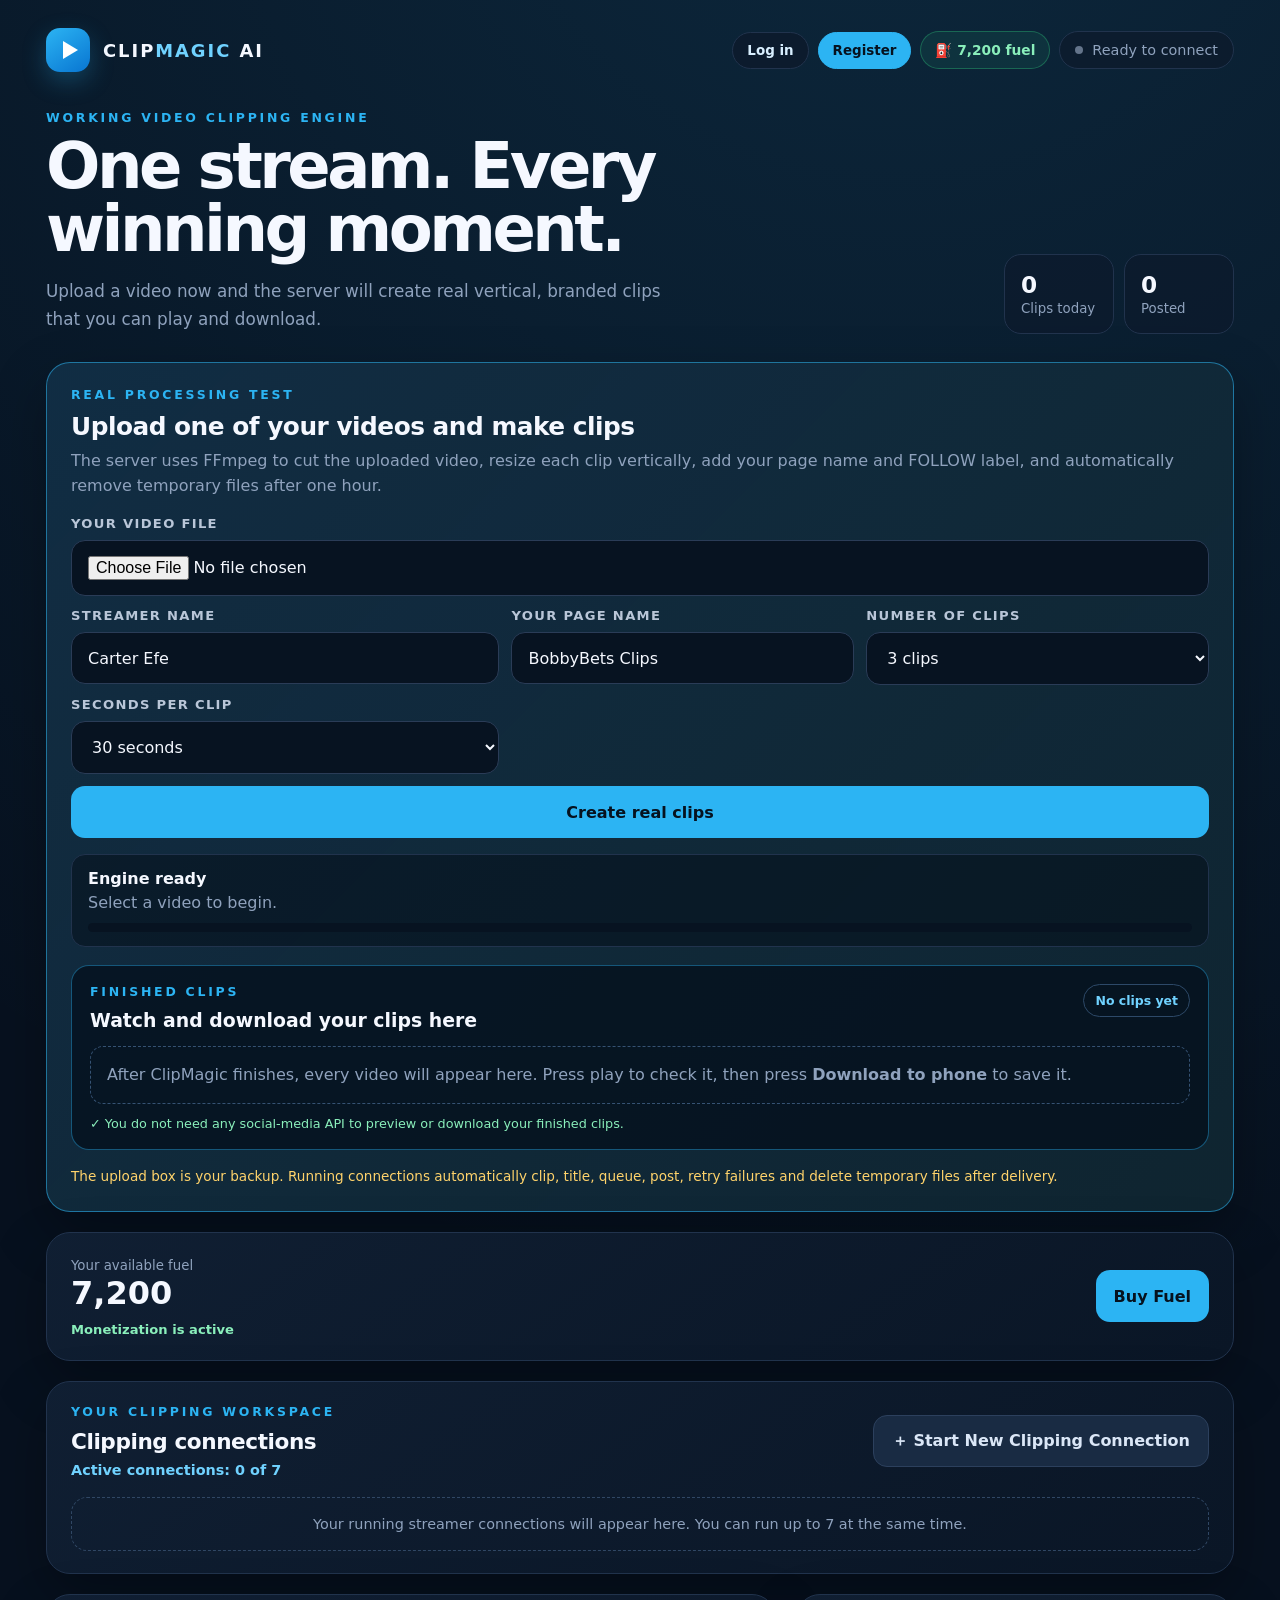
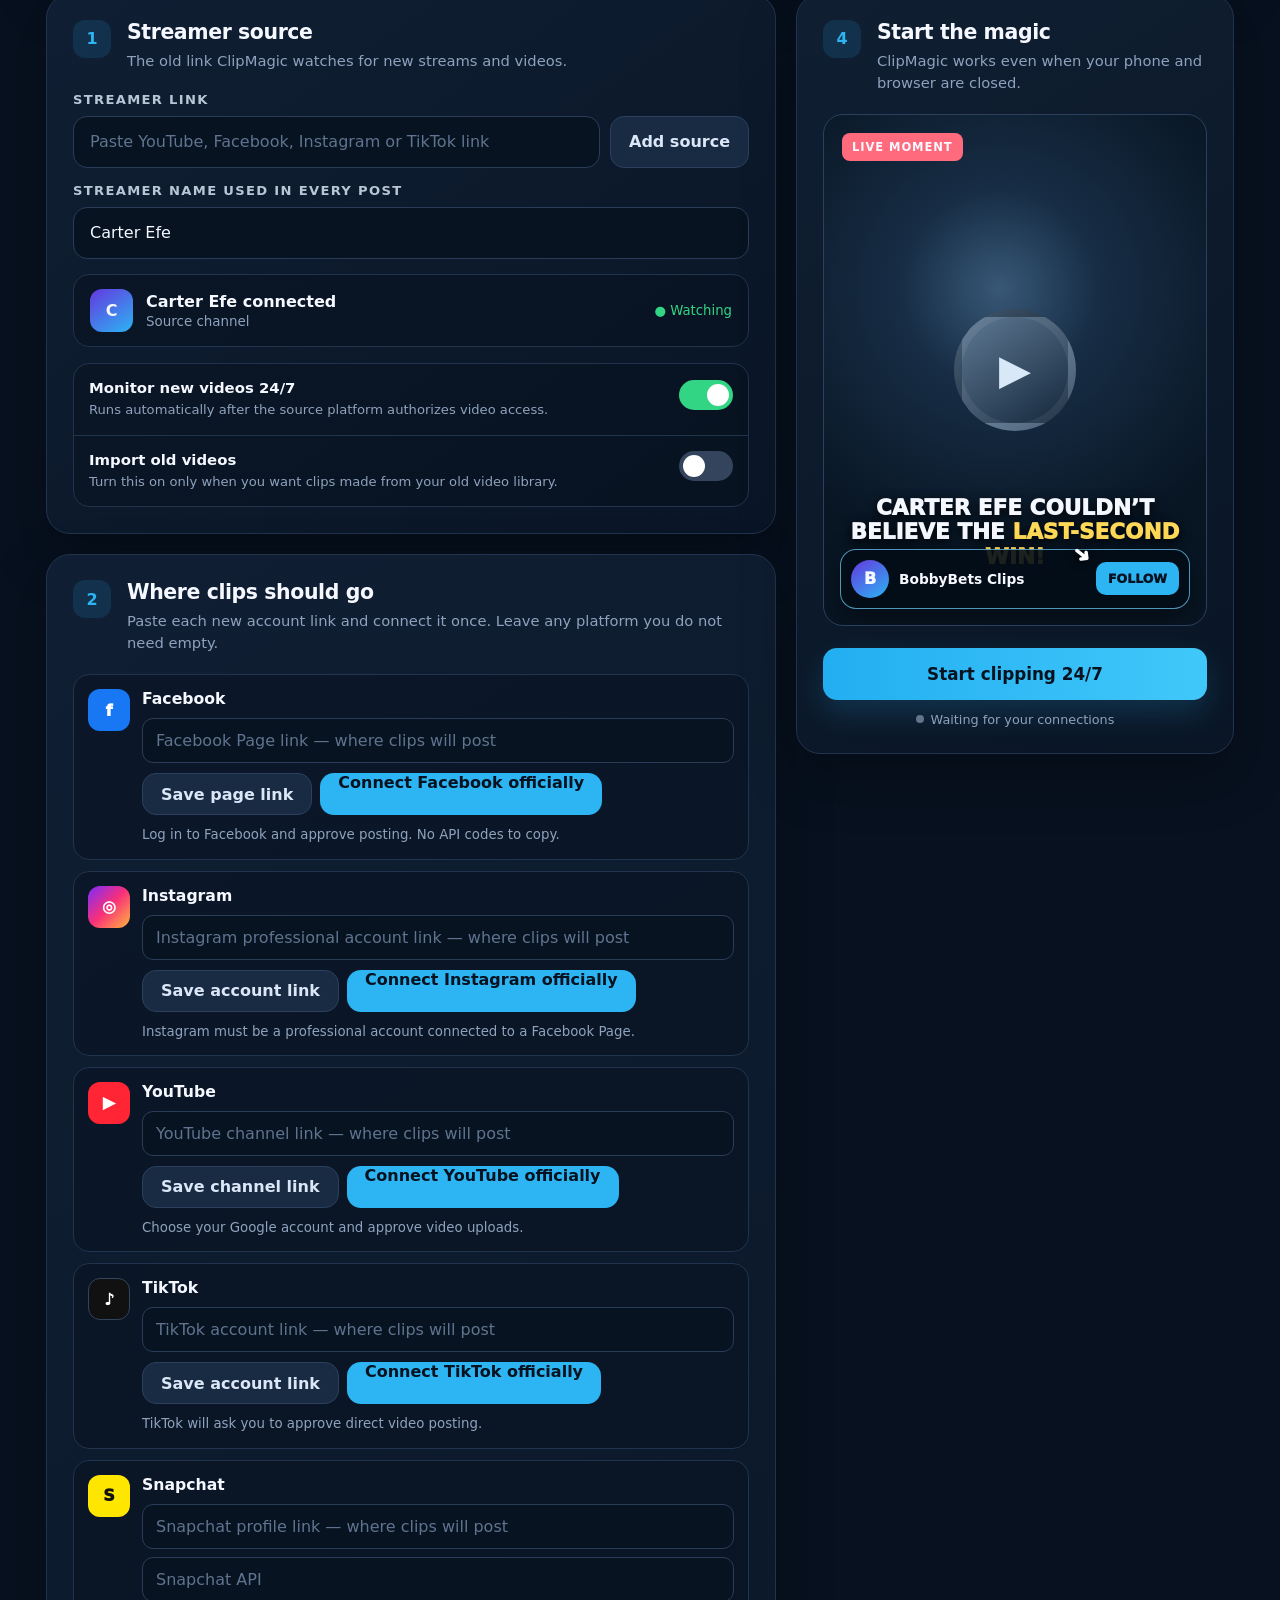
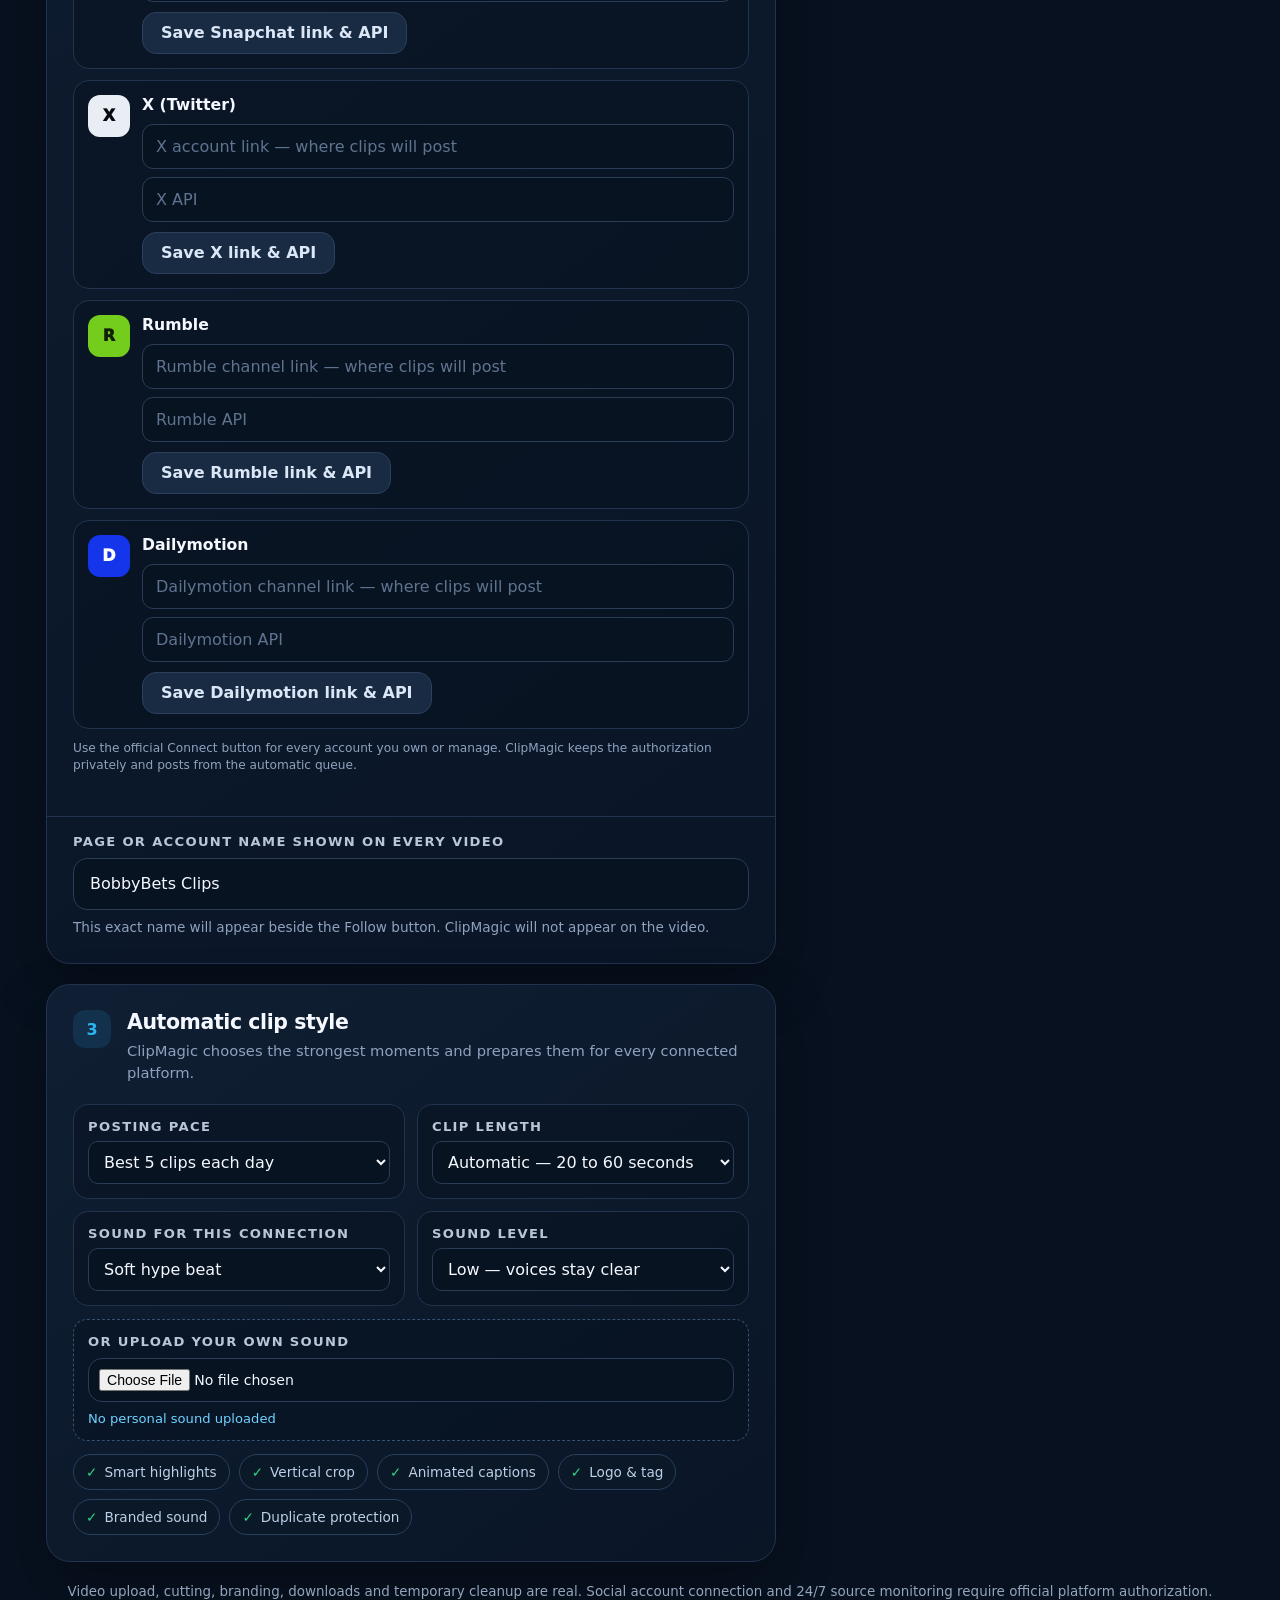
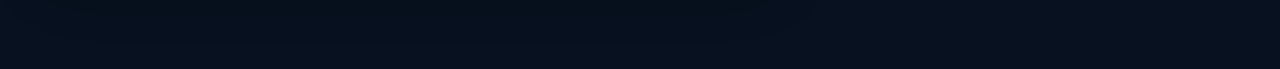
==== index.html @ bbb26556 "Add official account connections and automatic posting intake" ====
<!doctype html>
<html lang="en">
<head>
  <meta charset="utf-8">
  <meta name="viewport" content="width=device-width, initial-scale=1">
  <meta name="theme-color" content="#07111f">
  <title>ClipMagic AI — Automatic Clipping Control</title>
  <meta name="description" content="Connect a streamer, create branded clips, and publish automatically across your social channels.">
  <link rel="icon" type="image/svg+xml" href="data:image/svg+xml,%3Csvg xmlns='http://www.w3.org/2000/svg' viewBox='0 0 64 64'%3E%3Crect width='64' height='64' rx='16' fill='%2307111f'/%3E%3Cpath d='M18 17l28 15-28 15V17z' fill='%232cb4f3'/%3E%3Cpath d='M35 17l-8 30' stroke='white' stroke-width='5' stroke-linecap='round'/%3E%3C/svg%3E">
  <style>
    :root{--bg:#07111f;--panel:#0d1a2b;--panel2:#101f33;--line:#21334d;--text:#f5f8ff;--muted:#8fa2bd;--cyan:#2cb4f3;--cyan2:#70d2ff;--green:#32d583;--red:#ff6b7d;--purple:#9d7cff;--shadow:0 22px 55px rgba(0,0,0,.28)}
    *{box-sizing:border-box}
    html{scroll-behavior:smooth}
    body{margin:0;background:radial-gradient(circle at 70% -5%,rgba(44,180,243,.14),transparent 30%),var(--bg);color:var(--text);font-family:Inter,ui-sans-serif,system-ui,-apple-system,BlinkMacSystemFont,"Segoe UI",sans-serif;min-height:100vh}
    button,input,select{font:inherit}
    button{cursor:pointer}
    .shell{max-width:1240px;margin:auto;padding:28px 26px 70px}
    header{display:flex;align-items:center;justify-content:space-between;margin-bottom:38px}
    .brand{display:flex;align-items:center;gap:13px}
    .mark{width:44px;height:44px;border-radius:14px;background:linear-gradient(145deg,var(--cyan),#0875d1);display:grid;place-items:center;box-shadow:0 9px 25px rgba(44,180,243,.26);position:relative}
    .mark:before{content:"";border-left:15px solid white;border-top:9px solid transparent;border-bottom:9px solid transparent;margin-left:4px}
    .brand strong{font-size:1.12rem;letter-spacing:.11em}.brand span{color:var(--cyan2)}
    .status{border:1px solid var(--line);background:rgba(13,26,43,.75);border-radius:999px;padding:10px 15px;color:var(--muted);display:flex;gap:9px;align-items:center;font-size:.9rem}
    .header-right{display:flex;gap:9px;align-items:center}.account-link{border:1px solid var(--line);background:rgba(13,26,43,.8);color:#d9efff;text-decoration:none;border-radius:999px;padding:10px 14px;font-size:.84rem;font-weight:850}.account-link.primary{background:var(--cyan);color:#06121f;border-color:var(--cyan)}.fuel-badge{border:1px solid rgba(50,213,131,.32);background:rgba(50,213,131,.09);border-radius:999px;padding:10px 14px;color:#8aefbb;font-size:.86rem;font-weight:850}
    .dot{width:8px;height:8px;border-radius:50%;background:#64748b}.dot.live{background:var(--green);box-shadow:0 0 0 5px rgba(50,213,131,.1)}
    .topline{display:grid;grid-template-columns:1fr auto;gap:24px;align-items:end;margin-bottom:28px}
    .eyebrow{color:var(--cyan);letter-spacing:.22em;text-transform:uppercase;font-size:.78rem;font-weight:800;margin:0 0 10px}
    h1{font-size:clamp(2rem,5vw,4.1rem);line-height:.98;letter-spacing:-.055em;margin:0;max-width:760px}
    .sub{font-size:1.05rem;line-height:1.65;color:var(--muted);max-width:650px;margin:18px 0 0}
    .mini-stats{display:flex;gap:10px}.mini{min-width:110px;padding:16px;border:1px solid var(--line);background:rgba(13,26,43,.65);border-radius:17px}.mini b{display:block;font-size:1.45rem}.mini small{color:var(--muted)}
    .connections-card{margin-bottom:20px;padding:22px 24px}.connections-top{display:flex;align-items:center;justify-content:space-between;gap:18px}.connections-top h2{font-size:1.35rem}.connection-count{display:inline-flex;margin-top:8px;color:var(--cyan2);font-weight:850;font-size:.9rem}.connections-list{display:grid;gap:10px;margin-top:18px}.connections-empty{border:1px dashed #304764;border-radius:16px;padding:18px;text-align:center;color:var(--muted);font-size:.9rem}.connection-row{display:grid;grid-template-columns:44px minmax(0,1fr) auto;gap:13px;align-items:center;border:1px solid var(--line);background:rgba(5,15,27,.5);border-radius:16px;padding:12px}.connection-icon{width:44px;height:44px;border-radius:13px;background:linear-gradient(145deg,#6438df,var(--cyan));display:grid;place-items:center;font-weight:950}.connection-copy b{display:block}.connection-copy span{display:block;color:var(--muted);font-size:.82rem;margin-top:4px}.connection-copy .run{color:var(--green)}.connection-actions{display:flex;gap:7px}.tiny{min-height:36px;padding:0 11px;border-radius:10px;background:#192b43;color:#dbe7f7;border:1px solid #2c405d;font-weight:800}.tiny.danger{color:#ff98a5}.connections-full{color:#ffd36b;margin:13px 0 0;font-size:.85rem;font-weight:750}
    .fuel-panel{margin-bottom:20px;padding:22px 24px;background:linear-gradient(120deg,rgba(50,213,131,.12),rgba(44,180,243,.08)),var(--panel);border:1px solid rgba(50,213,131,.32)}.fuel-top{display:flex;align-items:center;justify-content:space-between;gap:18px}.fuel-balance b{font-size:2rem;display:block}.fuel-balance small{color:var(--muted)}.fuel-packages{display:grid;grid-template-columns:repeat(3,1fr);gap:10px;margin-top:18px}.fuel-package{border:1px solid var(--line);background:rgba(5,15,27,.55);border-radius:15px;padding:14px}.fuel-package b,.fuel-package span{display:block}.fuel-package span{color:var(--cyan2);margin-top:5px;font-size:.88rem}.payment-box{margin-top:15px;border-top:1px solid var(--line);padding-top:15px}.payment-methods{display:flex;gap:8px;flex-wrap:wrap;margin-top:10px}.payment-note{color:var(--muted);margin:11px 0 0;font-size:.86rem;line-height:1.5}.owner-demo{display:inline-flex;margin-top:10px;color:#8aefbb;font-size:.82rem;font-weight:800}
    .grid{display:grid;grid-template-columns:minmax(0,1.25fr) minmax(330px,.75fr);gap:20px;align-items:start}
    .card{background:linear-gradient(145deg,rgba(16,31,51,.98),rgba(10,22,38,.98));border:1px solid var(--line);border-radius:24px;box-shadow:var(--shadow);overflow:hidden}
    .card-head{display:flex;align-items:flex-start;gap:16px;padding:25px 26px 20px}
    .step{flex:0 0 38px;width:38px;height:38px;border-radius:12px;background:rgba(44,180,243,.13);color:var(--cyan);display:grid;place-items:center;font-weight:900}
    h2{margin:0;font-size:1.28rem;letter-spacing:-.02em}.hint{color:var(--muted);margin:6px 0 0;font-size:.92rem;line-height:1.5}
    .content{padding:0 26px 26px}
    label{display:block;font-size:.82rem;font-weight:800;text-transform:uppercase;letter-spacing:.1em;color:#b9c6d8;margin-bottom:9px}
    .input-row{display:grid;grid-template-columns:1fr auto;gap:10px}
    input,select{width:100%;color:var(--text);background:#071321;border:1px solid #2a3c57;border-radius:14px;outline:none;padding:15px 16px;min-height:52px}
    input:focus,select:focus{border-color:var(--cyan);box-shadow:0 0 0 3px rgba(44,180,243,.1)}
    input::placeholder{color:#60738f}
    .btn{border:0;border-radius:14px;padding:0 18px;min-height:52px;font-weight:850;color:#06121f;background:var(--cyan);transition:.18s transform,.18s opacity,.18s background}
    .btn:hover{transform:translateY(-1px)}.btn.secondary{background:#192b43;color:#dbe7f7;border:1px solid #2c405d}.btn.connected{background:rgba(50,213,131,.12);color:var(--green);border:1px solid rgba(50,213,131,.33)}
    .name-row{margin-top:15px}.source-preview{margin-top:15px;border:1px solid var(--line);border-radius:16px;padding:14px 16px;display:flex;align-items:center;gap:13px;background:rgba(5,15,27,.45)}
    .source-avatar{width:43px;height:43px;border-radius:12px;background:linear-gradient(145deg,#6438df,#2cb4f3);display:grid;place-items:center;font-weight:900}
    .source-preview b{display:block}.source-preview span{display:block;color:var(--muted);font-size:.84rem;margin-top:3px}.source-preview .watch{margin-left:auto;color:var(--green);font-size:.83rem}
    .source-modes{margin-top:16px;border:1px solid var(--line);border-radius:16px;overflow:hidden;background:rgba(5,15,27,.42)}.mode-row{display:flex;align-items:center;justify-content:space-between;gap:16px;padding:15px}.mode-row+.mode-row{border-top:1px solid var(--line)}.mode-copy b{display:block;font-size:.93rem}.mode-copy span{display:block;color:var(--muted);font-size:.82rem;line-height:1.42;margin-top:4px}.toggle{position:relative;width:54px;height:30px;flex:0 0 auto}.toggle input{opacity:0;width:0;height:0;min-height:0}.toggle-track{position:absolute;inset:0;background:#34445c;border-radius:999px;transition:.2s}.toggle-track:before{content:"";position:absolute;width:22px;height:22px;left:4px;top:4px;border-radius:50%;background:white;transition:.2s}.toggle input:checked+.toggle-track{background:var(--green)}.toggle input:checked+.toggle-track:before{transform:translateX(24px)}.history-options{border-top:1px solid var(--line);padding:14px}.history-actions{display:flex;gap:8px;flex-wrap:wrap}.history-status{color:var(--cyan2);font-size:.82rem;margin:10px 0 0}
    .destinations{display:grid;gap:11px}
    .dest{display:grid;grid-template-columns:42px minmax(0,1fr);gap:12px;align-items:start;padding:14px;border:1px solid var(--line);border-radius:16px;background:rgba(5,15,27,.42)}.dest-body{display:grid;gap:10px}.dest-title{display:flex;justify-content:space-between;align-items:center;gap:10px}.dest-title b{font-size:.98rem}.api-saved{display:none;color:var(--green);font-size:.76rem;font-weight:850}.api-saved.show{display:inline}.api-fields{display:grid;grid-template-columns:1fr 1fr;gap:8px}.api-fields .full{grid-column:1/-1}.api-note{color:var(--muted);font-size:.76rem;line-height:1.4;margin:0}.save-api,.save-link{justify-self:start;min-height:42px}.login-api{color:#ffd36b;font-size:.8rem;margin:0}.connect-actions{display:flex;gap:8px;align-items:center;flex-wrap:wrap}.connect-api{min-height:42px;text-decoration:none}.connect-help{color:var(--muted);line-height:1.45}.dest.connected{border-color:rgba(50,213,131,.46);box-shadow:inset 0 0 0 1px rgba(50,213,131,.08)}
    .platform{width:42px;height:42px;border-radius:12px;display:grid;place-items:center;font-weight:950;background:#17263b;color:#fff}.platform.fb{background:#1877f2}.platform.ig{background:linear-gradient(135deg,#7b2cff,#f93079,#ffb63e)}.platform.yt{background:#ff2535}.platform.tt{background:#111;border:1px solid #34445c}.platform.sc{background:#ffe600;color:#111}.platform.x{background:#e9eef5;color:#05090e}.platform.ru{background:#74cc1d;color:#102005}.platform.dm{background:#1535ea}
    .dest input{min-height:45px;padding:12px 13px;border-radius:11px}
    .section-gap{height:20px}
    .settings{display:grid;grid-template-columns:1fr 1fr;gap:12px}
    .setting{border:1px solid var(--line);background:rgba(5,15,27,.42);border-radius:15px;padding:14px}.setting label{margin-bottom:7px}.setting select{min-height:43px;padding:9px 11px;border-radius:10px}
    .checks{display:flex;gap:9px;flex-wrap:wrap;margin-top:13px}.pill{border:1px solid #29405e;border-radius:999px;padding:9px 12px;color:#bdd0e7;background:#0b1828;font-size:.85rem}.pill:before{content:"✓";color:var(--green);font-weight:900;margin-right:7px}
    .account-brand{margin-top:16px;border-top:1px solid var(--line);padding-top:17px}.account-brand p{color:var(--muted);font-size:.85rem;margin:8px 0 0;line-height:1.45}
    .sound-upload{margin-top:13px;border:1px dashed #365171;background:rgba(5,15,27,.35);border-radius:14px;padding:14px}.sound-upload input{min-height:0;padding:10px;font-size:.88rem}.file-name{color:var(--cyan2);font-size:.82rem;margin:9px 0 0}
    .start-card{position:sticky;top:20px}
    .preview{margin:0 26px 22px;aspect-ratio:9/12;border-radius:20px;overflow:hidden;position:relative;background:radial-gradient(circle at 46% 34%,#385877 0,#172d45 25%,#081523 70%);border:1px solid #2b405c;display:flex;align-items:center;justify-content:center}
    .preview:before{content:"LIVE MOMENT";position:absolute;top:18px;left:18px;background:var(--red);padding:7px 10px;border-radius:8px;font-size:.72rem;font-weight:900;letter-spacing:.08em}
    .person{width:122px;height:122px;border-radius:50%;background:linear-gradient(145deg,#5f7993,#14283c);border:8px solid rgba(255,255,255,.07);display:grid;place-items:center;color:#d8e8f6;font-size:2.6rem;font-weight:900}
    .caption{position:absolute;left:22px;right:22px;bottom:56px;font-weight:950;font-size:1.35rem;text-align:center;text-transform:uppercase;line-height:1.13;text-shadow:0 3px 12px #000}.caption em{font-style:normal;color:#ffd957}
    .follow-overlay{position:absolute;left:16px;right:16px;bottom:16px;display:grid;grid-template-columns:38px minmax(0,1fr) auto;gap:10px;align-items:center;padding:10px;border:1px solid rgba(112,210,255,.7);background:rgba(4,13,24,.9);border-radius:16px;box-shadow:0 12px 30px rgba(0,0,0,.38)}.follow-avatar{width:38px;height:38px;border-radius:50%;background:linear-gradient(145deg,#6438df,var(--cyan));display:grid;place-items:center;font-weight:950}.follow-name{font-size:.86rem;font-weight:900;white-space:nowrap;overflow:hidden;text-overflow:ellipsis}.follow-cta{position:relative;background:var(--cyan);color:#06121f;padding:9px 12px;border-radius:10px;font-size:.78rem;font-weight:950}.follow-cta:before{content:"➜";position:absolute;left:-23px;top:-20px;color:#fff;font-size:1.35rem;transform:rotate(38deg);text-shadow:0 2px 8px #000}
    .launch{padding:0 26px 26px}.launch .btn{width:100%;font-size:1.05rem;background:linear-gradient(90deg,#22aef1,#41c8fa);box-shadow:0 13px 30px rgba(44,180,243,.18)}
    .launch .btn.stop{background:var(--red);color:white}
    .assurance{display:flex;justify-content:center;gap:7px;align-items:center;color:var(--muted);font-size:.8rem;margin-top:12px}
    .activity{margin-top:20px;padding:20px 22px}.activity-head{display:flex;justify-content:space-between;align-items:center;margin-bottom:15px}.activity-head span{color:var(--muted);font-size:.84rem}
    .feed{display:grid;gap:10px}.feed-row{display:flex;align-items:center;gap:12px;border-top:1px solid rgba(42,61,87,.65);padding-top:12px}.feed-row:first-child{border-top:0;padding-top:0}.thumb{width:54px;height:45px;border-radius:10px;background:linear-gradient(145deg,#25425f,#101d2d);display:grid;place-items:center;color:var(--cyan)}.feed-row b{font-size:.9rem}.feed-row small{display:block;color:var(--muted);margin-top:4px}.feed-row .done{margin-left:auto;color:var(--green);font-size:.78rem}
    .engine-card{margin-bottom:20px;padding:24px;border-color:rgba(44,180,243,.55);background:linear-gradient(135deg,rgba(44,180,243,.12),rgba(50,213,131,.06)),var(--panel)}
    .engine-card h2{font-size:1.55rem}.engine-copy{color:var(--muted);line-height:1.55;margin:8px 0 18px}.engine-form{display:grid;grid-template-columns:1.25fr 1fr 1fr;gap:12px}.engine-form .wide{grid-column:1/-1}.engine-form .submit{grid-column:1/-1}.engine-state{margin-top:16px;padding:14px 16px;border:1px solid var(--line);border-radius:14px;background:rgba(5,15,27,.55);color:var(--muted)}.engine-state strong{display:block;color:var(--text);margin-bottom:5px}.progress{height:9px;background:#071321;border-radius:99px;overflow:hidden;margin-top:11px}.progress span{display:block;height:100%;width:0;background:linear-gradient(90deg,var(--cyan),var(--green));transition:.25s}.review-area{margin-top:18px;padding:18px;border:1px solid rgba(44,180,243,.42);border-radius:18px;background:rgba(4,15,27,.72)}.review-head{display:flex;align-items:flex-start;justify-content:space-between;gap:14px}.review-head h3{margin:0;font-size:1.18rem}.review-actions{display:flex;gap:8px;align-items:center;flex-wrap:wrap;justify-content:flex-end}.review-count{white-space:nowrap;border:1px solid #2d4968;border-radius:999px;padding:8px 11px;color:var(--cyan2);font-size:.78rem;font-weight:850}.delete-clips{border:1px solid rgba(255,107,125,.45);background:rgba(255,107,125,.1);color:#ff9caa;border-radius:10px;padding:8px 11px;font-weight:850}.review-empty{margin:15px 0 0;padding:16px;border:1px dashed #355273;border-radius:13px;color:var(--muted);line-height:1.5}.clip-results{display:grid;grid-template-columns:repeat(3,1fr);gap:12px;margin-top:16px}.clip-results:empty{display:none}.clip-result{padding:13px;border:1px solid var(--line);border-radius:15px;background:rgba(5,15,27,.9)}.clip-result video{width:100%;aspect-ratio:9/16;border-radius:11px;background:#02070d;max-height:380px}.clip-result b{display:block;margin:9px 0 4px}.clip-meta{display:block;color:var(--muted);font-size:.78rem;margin-bottom:10px}.post-suggestion{border:1px solid #263c58;background:#0a1828;border-radius:11px;padding:11px;margin:10px 0}.post-suggestion small{display:block;color:var(--cyan2);font-size:.68rem;font-weight:900;letter-spacing:.09em;text-transform:uppercase}.post-suggestion strong{display:block;font-size:.9rem;line-height:1.35;margin-top:6px}.post-tags{display:block;color:#91a8c5;font-size:.74rem;line-height:1.4;margin-top:7px}.clip-result a{display:block;text-align:center;text-decoration:none;padding:11px;border-radius:10px;background:var(--cyan);color:#06121f;font-weight:900}.review-note{color:#8aefbb;font-size:.8rem;margin:12px 0 0}.truth-note{margin:16px 0 0;color:#ffd36b;font-size:.85rem;line-height:1.5}.demo-note{margin:22px auto 0;text-align:center;color:#93a5bd;font-size:.84rem}
    .toast{position:fixed;right:24px;bottom:24px;background:#e8fff4;color:#075d36;padding:14px 17px;border-radius:13px;font-weight:800;box-shadow:0 15px 40px rgba(0,0,0,.3);opacity:0;transform:translateY(16px);pointer-events:none;transition:.25s}.toast.show{opacity:1;transform:none}
    @media(max-width:900px){.grid{grid-template-columns:1fr}.start-card{position:static}.preview{aspect-ratio:16/10}.topline{grid-template-columns:1fr}.mini-stats{display:none}.engine-form{grid-template-columns:1fr 1fr}.clip-results{grid-template-columns:1fr 1fr}}
    @media(max-width:620px){.shell{padding:20px 14px 55px}header{margin-bottom:28px}.brand strong{font-size:1rem}.header-right{gap:5px;flex-wrap:wrap;justify-content:flex-end}.account-link{padding:8px 10px}.fuel-badge{padding:8px 10px}.status{padding:8px 11px}.status .status-copy{display:none}h1{font-size:2.55rem}.sub{font-size:.96rem}.card{border-radius:20px}.card-head{padding:21px 18px 16px}.content,.launch{padding-left:18px;padding-right:18px}.input-row{grid-template-columns:1fr}.input-row .btn{width:100%}.dest{grid-template-columns:38px minmax(0,1fr);padding:10px}.platform{width:38px;height:38px}.api-fields{grid-template-columns:1fr}.api-fields .full{grid-column:auto}.settings{grid-template-columns:1fr}.preview{margin-left:18px;margin-right:18px;aspect-ratio:9/12}.activity{padding:18px}.fuel-panel{padding:20px 18px}.fuel-top{align-items:stretch;flex-direction:column}.fuel-top .btn{width:100%}.fuel-packages{grid-template-columns:1fr}.connections-card{padding:20px 18px}.connections-top{align-items:stretch;flex-direction:column}.connections-top .btn{width:100%}.connection-row{grid-template-columns:42px 1fr}.connection-actions{grid-column:1/-1}.tiny{flex:1}.toast{left:14px;right:14px;text-align:center}.engine-card{padding:18px}.engine-form{grid-template-columns:1fr}.clip-results{grid-template-columns:1fr}}
  </style>
</head>
<body>
  <main class="shell">
    <header>
      <div class="brand"><div class="mark" aria-hidden="true"></div><strong>CLIP<span>MAGIC</span> AI</strong></div>
      <div class="header-right"><a class="account-link" href="/login">Log in</a><a class="account-link primary" href="/register">Register</a><div class="fuel-badge" id="fuelHeader">⛽ 7,200 fuel</div><div class="status"><i class="dot" id="topDot"></i><span class="status-copy" id="topStatus">Ready to connect</span></div></div>
    </header>

    <section class="topline">
      <div><p class="eyebrow">Working video clipping engine</p><h1>One stream. Every winning moment.</h1><p class="sub">Upload a video now and the server will create real vertical, branded clips that you can play and download.</p></div>
      <div class="mini-stats"><div class="mini"><b id="clipCount">0</b><small>Clips today</small></div><div class="mini"><b id="postCount">0</b><small>Posted</small></div></div>
    </section>

    <section class="card engine-card">
      <p class="eyebrow">Real processing test</p>
      <h2>Upload one of your videos and make clips</h2>
      <p class="engine-copy">The server uses FFmpeg to cut the uploaded video, resize each clip vertically, add your page name and FOLLOW label, and automatically remove temporary files after one hour.</p>
      <form id="engineForm" class="engine-form">
        <div class="wide"><label for="realVideo">Your video file</label><input id="realVideo" name="video" type="file" accept="video/mp4,video/quicktime,video/webm,video/x-matroska" required></div>
        <div><label for="realStreamer">Streamer name</label><input id="realStreamer" name="streamer_name" value="Carter Efe" required></div>
        <div><label for="realPage">Your page name</label><input id="realPage" name="page_name" value="BobbyBets Clips" required></div>
        <div><label for="realCount">Number of clips</label><select id="realCount" name="clip_count"><option value="1">1 clip</option><option value="3" selected>3 clips</option><option value="5">5 clips</option></select></div>
        <div><label for="realLength">Seconds per clip</label><select id="realLength" name="clip_length"><option value="15">15 seconds</option><option value="30" selected>30 seconds</option><option value="45">45 seconds</option><option value="60">60 seconds</option></select></div>
        <button class="btn submit" id="processBtn" type="submit">Create real clips</button>
      </form>
      <div class="engine-state" id="engineState"><strong>Engine ready</strong><span>Select a video to begin.</span><div class="progress"><span id="engineProgress"></span></div></div>
      <section class="review-area" id="reviewArea" aria-live="polite">
        <div class="review-head"><div><p class="eyebrow">Finished clips</p><h3>Watch and download your clips here</h3></div><div class="review-actions"><span class="review-count" id="reviewCount">No clips yet</span><button class="delete-clips" id="deleteClips" type="button" hidden>Delete finished clips</button></div></div>
        <p class="review-empty" id="reviewEmpty">After ClipMagic finishes, every video will appear here. Press play to check it, then press <b>Download to phone</b> to save it.</p>
        <div class="clip-results" id="clipResults"></div>
        <p class="review-note">✓ You do not need any social-media API to preview or download your finished clips.</p>
      </section>
      <p class="truth-note">The upload box is your backup. Running connections automatically clip, title, queue, post, retry failures and delete temporary files after delivery.</p>
    </section>

    <section class="card fuel-panel" id="fuelPanel">
      <div class="fuel-top"><div class="fuel-balance"><small>Your available fuel</small><b id="fuelBalance">7,200</b><span class="owner-demo" id="billingState">Monetization is active</span></div><button class="btn" id="buyFuelBtn">Buy Fuel</button></div>
      <div id="buyFuelArea" hidden>
        <div class="fuel-packages" id="fuelPackages"></div>
        <div class="payment-box"><b>Choose how you want to pay</b><div class="payment-methods" id="paymentMethods"></div><p class="payment-note" id="paymentNote">Select a fuel package, then choose Card, Bank Transfer, or Cash.</p></div>
      </div>
    </section>

    <section class="card connections-card">
      <div class="connections-top">
        <div><p class="eyebrow">Your clipping workspace</p><h2>Clipping connections</h2><span class="connection-count" id="connectionCount">Active connections: 0 of 7</span></div>
        <button class="btn secondary" id="newConnectionBtn">＋ Start New Clipping Connection</button>
      </div>
      <div class="connections-list" id="connectionsList"><div class="connections-empty">Your running streamer connections will appear here. You can run up to 7 at the same time.</div></div>
      <p class="connections-full" id="connectionsFull" hidden>All 7 spaces are in use. Pause or delete one connection before adding another.</p>
    </section>

    <div class="grid">
      <div>
        <section class="card">
          <div class="card-head"><div class="step">1</div><div><h2>Streamer source</h2><p class="hint">The old link ClipMagic watches for new streams and videos.</p></div></div>
          <div class="content">
            <label for="source">Streamer link</label>
            <div class="input-row"><input id="source" type="url" placeholder="Paste YouTube, Facebook, Instagram or TikTok link"><button class="btn secondary" id="watchBtn">Add source</button></div>
            <div class="name-row"><label for="streamerName">Streamer name used in every post</label><input id="streamerName" value="Carter Efe" placeholder="Example: Carter Efe"></div>
            <div class="source-preview" id="sourcePreview" hidden><div class="source-avatar" id="sourceAvatar">C</div><div><b id="connectedName">Carter Efe connected</b><span id="sourceText">Source channel</span></div><div class="watch">● Watching</div></div>
            <div class="source-modes">
              <div class="mode-row"><div class="mode-copy"><b>Monitor new videos 24/7</b><span>Runs automatically after the source platform authorizes video access.</span></div><label class="toggle"><input id="monitorNew" type="checkbox" checked><span class="toggle-track"></span></label></div>
              <div class="mode-row"><div class="mode-copy"><b>Import old videos</b><span>Turn this on only when you want clips made from your old video library.</span></div><label class="toggle"><input id="importHistory" type="checkbox"><span class="toggle-track"></span></label></div>
              <div class="history-options" id="historyOptions" hidden><div class="history-actions"><button class="tiny" id="importRecent">Import latest 20</button><button class="tiny" id="importAll">Import all visible old videos</button></div><p class="history-status" id="historyStatus">Old-video importing is ready.</p></div>
            </div>
          </div>
        </section>

        <div class="section-gap"></div>
        <section class="card">
          <div class="card-head"><div class="step">2</div><div><h2>Where clips should go</h2><p class="hint">Paste each new account link and connect it once. Leave any platform you do not need empty.</p></div></div>
          <div class="content destinations" id="destinations">
            <div class="dest" data-platform="facebook"><div class="platform fb">f</div><div class="dest-body"><div class="dest-title"><b>Facebook</b><span class="api-saved">✓ Connected</span></div><div class="api-fields"><input class="full" name="account_link" type="url" placeholder="Facebook Page link — where clips will post"></div><div class="connect-actions"><button class="btn secondary save-link">Save page link</button><a class="btn connect-api" href="/api/oauth/facebook/start">Connect Facebook officially</a><button class="tiny disconnect-api" hidden>Disconnect</button></div><small class="connect-help">Log in to Facebook and approve posting. No API codes to copy.</small></div></div>
            <div class="dest" data-platform="instagram"><div class="platform ig">◎</div><div class="dest-body"><div class="dest-title"><b>Instagram</b><span class="api-saved">✓ Connected</span></div><div class="api-fields"><input class="full" name="account_link" type="url" placeholder="Instagram professional account link — where clips will post"></div><div class="connect-actions"><button class="btn secondary save-link">Save account link</button><a class="btn connect-api" href="/api/oauth/instagram/start">Connect Instagram officially</a><button class="tiny disconnect-api" hidden>Disconnect</button></div><small class="connect-help">Instagram must be a professional account connected to a Facebook Page.</small></div></div>
            <div class="dest" data-platform="youtube"><div class="platform yt">▶</div><div class="dest-body"><div class="dest-title"><b>YouTube</b><span class="api-saved">✓ Connected</span></div><div class="api-fields"><input class="full" name="account_link" type="url" placeholder="YouTube channel link — where clips will post"></div><div class="connect-actions"><button class="btn secondary save-link">Save channel link</button><a class="btn connect-api" href="/api/oauth/youtube/start">Connect YouTube officially</a><button class="tiny disconnect-api" hidden>Disconnect</button></div><small class="connect-help">Choose your Google account and approve video uploads.</small></div></div>
            <div class="dest" data-platform="tiktok"><div class="platform tt">♪</div><div class="dest-body"><div class="dest-title"><b>TikTok</b><span class="api-saved">✓ Connected</span></div><div class="api-fields"><input class="full" name="account_link" type="url" placeholder="TikTok account link — where clips will post"></div><div class="connect-actions"><button class="btn secondary save-link">Save account link</button><a class="btn connect-api" href="/api/oauth/tiktok/start">Connect TikTok officially</a><button class="tiny disconnect-api" hidden>Disconnect</button></div><small class="connect-help">TikTok will ask you to approve direct video posting.</small></div></div>
            <div class="dest" data-platform="snapchat"><div class="platform sc">S</div><div class="dest-body"><div class="dest-title"><b>Snapchat</b><span class="api-saved">✓ Saved</span></div><div class="api-fields"><input class="full" name="account_link" type="url" placeholder="Snapchat profile link — where clips will post"><input class="full" name="api_token" type="password" placeholder="Snapchat API"></div><button class="btn secondary save-api">Save Snapchat link & API</button></div></div>
            <div class="dest" data-platform="x"><div class="platform x">X</div><div class="dest-body"><div class="dest-title"><b>X (Twitter)</b><span class="api-saved">✓ Saved</span></div><div class="api-fields"><input class="full" name="account_link" type="url" placeholder="X account link — where clips will post"><input class="full" name="api_token" type="password" placeholder="X API"></div><button class="btn secondary save-api">Save X link & API</button></div></div>
            <div class="dest" data-platform="rumble"><div class="platform ru">R</div><div class="dest-body"><div class="dest-title"><b>Rumble</b><span class="api-saved">✓ Saved</span></div><div class="api-fields"><input class="full" name="account_link" type="url" placeholder="Rumble channel link — where clips will post"><input class="full" name="api_token" type="password" placeholder="Rumble API"></div><button class="btn secondary save-api">Save Rumble link & API</button></div></div>
            <div class="dest" data-platform="dailymotion"><div class="platform dm">D</div><div class="dest-body"><div class="dest-title"><b>Dailymotion</b><span class="api-saved">✓ Saved</span></div><div class="api-fields"><input class="full" name="account_link" type="url" placeholder="Dailymotion channel link — where clips will post"><input class="full" name="api_token" type="password" placeholder="Dailymotion API"></div><button class="btn secondary save-api">Save Dailymotion link & API</button></div></div>
            <p class="api-note">Use the official Connect button for every account you own or manage. ClipMagic keeps the authorization privately and posts from the automatic queue.</p>
          </div>
          <div class="content account-brand">
            <label for="accountName">Page or account name shown on every video</label>
            <input id="accountName" placeholder="Example: BobbyBets Clips" value="BobbyBets Clips">
            <p>This exact name will appear beside the Follow button. ClipMagic will not appear on the video.</p>
          </div>
        </section>

        <div class="section-gap"></div>
        <section class="card">
          <div class="card-head"><div class="step">3</div><div><h2>Automatic clip style</h2><p class="hint">ClipMagic chooses the strongest moments and prepares them for every connected platform.</p></div></div>
          <div class="content">
            <div class="settings"><div class="setting"><label for="pace">Posting pace</label><select id="pace"><option>Best 5 clips each day</option><option>Best 3 clips each day</option><option>Best 10 clips each day</option></select></div><div class="setting"><label for="length">Clip length</label><select id="length"><option>Automatic — 20 to 60 seconds</option><option>Short — under 30 seconds</option><option>Long — up to 90 seconds</option></select></div><div class="setting"><label for="soundChoice">Sound for this connection</label><select id="soundChoice"><option>Soft hype beat</option><option>Victory pulse</option><option>Crowd energy</option><option>Calm background rhythm</option><option>No added sound</option><option>Use my uploaded sound</option></select></div><div class="setting"><label for="soundLevel">Sound level</label><select id="soundLevel"><option>Low — voices stay clear</option><option>Medium</option><option>High</option></select></div></div>
            <div class="sound-upload"><label for="soundFile">Or upload your own sound</label><input id="soundFile" type="file" accept="audio/*"><p class="file-name" id="fileName">No personal sound uploaded</p></div>
            <div class="checks"><span class="pill">Smart highlights</span><span class="pill">Vertical crop</span><span class="pill">Animated captions</span><span class="pill">Logo & tag</span><span class="pill">Branded sound</span><span class="pill">Duplicate protection</span></div>
          </div>
        </section>
      </div>

      <aside>
        <section class="card start-card">
          <div class="card-head"><div class="step">4</div><div><h2>Start the magic</h2><p class="hint">ClipMagic works even when your phone and browser are closed.</p></div></div>
          <div class="preview"><div class="person">▶</div><div class="caption"><span id="clipTitle">Carter Efe couldn’t believe the <em>last-second win!</em></span></div><div class="follow-overlay"><div class="follow-avatar" id="followAvatar">B</div><div class="follow-name" id="followName">BobbyBets Clips</div><div class="follow-cta">FOLLOW</div></div></div>
          <div class="launch"><button class="btn" id="startBtn">Start clipping 24/7</button><div class="assurance"><i class="dot"></i><span id="launchNote">Waiting for your connections</span></div></div>
        </section>

        <section class="card activity" id="activity" hidden>
          <div class="activity-head"><h2>Recent magic</h2><span>Live</span></div>
          <div class="feed"><div class="feed-row"><div class="thumb">▶</div><div><b>Big reaction detected</b><small>00:42 · captions added</small></div><div class="done">POSTED</div></div><div class="feed-row"><div class="thumb">✦</div><div><b>Funny moment clipped</b><small>00:31 · branding added</small></div><div class="done">POSTED</div></div><div class="feed-row"><div class="thumb">●</div><div><b>Watching live stream</b><small>Finding the next moment</small></div><div class="done">LIVE</div></div></div>
        </section>
      </aside>
    </div>
    <p class="demo-note">Video upload, cutting, branding, downloads and temporary cleanup are real. Social account connection and 24/7 source monitoring require official platform authorization.</p>
  </main>
  <div class="toast" id="toast" role="status" aria-live="polite"></div>
  <script>
    const toast=document.getElementById('toast');
    function say(message){toast.textContent=message;toast.classList.add('show');clearTimeout(window.toastTimer);window.toastTimer=setTimeout(()=>toast.classList.remove('show'),2400)}
    const connectionResult=new URLSearchParams(location.search);if(connectionResult.get('result')){const platform=(connectionResult.get('connection')||'account').replace(/^./,c=>c.toUpperCase());const result=connectionResult.get('result');setTimeout(()=>say(result==='connected'?platform+' connected for automatic posting':result==='owner_setup_required'?platform+' developer-app setup must be completed by the site owner':result==='cancelled'?platform+' connection was cancelled':platform+' could not be connected'),250);history.replaceState({},'',location.pathname)}
    const engineForm=document.getElementById('engineForm');
    const engineState=document.getElementById('engineState');
    const engineProgress=document.getElementById('engineProgress');
    const clipResults=document.getElementById('clipResults');
    const reviewEmpty=document.getElementById('reviewEmpty');
    const reviewCount=document.getElementById('reviewCount');
    const deleteClips=document.getElementById('deleteClips');
    let enginePoll=null;
    let currentJobId=null;
    function showEngine(title,message,progress){engineState.querySelector('strong').textContent=title;engineState.querySelector('span').textContent=message;engineProgress.style.width=String(progress||0)+'%'}
    async function pollJob(jobId){
      clearTimeout(enginePoll);
      try{
        const response=await fetch('/api/jobs/'+jobId);const job=await response.json();if(!response.ok)throw new Error(job.detail||'Job unavailable');
        showEngine(job.status==='completed'?'Clips ready':job.status==='failed'?'Processing failed':'Working on your video',job.message,job.progress);
        if(job.status==='completed'){
          document.getElementById('clipCount').textContent=String(job.outputs.length);
          reviewEmpty.hidden=true;reviewCount.textContent=job.outputs.length+' ready';
          clipResults.innerHTML=job.outputs.map(item=>'<article class="clip-result"><video controls playsinline preload="metadata" src="'+item.url+'"></video><span class="clip-meta">'+item.seconds+' seconds · Ready to review</span><div class="post-suggestion"><small>Title to use when posting</small><strong>'+item.post_title+'</strong><span class="post-tags">'+item.hashtags+'</span></div><a href="'+item.url+'" download>⬇ Download to phone</a></article>').join('');
          deleteClips.hidden=false;
          document.getElementById('reviewArea').scrollIntoView({behavior:'smooth',block:'start'});
          document.getElementById('processBtn').disabled=false;document.getElementById('processBtn').textContent='Create real clips';return;
        }
        if(job.status==='failed'){reviewCount.textContent='Failed';reviewEmpty.hidden=false;reviewEmpty.textContent=job.message;document.getElementById('processBtn').disabled=false;document.getElementById('processBtn').textContent='Try another video';return}
        enginePoll=setTimeout(()=>pollJob(jobId),1500);
      }catch(error){showEngine('Processing was interrupted','The free server restarted. Please press Try again—the safer processor is now enabled.',100);reviewCount.textContent='Try again';reviewEmpty.hidden=false;reviewEmpty.textContent='Your unfinished temporary job is gone. Choose the video again and retry.';const button=document.getElementById('processBtn');button.disabled=false;button.textContent='Try again'}
    }
    engineForm.addEventListener('submit',async event=>{
      event.preventDefault();const button=document.getElementById('processBtn');button.disabled=true;button.textContent='Uploading video…';clipResults.innerHTML='';reviewEmpty.hidden=false;reviewEmpty.innerHTML='Your video is being processed. The finished clips will appear here automatically.';reviewCount.textContent='Working…';showEngine('Uploading','Keep this page open while the video uploads.',2);
      try{const response=await fetch('/api/jobs',{method:'POST',body:new FormData(engineForm)});const job=await response.json();if(!response.ok)throw new Error(job.detail||'Upload failed');currentJobId=job.id;deleteClips.hidden=true;button.textContent='Processing video…';pollJob(job.id)}catch(error){showEngine('Upload failed',error.message,100);reviewCount.textContent='Try again';button.disabled=false;button.textContent='Try again'}
    });
    deleteClips.addEventListener('click',async()=>{
      if(!currentJobId)return;
      deleteClips.disabled=true;deleteClips.textContent='Deleting…';
      try{await fetch('/api/jobs/'+currentJobId,{method:'DELETE'});clearTimeout(enginePoll);currentJobId=null;clipResults.innerHTML='';reviewEmpty.hidden=false;reviewEmpty.innerHTML='The finished clips were deleted from the server. You can upload another video now.';reviewCount.textContent='Deleted';deleteClips.hidden=true;showEngine('Storage cleared','Your temporary upload and finished clips have been removed.',0);say('Finished clips deleted from the server')}catch(error){say('Could not delete the clips. They will still delete automatically after one hour')}finally{deleteClips.disabled=false;deleteClips.textContent='Delete finished clips'}
    });
    const defaultBilling={enabled:true,balance:7200,packages:[{name:'Starter',fuel:5000,price:5000},{name:'Creator',fuel:12000,price:10000},{name:'Pro',fuel:30000,price:20000}],payments:{card:true,transfer:true,cash:true},bank:{bank:'Demo Bank',account:'0123456789',name:'ClipMagic Media'}};
    function getBilling(){try{return {...defaultBilling,...JSON.parse(localStorage.getItem('clipmagicBilling')||'{}')}}catch{return defaultBilling}}
    function money(value){return '₦'+Number(value).toLocaleString()}
    function renderFuel(){const billing=getBilling();const panel=document.getElementById('fuelPanel');panel.hidden=!billing.enabled;document.getElementById('fuelHeader').hidden=!billing.enabled;if(!billing.enabled)return;document.getElementById('fuelBalance').textContent=Number(billing.balance||0).toLocaleString();document.getElementById('fuelHeader').textContent='⛽ '+Number(billing.balance||0).toLocaleString()+' fuel';document.getElementById('fuelPackages').innerHTML=billing.packages.map((item,index)=>'<button class="fuel-package" data-package="'+index+'"><b>'+item.name+' · '+money(item.price)+'</b><span>'+Number(item.fuel).toLocaleString()+' fuel</span></button>').join('');const methods=[];if(billing.payments.card)methods.push('<button class="tiny pay-method" data-method="card">💳 Card</button>');if(billing.payments.transfer)methods.push('<button class="tiny pay-method" data-method="transfer">🏦 Bank Transfer</button>');if(billing.payments.cash)methods.push('<button class="tiny pay-method" data-method="cash">💵 Cash / Manual</button>');document.getElementById('paymentMethods').innerHTML=methods.join('')}
    let chosenPackage=0;
    document.getElementById('buyFuelBtn').addEventListener('click',()=>{const area=document.getElementById('buyFuelArea');area.hidden=!area.hidden});
    document.getElementById('fuelPackages').addEventListener('click',event=>{const button=event.target.closest('[data-package]');if(!button)return;chosenPackage=Number(button.dataset.package);document.querySelectorAll('.fuel-package').forEach(item=>item.style.borderColor='');button.style.borderColor='var(--cyan)';say('Fuel package selected')});
    document.getElementById('paymentMethods').addEventListener('click',event=>{const button=event.target.closest('[data-method]');if(!button)return;const billing=getBilling();const pack=billing.packages[chosenPackage]||billing.packages[0];if(button.dataset.method==='card')document.getElementById('paymentNote').textContent='Card checkout for '+pack.name+' ('+money(pack.price)+') would open here.';if(button.dataset.method==='transfer')document.getElementById('paymentNote').textContent='Transfer '+money(pack.price)+' to '+billing.bank.bank+', '+billing.bank.account+', '+billing.bank.name+'. Fuel is added after confirmation.';if(button.dataset.method==='cash')document.getElementById('paymentNote').textContent='Pay the owner in cash. The owner will add '+Number(pack.fuel).toLocaleString()+' fuel from the control panel.';say('Payment method selected')});
    window.addEventListener('storage',renderFuel);renderFuel();
    const nameInput=document.getElementById('streamerName');
    const sourceInput=document.getElementById('source');
    const accountNameInput=document.getElementById('accountName');
    const soundChoice=document.getElementById('soundChoice');
    const soundFile=document.getElementById('soundFile');
    const monitorNew=document.getElementById('monitorNew');
    const importHistory=document.getElementById('importHistory');
    const startBtn=document.getElementById('startBtn');
    let connections=[];
    let editingId=null;
    function updateName(){const name=nameInput.value.trim()||'The streamer';document.getElementById('connectedName').textContent=name+' connected';document.getElementById('sourceAvatar').textContent=name.charAt(0).toUpperCase();document.getElementById('clipTitle').innerHTML=name+' couldn’t believe the <em>last-second win!</em>'}
    nameInput.addEventListener('input',updateName);updateName();
    function updateAccountName(){const name=accountNameInput.value.trim()||'Your page name';document.getElementById('followName').textContent=name;document.getElementById('followAvatar').textContent=name.charAt(0).toUpperCase()}
    accountNameInput.addEventListener('input',updateAccountName);updateAccountName();
    soundFile.addEventListener('change',()=>{const file=soundFile.files[0];document.getElementById('fileName').textContent=file?'Uploaded: '+file.name:'No personal sound uploaded';if(file){soundChoice.value='Use my uploaded sound';say('Your personal sound is selected for this connection')}});
    importHistory.addEventListener('change',()=>{document.getElementById('historyOptions').hidden=!importHistory.checked;document.getElementById('historyStatus').textContent=importHistory.checked?'Old-video importing is ready.':'Old videos are off. New-video monitoring is unchanged.';say(importHistory.checked?'Old-video import turned on':'Old-video import turned off')});
    document.getElementById('importRecent').addEventListener('click',()=>{document.getElementById('historyStatus').textContent='Latest 20 old videos selected for clipping.';say('Latest 20 old videos selected')});
    document.getElementById('importAll').addEventListener('click',()=>{document.getElementById('historyStatus').textContent='All visible old videos selected for clipping.';say('All visible old videos selected')});
    document.getElementById('watchBtn').addEventListener('click',()=>{if(!sourceInput.value.trim()){say('Paste the streamer link first');sourceInput.focus();return}updateName();document.getElementById('sourcePreview').hidden=false;document.getElementById('sourceText').textContent=sourceInput.value.trim();document.querySelector('#sourcePreview .watch').textContent='● Authorization required';say('Source saved — official platform authorization is still required')});
    async function loadDestinationApis(){
      const [savedResponse,oauthResponse]=await Promise.all([fetch('/api/customer/apis'),fetch('/api/oauth/status')]);
      if(savedResponse.status===401)return;
      if(!savedResponse.ok)return;
      const data=await savedResponse.json();const oauth=oauthResponse.ok?await oauthResponse.json():{platforms:{}};
      document.querySelectorAll('.dest[data-platform]').forEach(card=>{const platform=card.dataset.platform;const config=data.configured[platform]||{};const official=oauth.platforms[platform]||{};const saved=Boolean(official.connected||config.api_token||config.access_token);card.dataset.authorized=saved?'true':'false';card.classList.toggle('connected',saved);card.querySelector('.api-saved').classList.toggle('show',saved);const link=card.querySelector('[name="account_link"]');if(link&&data.links&&data.links[platform])link.value=data.links[platform];const connect=card.querySelector('.connect-api');const disconnect=card.querySelector('.disconnect-api');if(connect){connect.textContent=saved?'Reconnect '+card.querySelector('.dest-title b').textContent:'Connect '+card.querySelector('.dest-title b').textContent+' officially';if(!official.available&&!saved)connect.title='The owner must finish the platform developer-app setup'}if(disconnect)disconnect.hidden=!saved});
    }
    document.querySelectorAll('.save-link').forEach(button=>button.addEventListener('click',async()=>{const card=button.closest('.dest');const link=card.querySelector('[name="account_link"]');if(!link.value.trim()){say('Paste this platform page link first');link.focus();return}button.disabled=true;const response=await fetch('/api/customer/apis',{method:'POST',headers:{'Content-Type':'application/json'},body:JSON.stringify({[card.dataset.platform]:{account_link:link.value.trim()}})});button.disabled=false;if(response.status===401){window.location.href='/login';return}const result=await response.json();say(response.ok?'Page link saved':(result.detail||'Could not save link'))}));
    document.querySelectorAll('.disconnect-api').forEach(button=>button.addEventListener('click',async()=>{const card=button.closest('.dest');if(!confirm('Disconnect '+card.querySelector('.dest-title b').textContent+' automatic posting?'))return;const response=await fetch('/api/oauth/'+card.dataset.platform,{method:'DELETE'});if(response.ok){say('Account disconnected');await loadDestinationApis()}else say('Could not disconnect this account')}));
    document.querySelectorAll('.save-api').forEach(button=>button.addEventListener('click',async()=>{
      const card=button.closest('.dest');const values={};card.querySelectorAll('input').forEach(input=>{if(input.value.trim())values[input.name]=input.value.trim()});
      if(!values.account_link){say('Paste this platform link first');card.querySelector('[name="account_link"]').focus();return}
      button.disabled=true;button.textContent='Saving privately…';
      const response=await fetch('/api/customer/apis',{method:'POST',headers:{'Content-Type':'application/json'},body:JSON.stringify({[card.dataset.platform]:values})});
      if(response.status===401){window.location.href='/login';return}
      const result=await response.json();button.disabled=false;button.textContent='Save '+card.querySelector('.dest-title b').textContent+' link & API';
      if(!response.ok){say(result.detail||'Could not save');return}
      card.querySelectorAll('input[type="password"]').forEach(input=>input.value='');card.dataset.authorized=values.api_token?'true':card.dataset.authorized;card.querySelector('.api-saved').classList.toggle('show',card.dataset.authorized==='true');say(values.api_token?'Link and API saved privately':'Link saved — API authorization is still needed')
    }));
    loadDestinationApis();
    function renderConnections(){
      const list=document.getElementById('connectionsList');
      const active=connections.filter(item=>item.active).length;
      document.getElementById('connectionCount').textContent='Active connections: '+active+' of 7';
      document.getElementById('connectionsFull').hidden=connections.length<7;
      document.getElementById('newConnectionBtn').disabled=connections.length>=7;
      list.innerHTML=connections.length?'':'<div class="connections-empty">Your running streamer connections will appear here. You can run up to 7 at the same time.</div>';
      connections.forEach(item=>{
        const row=document.createElement('div');row.className='connection-row';row.dataset.id=item.id;
        const sourceMode=(item.monitorNew?'New videos 24/7':'New videos off')+(item.importHistory?' · Old videos on':' · Old videos off');
        const posted=(item.queue&&item.queue.posted)||0;const waiting=((item.queue&&item.queue.queued)||0)+((item.queue&&item.queue.retry)||0);const blocked=(item.queue&&item.queue.blocked)||0;
        row.innerHTML='<div class="connection-icon">'+item.name.charAt(0).toUpperCase()+'</div><div class="connection-copy"><b>'+item.name+' → '+item.accountName+'</b><span><i class="run">'+(item.active?'● Running':'● Paused')+'</i> · '+sourceMode+' · '+item.platforms+' destination'+(item.platforms===1?'':'s')+' · '+posted+' posted · '+waiting+' waiting'+(blocked?' · '+blocked+' need authorization':'')+'</span></div><div class="connection-actions"><button class="tiny ingest">Add test video</button><button class="tiny pause">'+(item.active?'Pause':'Resume')+'</button><button class="tiny danger delete">Delete</button></div>';
        list.appendChild(row);
      });
      document.getElementById('topDot').classList.toggle('live',active>0);
      document.getElementById('topStatus').textContent=active?active+' clipping connection'+(active===1?'':'s')+' live':'Ready to connect';
      document.getElementById('clipCount').textContent=String(connections.reduce((sum,item)=>sum+Object.values(item.queue||{}).reduce((a,b)=>a+Number(b||0),0),0));
      document.getElementById('postCount').textContent=String(connections.reduce((sum,item)=>sum+Number((item.queue||{}).posted||0),0));
      document.getElementById('activity').hidden=!active;
    }
    function resetWorkspace(){
      editingId=null;sourceInput.value='';nameInput.value='';accountNameInput.value='';soundChoice.selectedIndex=0;soundFile.value='';monitorNew.checked=true;importHistory.checked=false;document.getElementById('historyOptions').hidden=true;document.getElementById('historyStatus').textContent='Old-video importing is ready.';document.getElementById('fileName').textContent='No personal sound uploaded';document.getElementById('sourcePreview').hidden=true;
      document.querySelectorAll('.dest input[type="password"]').forEach(input=>input.value='');
      startBtn.textContent='Start clipping 24/7';startBtn.classList.remove('stop');document.getElementById('launchNote').textContent='Waiting for your connections';updateName();updateAccountName();sourceInput.focus();
    }
    document.getElementById('newConnectionBtn').addEventListener('click',()=>{if(connections.length>=7){say('You already have 7 clipping connections');return}resetWorkspace();document.querySelector('.grid').scrollIntoView({behavior:'smooth'});say('Fresh connection ready — your other clippers keep running')});
    async function loadProjects(){
      const response=await fetch('/api/automation/projects');if(response.status===401)return;if(!response.ok)return;
      const data=await response.json();connections=data.projects.map(project=>({id:project.id,name:project.streamer_name,accountName:project.page_name,source:project.source_url,monitorNew:project.monitor_new,importHistory:project.import_history,active:project.status==='active',platforms:project.destinations.length,sound:project.sound_choice,queue:project.queue,events:project.events,automaticInbox:project.automatic_inbox}));renderConnections();
    }
    startBtn.addEventListener('click',async()=>{
      const source=sourceInput.value.trim(),streamer=nameInput.value.trim(),page=accountNameInput.value.trim();
      if(!source){say('Paste the streamer link first');sourceInput.focus();return}if(!streamer||!page){say('Enter the streamer and page names');return}
      const supported=['facebook','instagram','youtube','tiktok'];const destinations=[];
      document.querySelectorAll('.dest[data-platform]').forEach(card=>{const link=card.querySelector('[name="account_link"]');if(supported.includes(card.dataset.platform)&&card.dataset.authorized==='true'&&link&&link.value.trim())destinations.push({platform:card.dataset.platform,account_link:link.value.trim()})});
      if(!destinations.length){say('Save at least one Facebook, Instagram, YouTube or TikTok destination');return}
      startBtn.disabled=true;startBtn.textContent='Creating automation…';
      const lengthText=document.getElementById('length').value;const clipLength=lengthText.startsWith('Short')?25:lengthText.startsWith('Long')?60:40;
      try{const response=await fetch('/api/automation/projects',{method:'POST',headers:{'Content-Type':'application/json'},body:JSON.stringify({source_url:source,streamer_name:streamer,page_name:page,monitor_new:monitorNew.checked,import_history:importHistory.checked,clip_count:3,clip_length:clipLength,sound_choice:soundChoice.value,destinations})});if(response.status===401){window.location.href='/login';return}const result=await response.json();if(!response.ok)throw new Error(result.detail||'Could not create automation');say('Automation connection created');document.getElementById('launchNote').textContent='Connection saved on the server';await loadProjects();resetWorkspace()}catch(error){say(error.message);document.getElementById('launchNote').textContent=error.message}finally{startBtn.disabled=false;startBtn.textContent='Start clipping 24/7'}
    });
    document.getElementById('connectionsList').addEventListener('click',async event=>{
      const row=event.target.closest('.connection-row');if(!row)return;const item=connections.find(entry=>entry.id===row.dataset.id);if(!item)return;
      if(event.target.classList.contains('pause')){const response=await fetch('/api/automation/projects/'+item.id,{method:'PATCH',headers:{'Content-Type':'application/json'},body:JSON.stringify({status:item.active?'paused':'active'})});if(response.ok){say(item.name+(item.active?' paused':' resumed'));await loadProjects()}else say('Could not change this connection')}
      if(event.target.classList.contains('delete')){if(!confirm('Delete this clipping connection?'))return;const response=await fetch('/api/automation/projects/'+item.id,{method:'DELETE'});if(response.ok){say(item.name+' connection removed');await loadProjects()}else say('Could not delete this connection')}
      if(event.target.classList.contains('ingest')){const picker=document.createElement('input');picker.type='file';picker.accept='video/*';picker.onchange=async()=>{if(!picker.files[0])return;event.target.disabled=true;event.target.textContent='Uploading…';const data=new FormData();data.append('video',picker.files[0]);const response=await fetch('/api/automation/projects/'+item.id+'/ingest',{method:'POST',body:data});const result=await response.json();if(response.ok){say('Video queued — clips will publish automatically');setTimeout(loadProjects,2500)}else say(result.detail||'Upload failed');event.target.disabled=false;event.target.textContent='Add test video'};picker.click()}
    });
    loadProjects();setInterval(loadProjects,15000);
  </script>
</body>
</html>
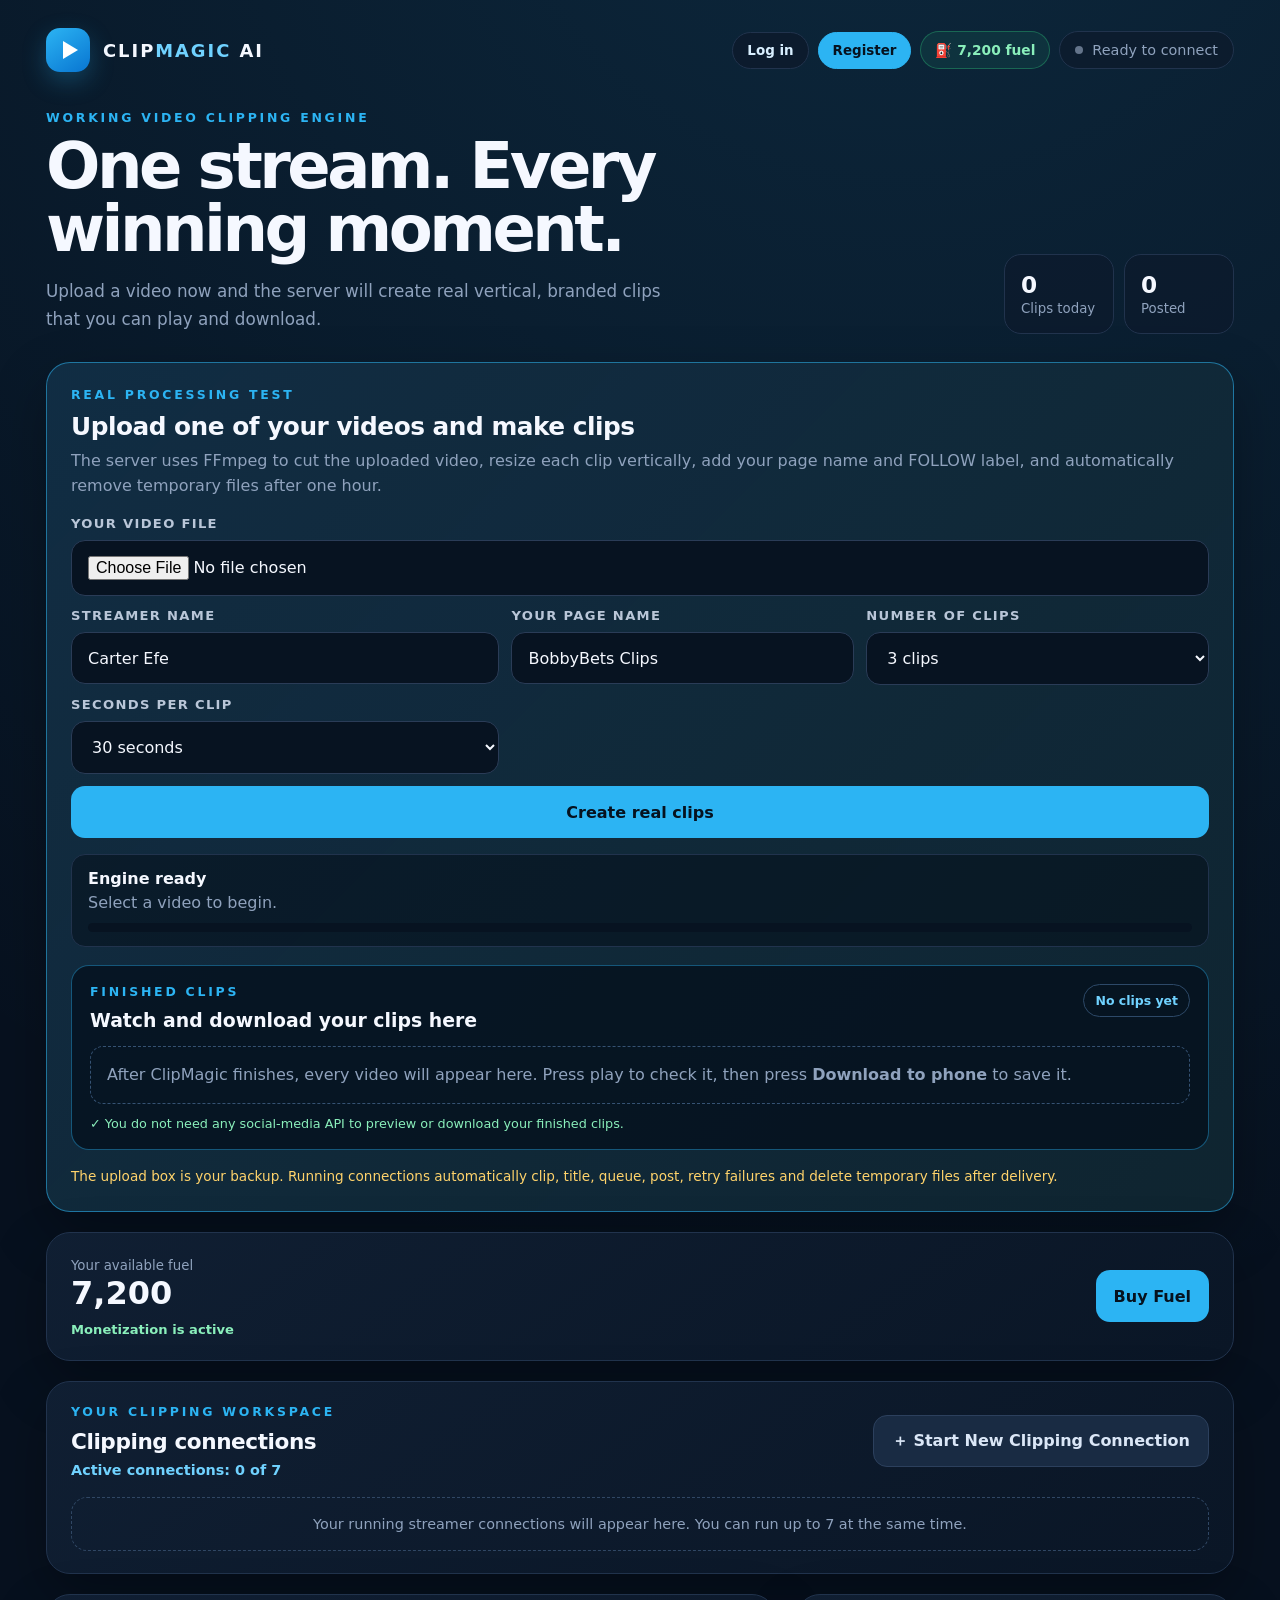
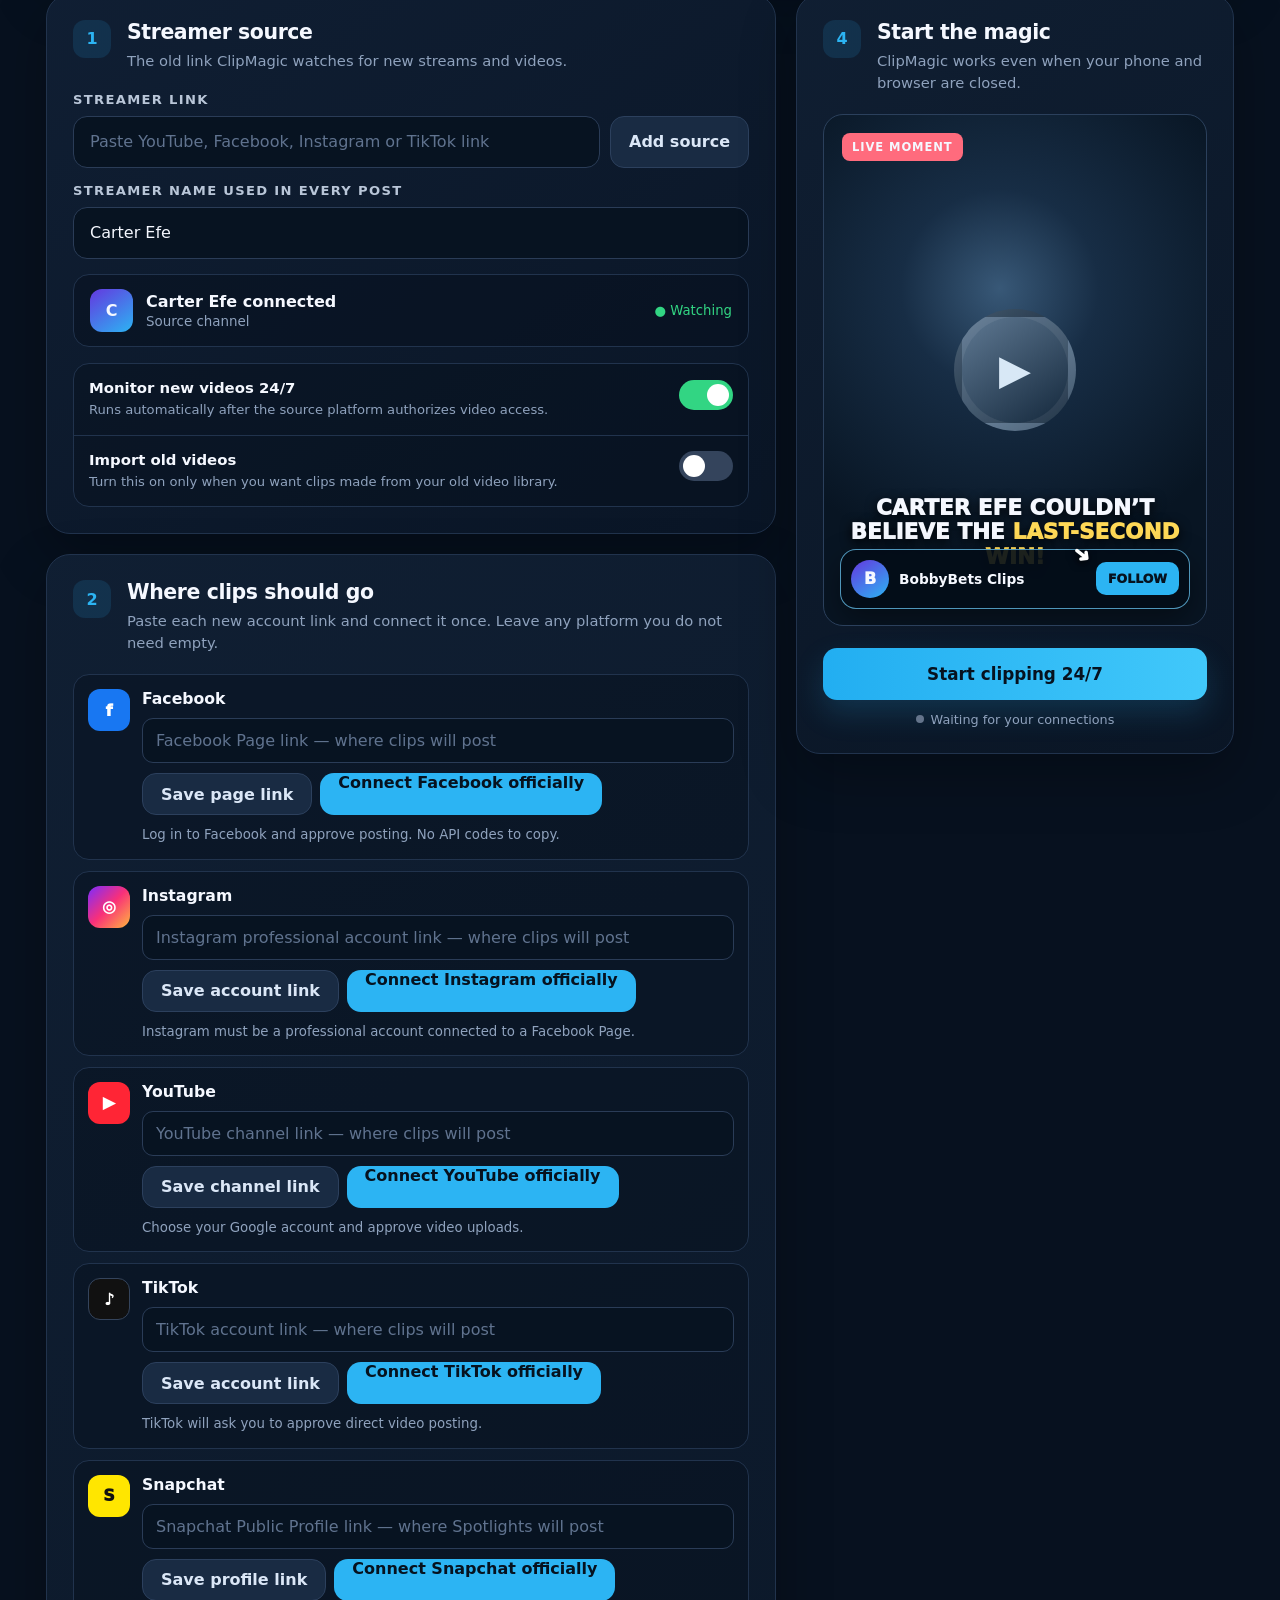
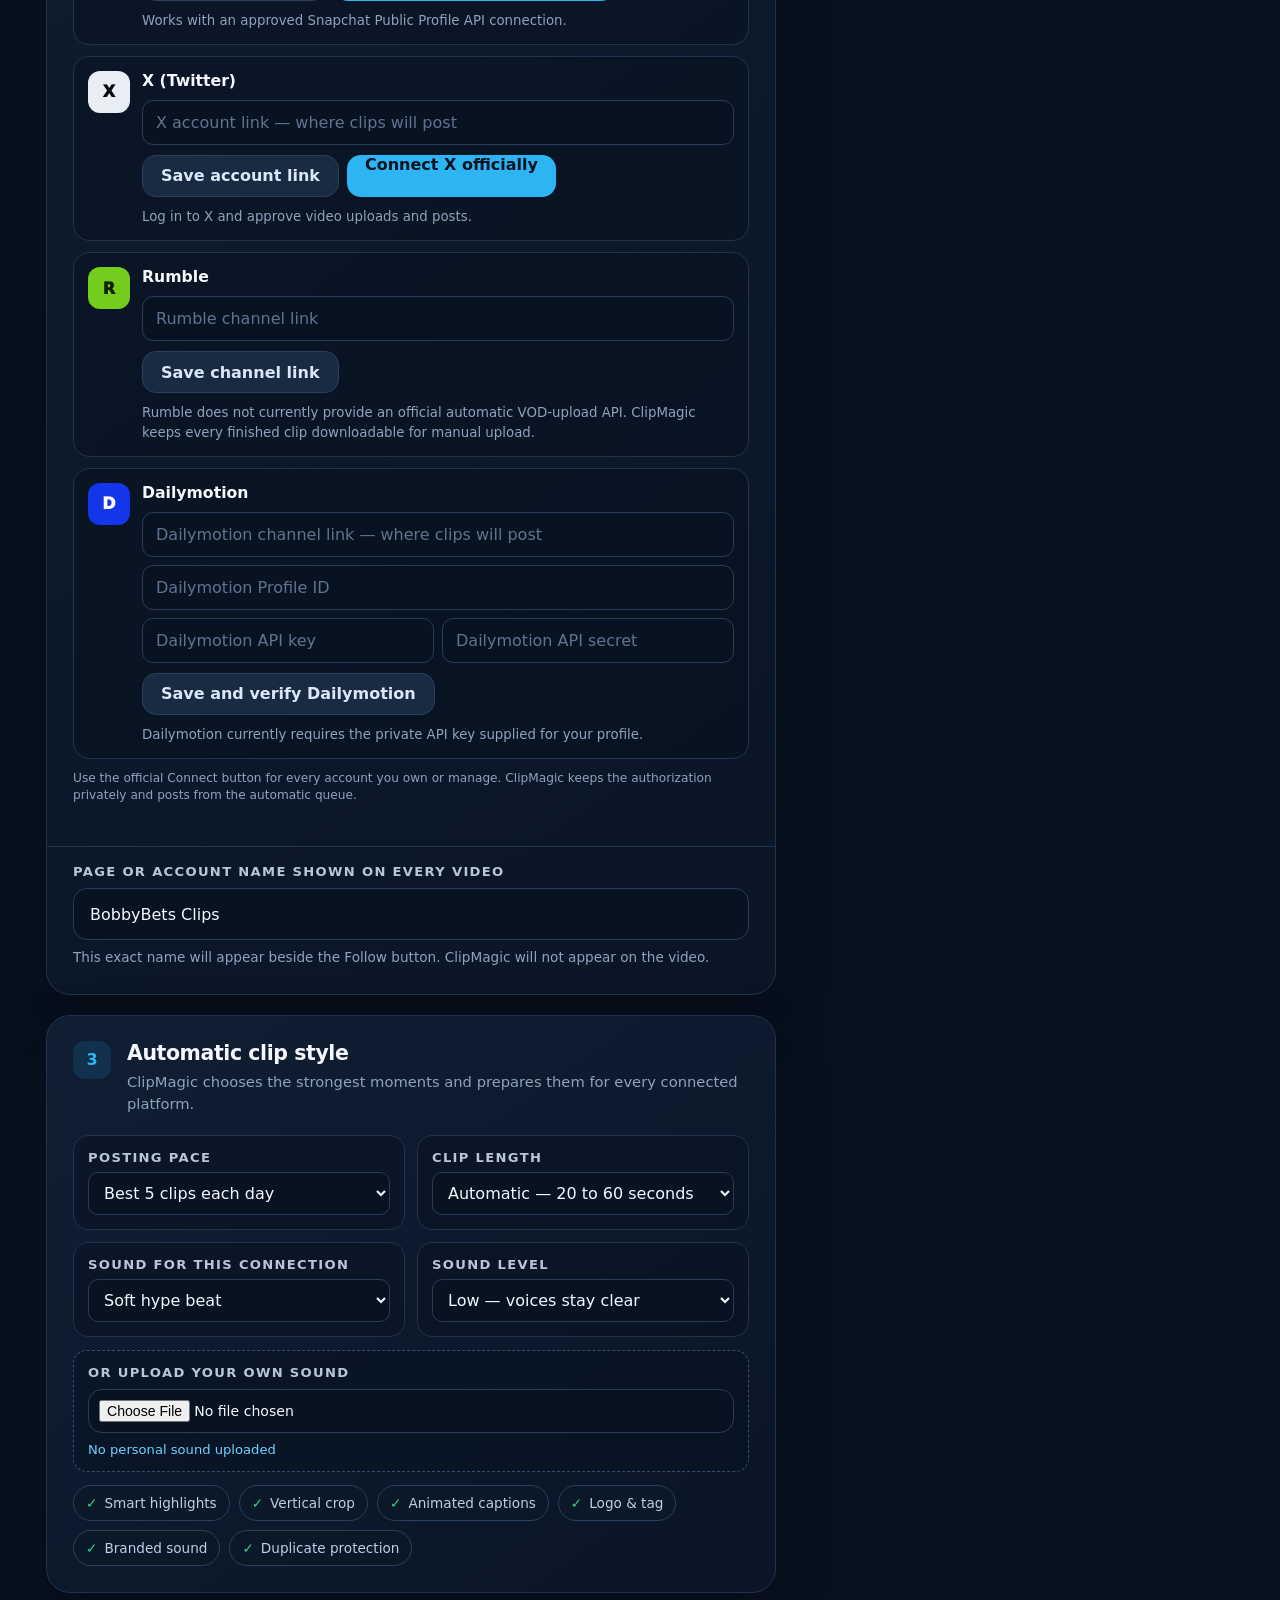
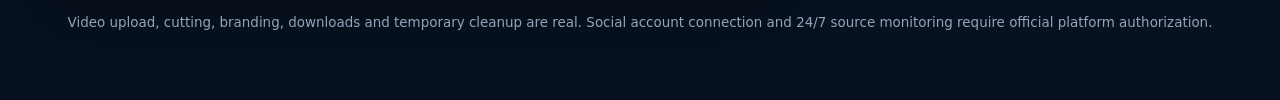
==== commit 80c92add: "Add X, Snapchat and Dailymotion automatic posting" ====
--- a/index.html
+++ b/index.html
@@ -151,10 +151,10 @@
             <div class="dest" data-platform="instagram"><div class="platform ig">◎</div><div class="dest-body"><div class="dest-title"><b>Instagram</b><span class="api-saved">✓ Connected</span></div><div class="api-fields"><input class="full" name="account_link" type="url" placeholder="Instagram professional account link — where clips will post"></div><div class="connect-actions"><button class="btn secondary save-link">Save account link</button><a class="btn connect-api" href="/api/oauth/instagram/start">Connect Instagram officially</a><button class="tiny disconnect-api" hidden>Disconnect</button></div><small class="connect-help">Instagram must be a professional account connected to a Facebook Page.</small></div></div>
             <div class="dest" data-platform="youtube"><div class="platform yt">▶</div><div class="dest-body"><div class="dest-title"><b>YouTube</b><span class="api-saved">✓ Connected</span></div><div class="api-fields"><input class="full" name="account_link" type="url" placeholder="YouTube channel link — where clips will post"></div><div class="connect-actions"><button class="btn secondary save-link">Save channel link</button><a class="btn connect-api" href="/api/oauth/youtube/start">Connect YouTube officially</a><button class="tiny disconnect-api" hidden>Disconnect</button></div><small class="connect-help">Choose your Google account and approve video uploads.</small></div></div>
             <div class="dest" data-platform="tiktok"><div class="platform tt">♪</div><div class="dest-body"><div class="dest-title"><b>TikTok</b><span class="api-saved">✓ Connected</span></div><div class="api-fields"><input class="full" name="account_link" type="url" placeholder="TikTok account link — where clips will post"></div><div class="connect-actions"><button class="btn secondary save-link">Save account link</button><a class="btn connect-api" href="/api/oauth/tiktok/start">Connect TikTok officially</a><button class="tiny disconnect-api" hidden>Disconnect</button></div><small class="connect-help">TikTok will ask you to approve direct video posting.</small></div></div>
-            <div class="dest" data-platform="snapchat"><div class="platform sc">S</div><div class="dest-body"><div class="dest-title"><b>Snapchat</b><span class="api-saved">✓ Saved</span></div><div class="api-fields"><input class="full" name="account_link" type="url" placeholder="Snapchat profile link — where clips will post"><input class="full" name="api_token" type="password" placeholder="Snapchat API"></div><button class="btn secondary save-api">Save Snapchat link & API</button></div></div>
-            <div class="dest" data-platform="x"><div class="platform x">X</div><div class="dest-body"><div class="dest-title"><b>X (Twitter)</b><span class="api-saved">✓ Saved</span></div><div class="api-fields"><input class="full" name="account_link" type="url" placeholder="X account link — where clips will post"><input class="full" name="api_token" type="password" placeholder="X API"></div><button class="btn secondary save-api">Save X link & API</button></div></div>
-            <div class="dest" data-platform="rumble"><div class="platform ru">R</div><div class="dest-body"><div class="dest-title"><b>Rumble</b><span class="api-saved">✓ Saved</span></div><div class="api-fields"><input class="full" name="account_link" type="url" placeholder="Rumble channel link — where clips will post"><input class="full" name="api_token" type="password" placeholder="Rumble API"></div><button class="btn secondary save-api">Save Rumble link & API</button></div></div>
-            <div class="dest" data-platform="dailymotion"><div class="platform dm">D</div><div class="dest-body"><div class="dest-title"><b>Dailymotion</b><span class="api-saved">✓ Saved</span></div><div class="api-fields"><input class="full" name="account_link" type="url" placeholder="Dailymotion channel link — where clips will post"><input class="full" name="api_token" type="password" placeholder="Dailymotion API"></div><button class="btn secondary save-api">Save Dailymotion link & API</button></div></div>
+            <div class="dest" data-platform="snapchat"><div class="platform sc">S</div><div class="dest-body"><div class="dest-title"><b>Snapchat</b><span class="api-saved">✓ Connected</span></div><div class="api-fields"><input class="full" name="account_link" type="url" placeholder="Snapchat Public Profile link — where Spotlights will post"></div><div class="connect-actions"><button class="btn secondary save-link">Save profile link</button><a class="btn connect-api" href="/api/oauth/snapchat/start">Connect Snapchat officially</a><button class="tiny disconnect-api" hidden>Disconnect</button></div><small class="connect-help">Works with an approved Snapchat Public Profile API connection.</small></div></div>
+            <div class="dest" data-platform="x"><div class="platform x">X</div><div class="dest-body"><div class="dest-title"><b>X (Twitter)</b><span class="api-saved">✓ Connected</span></div><div class="api-fields"><input class="full" name="account_link" type="url" placeholder="X account link — where clips will post"></div><div class="connect-actions"><button class="btn secondary save-link">Save account link</button><a class="btn connect-api" href="/api/oauth/x/start">Connect X officially</a><button class="tiny disconnect-api" hidden>Disconnect</button></div><small class="connect-help">Log in to X and approve video uploads and posts.</small></div></div>
+            <div class="dest" data-platform="rumble"><div class="platform ru">R</div><div class="dest-body"><div class="dest-title"><b>Rumble</b><span class="api-saved">Manual</span></div><div class="api-fields"><input class="full" name="account_link" type="url" placeholder="Rumble channel link"></div><button class="btn secondary save-link">Save channel link</button><small class="connect-help">Rumble does not currently provide an official automatic VOD-upload API. ClipMagic keeps every finished clip downloadable for manual upload.</small></div></div>
+            <div class="dest" data-platform="dailymotion"><div class="platform dm">D</div><div class="dest-body"><div class="dest-title"><b>Dailymotion</b><span class="api-saved">✓ Connected</span></div><div class="api-fields"><input class="full" name="account_link" type="url" placeholder="Dailymotion channel link — where clips will post"><input class="full" name="profile_id" placeholder="Dailymotion Profile ID"><input name="client_id" type="password" placeholder="Dailymotion API key"><input name="client_secret" type="password" placeholder="Dailymotion API secret"></div><button class="btn secondary save-api">Save and verify Dailymotion</button><small class="connect-help">Dailymotion currently requires the private API key supplied for your profile.</small></div></div>
             <p class="api-note">Use the official Connect button for every account you own or manage. ClipMagic keeps the authorization privately and posts from the automatic queue.</p>
           </div>
           <div class="content account-brand">
@@ -274,9 +274,9 @@
       button.disabled=true;button.textContent='Saving privately…';
       const response=await fetch('/api/customer/apis',{method:'POST',headers:{'Content-Type':'application/json'},body:JSON.stringify({[card.dataset.platform]:values})});
       if(response.status===401){window.location.href='/login';return}
-      const result=await response.json();button.disabled=false;button.textContent='Save '+card.querySelector('.dest-title b').textContent+' link & API';
+      const result=await response.json();button.disabled=false;button.textContent=card.dataset.platform==='dailymotion'?'Save and verify Dailymotion':'Save '+card.querySelector('.dest-title b').textContent+' link & API';
       if(!response.ok){say(result.detail||'Could not save');return}
-      card.querySelectorAll('input[type="password"]').forEach(input=>input.value='');card.dataset.authorized=values.api_token?'true':card.dataset.authorized;card.querySelector('.api-saved').classList.toggle('show',card.dataset.authorized==='true');say(values.api_token?'Link and API saved privately':'Link saved — API authorization is still needed')
+      card.querySelectorAll('input[type="password"]').forEach(input=>input.value='');card.dataset.authorized=(values.api_token||values.client_id)?'true':card.dataset.authorized;card.querySelector('.api-saved').classList.toggle('show',card.dataset.authorized==='true');say((values.api_token||values.client_id)?'Account verified for automatic posting':'Link saved — authorization is still needed')
     }));
     loadDestinationApis();
     function renderConnections(){
@@ -312,9 +312,9 @@
     startBtn.addEventListener('click',async()=>{
       const source=sourceInput.value.trim(),streamer=nameInput.value.trim(),page=accountNameInput.value.trim();
       if(!source){say('Paste the streamer link first');sourceInput.focus();return}if(!streamer||!page){say('Enter the streamer and page names');return}
-      const supported=['facebook','instagram','youtube','tiktok'];const destinations=[];
+      const supported=['facebook','instagram','youtube','tiktok','x','snapchat','dailymotion'];const destinations=[];
       document.querySelectorAll('.dest[data-platform]').forEach(card=>{const link=card.querySelector('[name="account_link"]');if(supported.includes(card.dataset.platform)&&card.dataset.authorized==='true'&&link&&link.value.trim())destinations.push({platform:card.dataset.platform,account_link:link.value.trim()})});
-      if(!destinations.length){say('Save at least one Facebook, Instagram, YouTube or TikTok destination');return}
+      if(!destinations.length){say('Connect at least one automatic posting destination');return}
       startBtn.disabled=true;startBtn.textContent='Creating automation…';
       const lengthText=document.getElementById('length').value;const clipLength=lengthText.startsWith('Short')?25:lengthText.startsWith('Long')?60:40;
       try{const response=await fetch('/api/automation/projects',{method:'POST',headers:{'Content-Type':'application/json'},body:JSON.stringify({source_url:source,streamer_name:streamer,page_name:page,monitor_new:monitorNew.checked,import_history:importHistory.checked,clip_count:3,clip_length:clipLength,sound_choice:soundChoice.value,destinations})});if(response.status===401){window.location.href='/login';return}const result=await response.json();if(!response.ok)throw new Error(result.detail||'Could not create automation');say('Automation connection created');document.getElementById('launchNote').textContent='Connection saved on the server';await loadProjects();resetWorkspace()}catch(error){say(error.message);document.getElementById('launchNote').textContent=error.message}finally{startBtn.disabled=false;startBtn.textContent='Start clipping 24/7'}
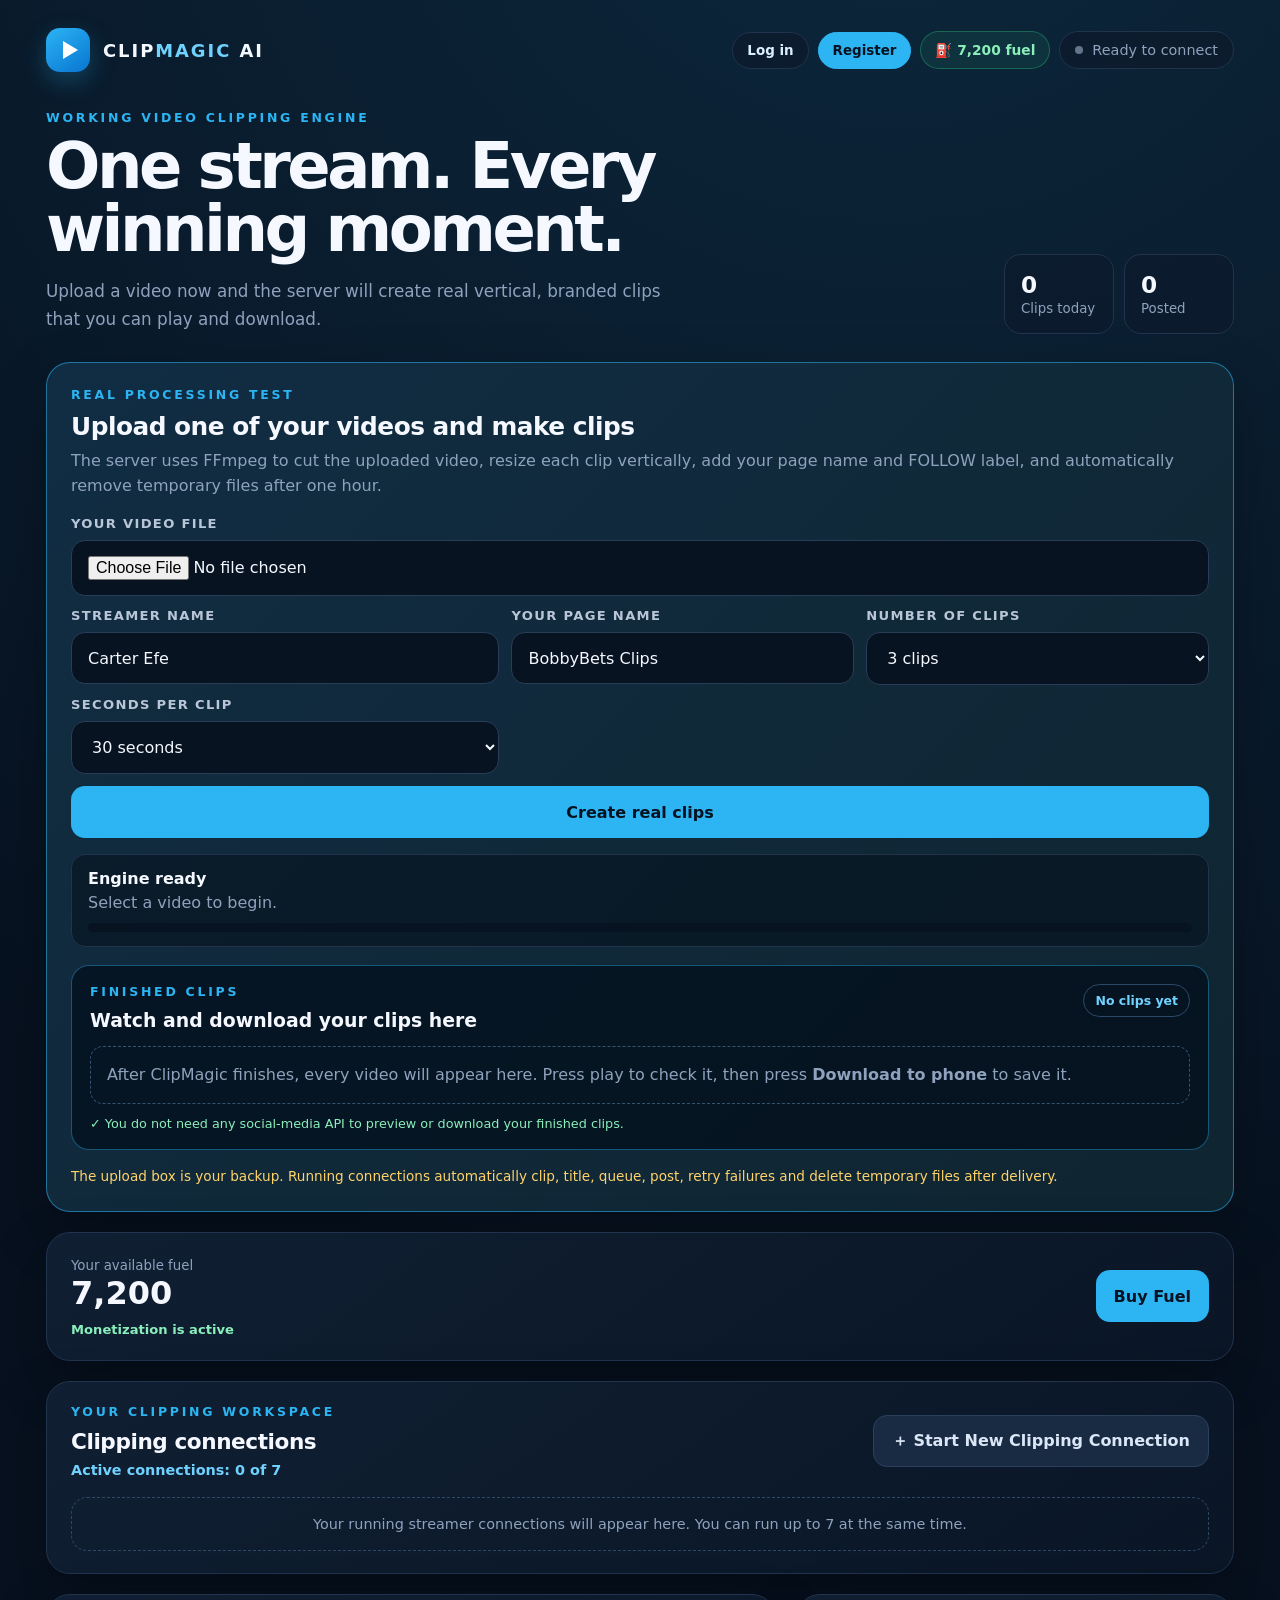
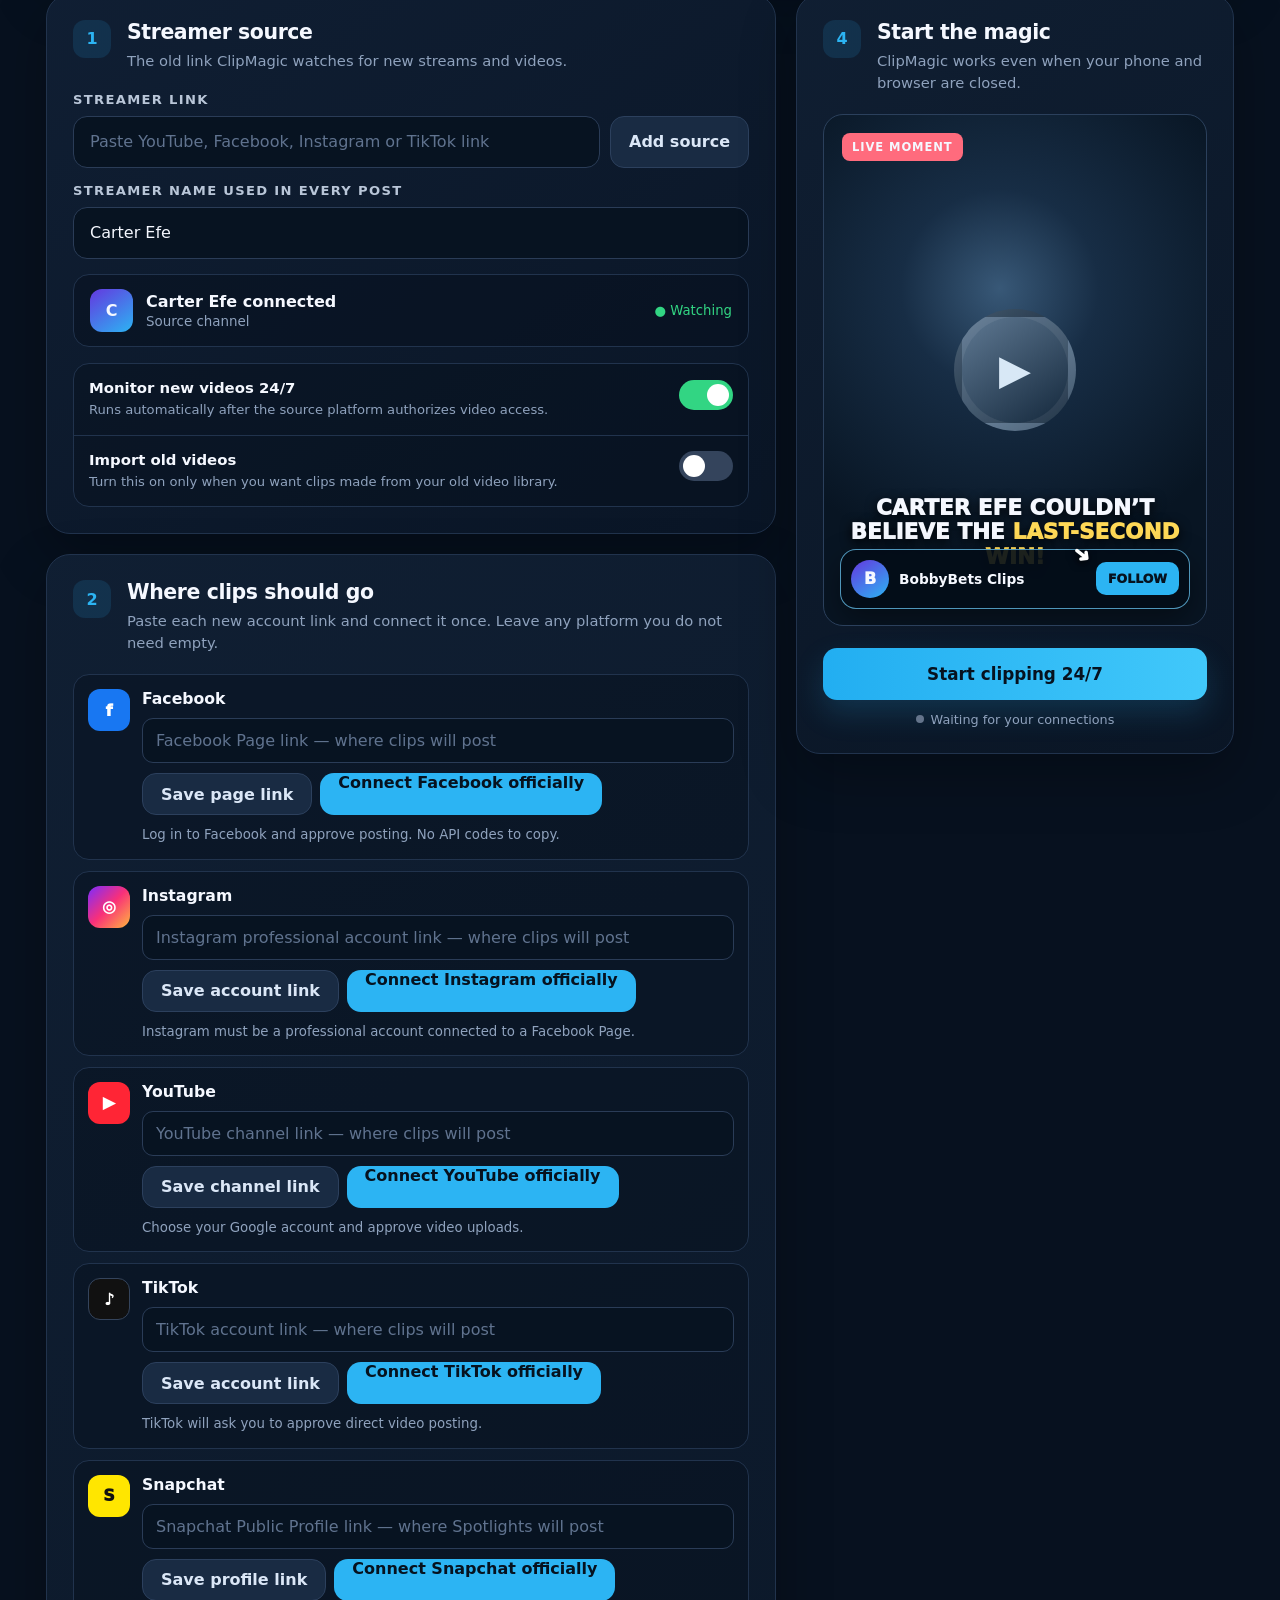
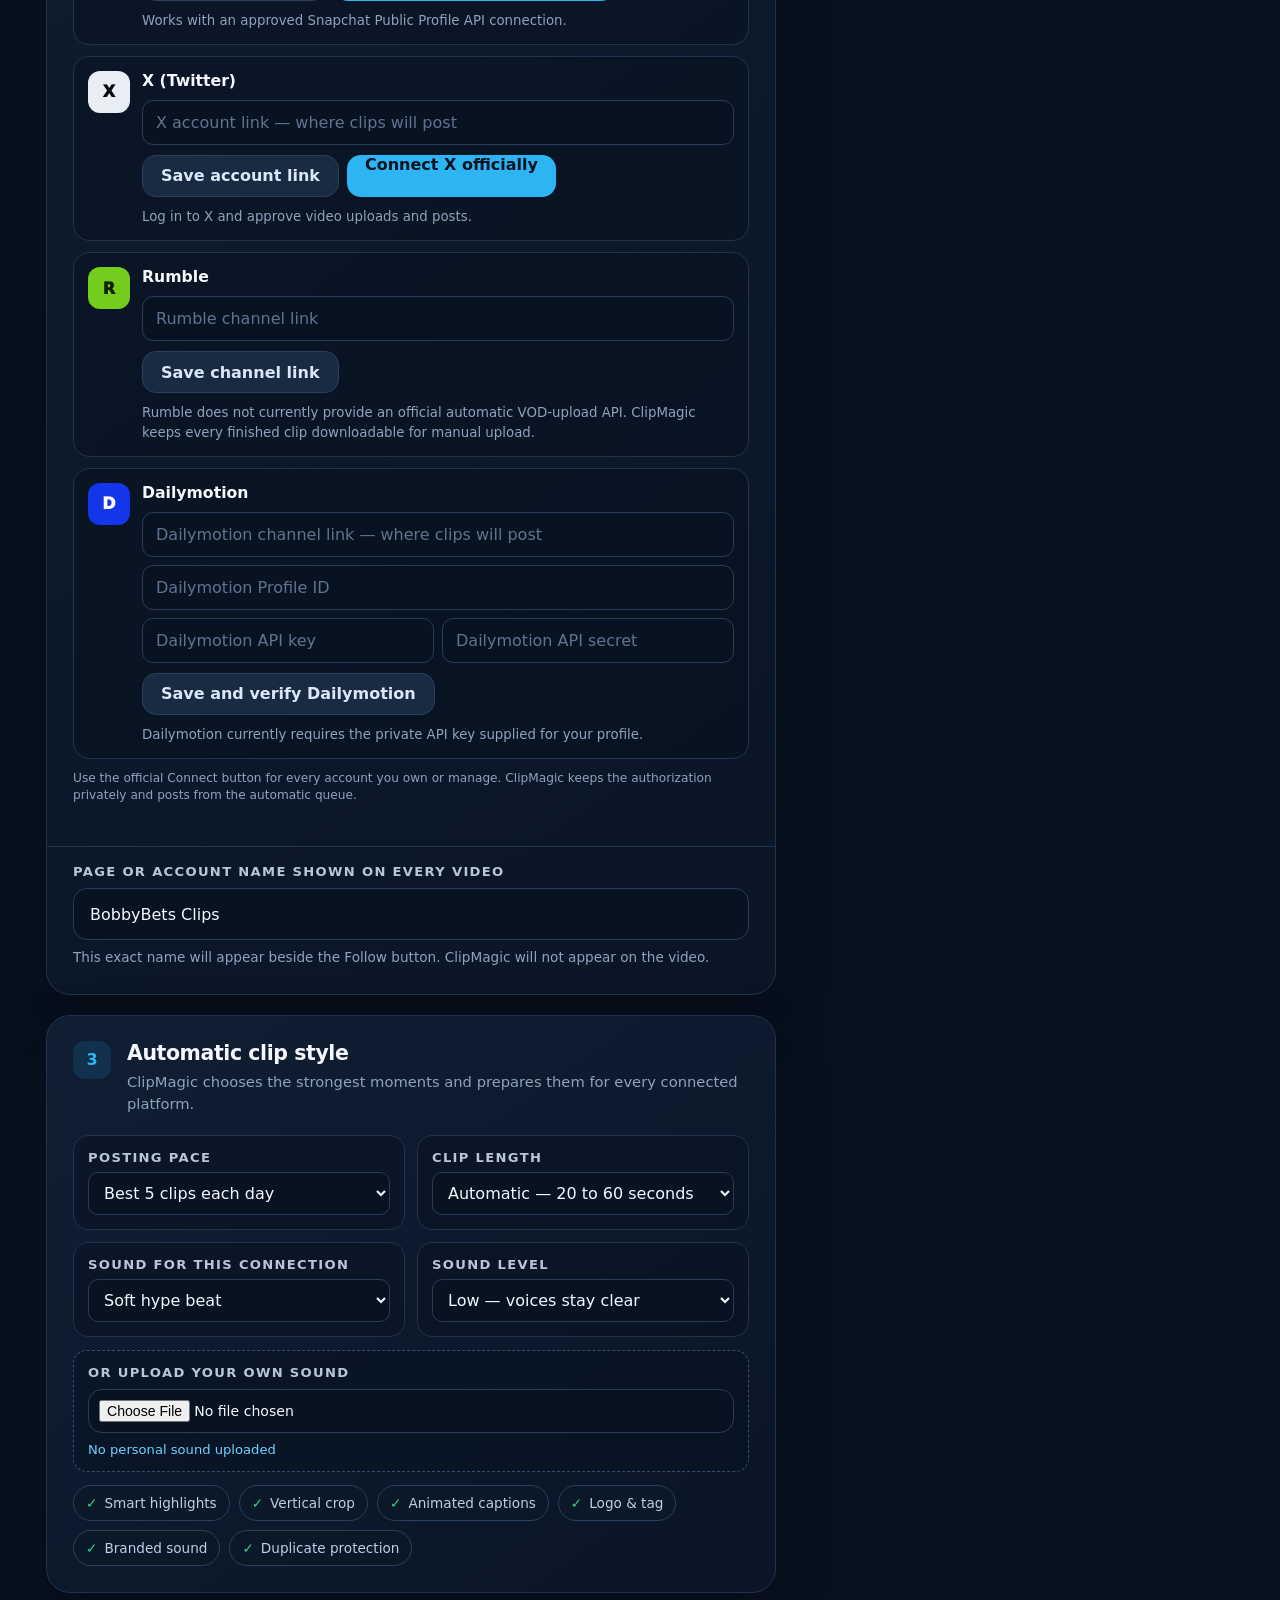
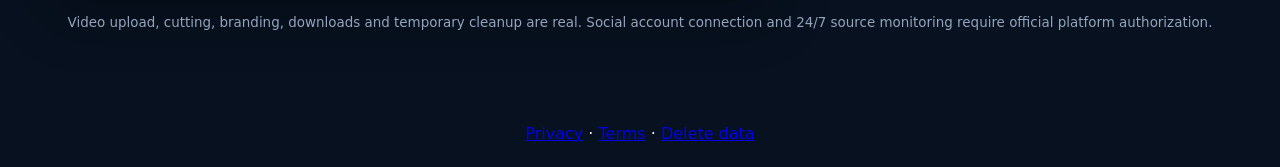
==== commit 7c70f3ee: "Add app policies, branding and TikTok website verification" ====
--- a/index.html
+++ b/index.html
@@ -327,5 +327,6 @@
     });
     loadProjects();setInterval(loadProjects,15000);
   </script>
+<footer style="padding:24px;text-align:center"><a href="/privacy.html">Privacy</a> · <a href="/terms.html">Terms</a> · <a href="/data-deletion.html">Delete data</a></footer>
 </body>
 </html>
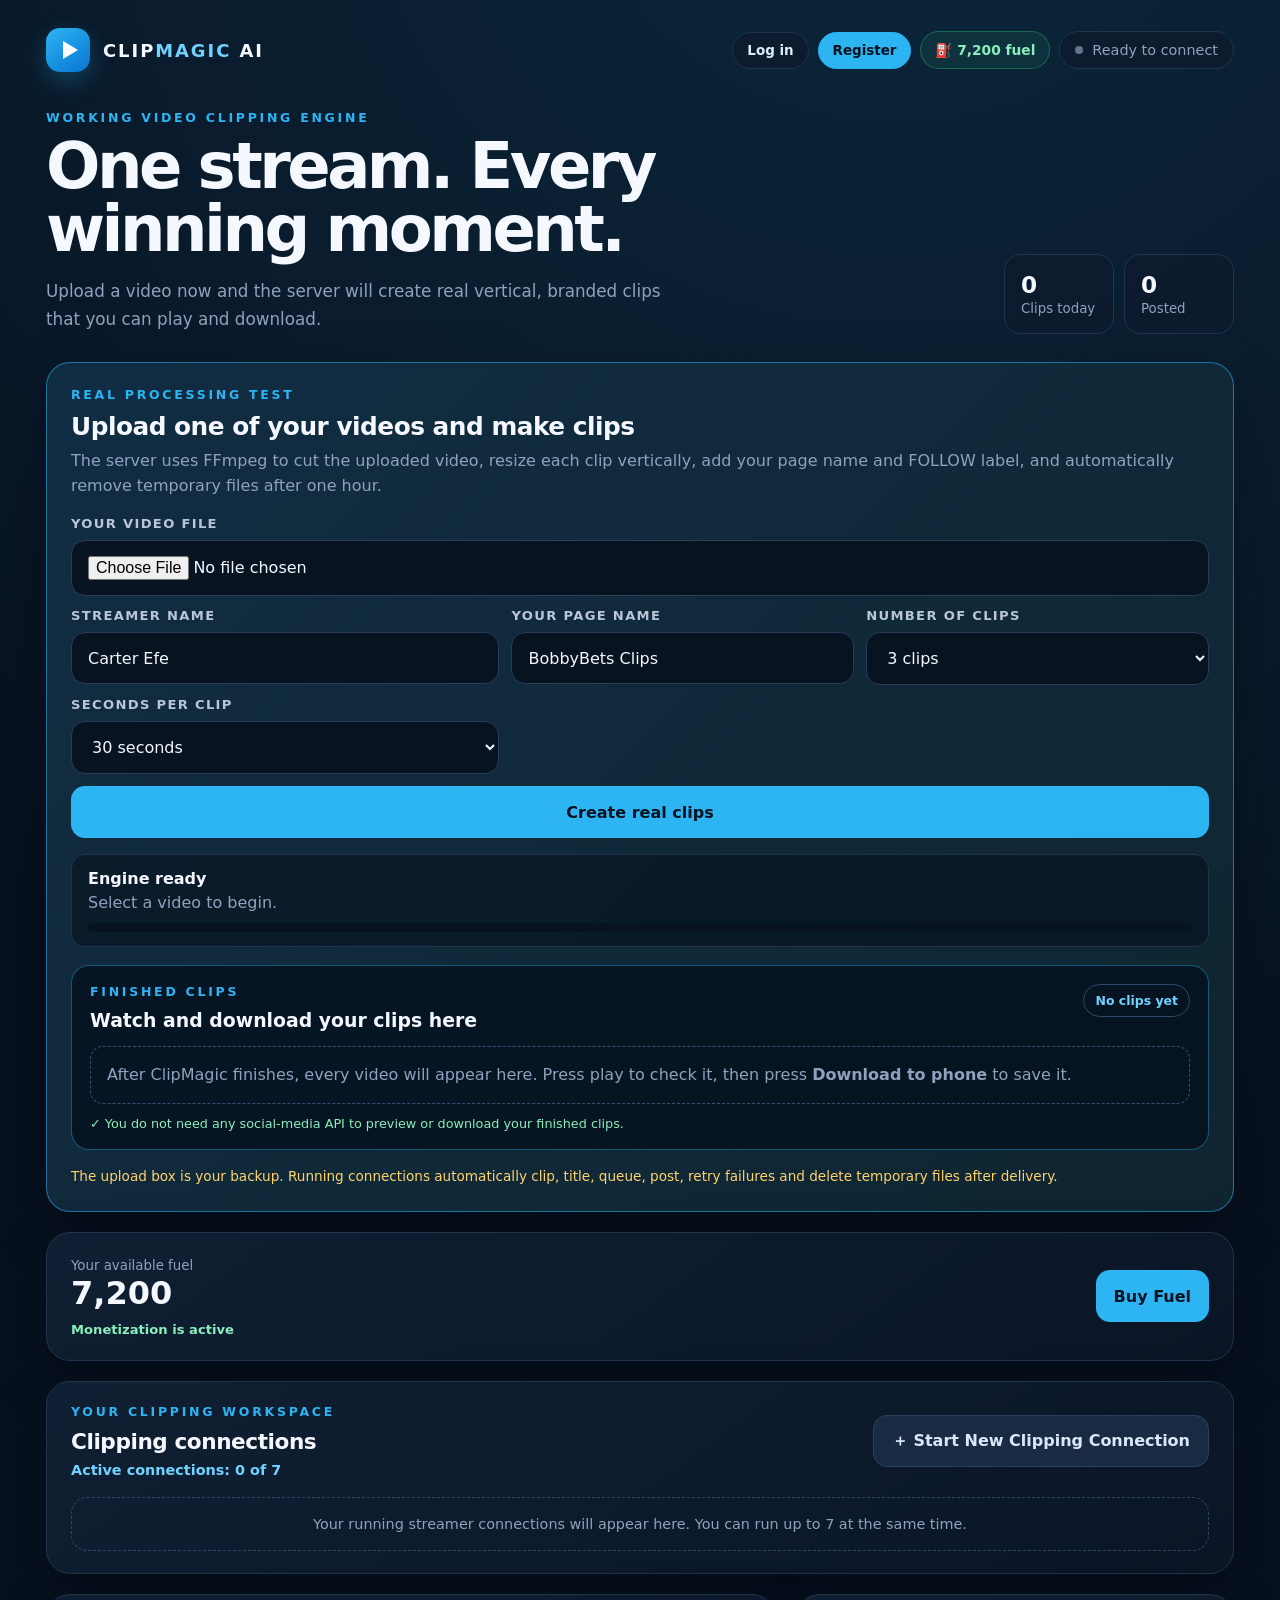
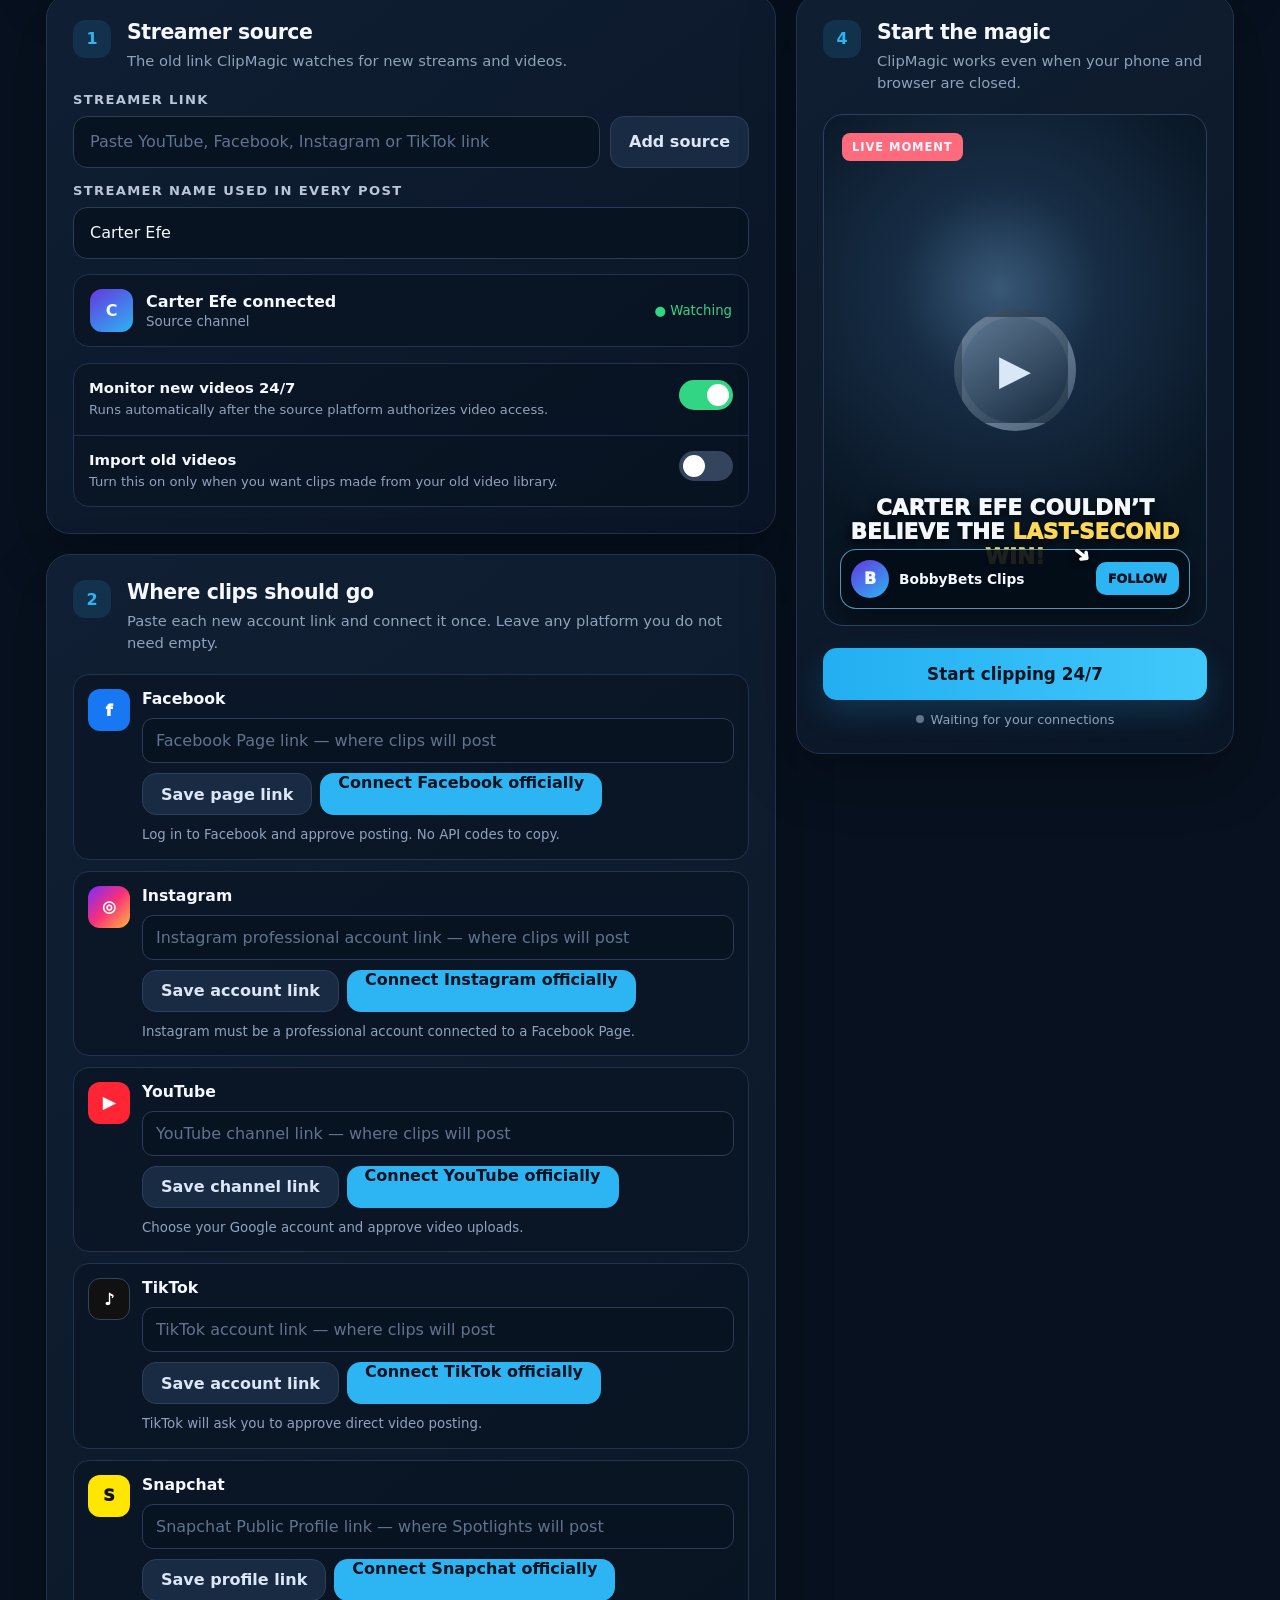
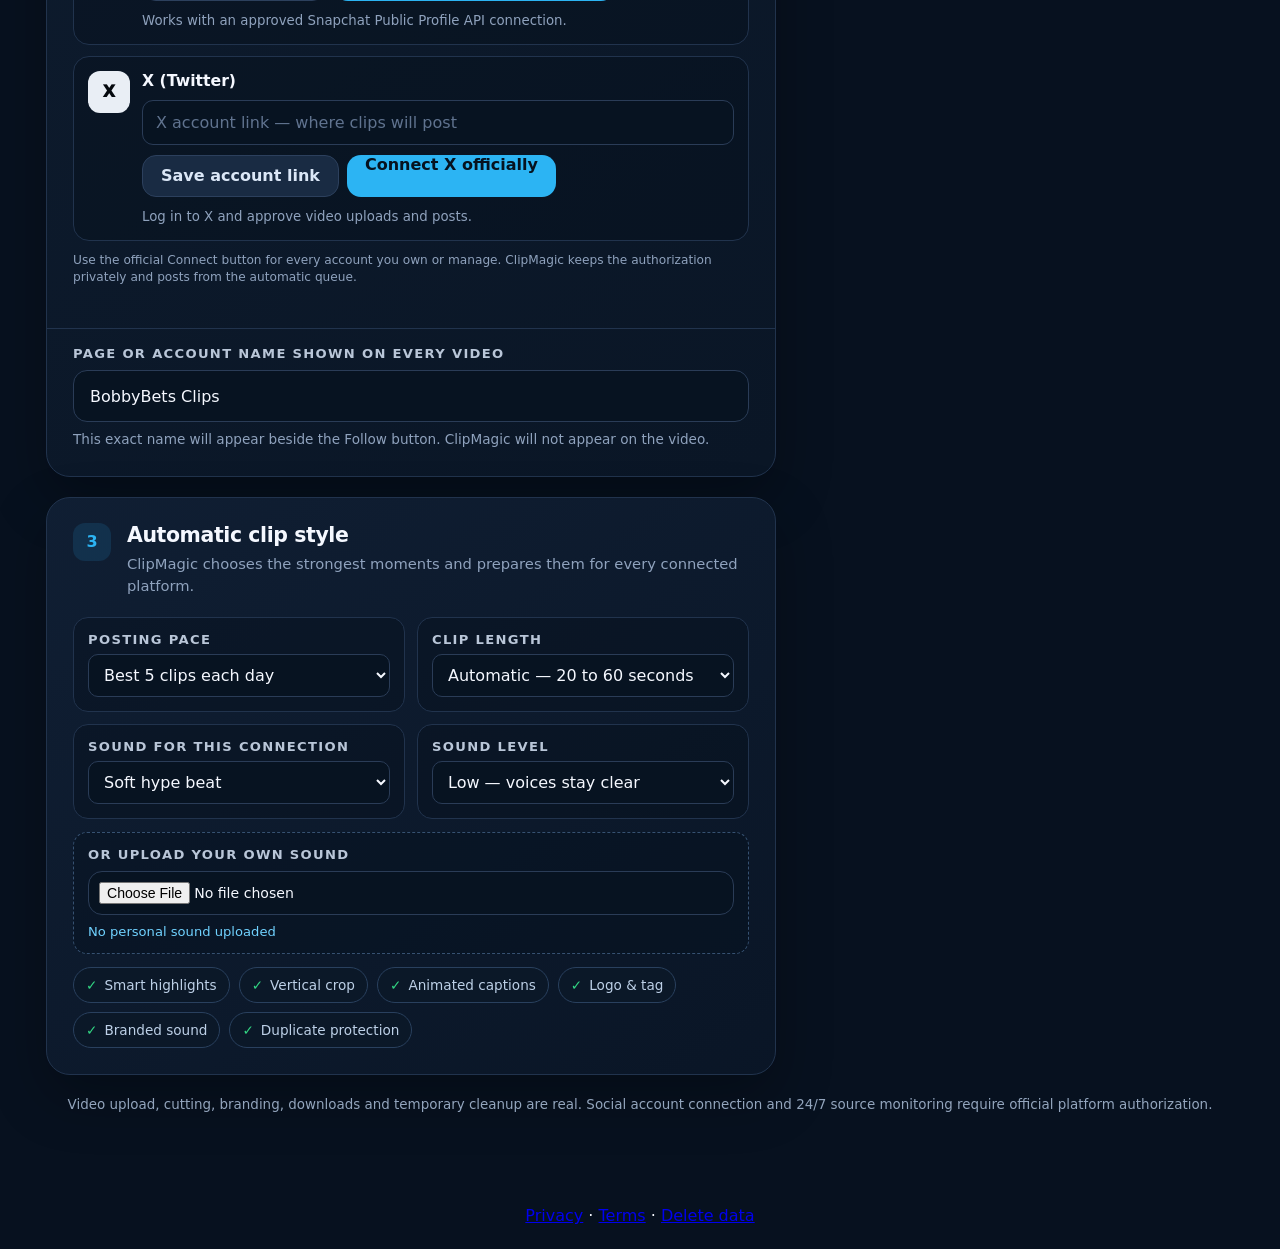
==== commit 970be9ea: "Remove Rumble and Dailymotion connections" ====
--- a/index.html
+++ b/index.html
@@ -153,8 +153,6 @@
             <div class="dest" data-platform="tiktok"><div class="platform tt">♪</div><div class="dest-body"><div class="dest-title"><b>TikTok</b><span class="api-saved">✓ Connected</span></div><div class="api-fields"><input class="full" name="account_link" type="url" placeholder="TikTok account link — where clips will post"></div><div class="connect-actions"><button class="btn secondary save-link">Save account link</button><a class="btn connect-api" href="/api/oauth/tiktok/start">Connect TikTok officially</a><button class="tiny disconnect-api" hidden>Disconnect</button></div><small class="connect-help">TikTok will ask you to approve direct video posting.</small></div></div>
             <div class="dest" data-platform="snapchat"><div class="platform sc">S</div><div class="dest-body"><div class="dest-title"><b>Snapchat</b><span class="api-saved">✓ Connected</span></div><div class="api-fields"><input class="full" name="account_link" type="url" placeholder="Snapchat Public Profile link — where Spotlights will post"></div><div class="connect-actions"><button class="btn secondary save-link">Save profile link</button><a class="btn connect-api" href="/api/oauth/snapchat/start">Connect Snapchat officially</a><button class="tiny disconnect-api" hidden>Disconnect</button></div><small class="connect-help">Works with an approved Snapchat Public Profile API connection.</small></div></div>
             <div class="dest" data-platform="x"><div class="platform x">X</div><div class="dest-body"><div class="dest-title"><b>X (Twitter)</b><span class="api-saved">✓ Connected</span></div><div class="api-fields"><input class="full" name="account_link" type="url" placeholder="X account link — where clips will post"></div><div class="connect-actions"><button class="btn secondary save-link">Save account link</button><a class="btn connect-api" href="/api/oauth/x/start">Connect X officially</a><button class="tiny disconnect-api" hidden>Disconnect</button></div><small class="connect-help">Log in to X and approve video uploads and posts.</small></div></div>
-            <div class="dest" data-platform="rumble"><div class="platform ru">R</div><div class="dest-body"><div class="dest-title"><b>Rumble</b><span class="api-saved">Manual</span></div><div class="api-fields"><input class="full" name="account_link" type="url" placeholder="Rumble channel link"></div><button class="btn secondary save-link">Save channel link</button><small class="connect-help">Rumble does not currently provide an official automatic VOD-upload API. ClipMagic keeps every finished clip downloadable for manual upload.</small></div></div>
-            <div class="dest" data-platform="dailymotion"><div class="platform dm">D</div><div class="dest-body"><div class="dest-title"><b>Dailymotion</b><span class="api-saved">✓ Connected</span></div><div class="api-fields"><input class="full" name="account_link" type="url" placeholder="Dailymotion channel link — where clips will post"><input class="full" name="profile_id" placeholder="Dailymotion Profile ID"><input name="client_id" type="password" placeholder="Dailymotion API key"><input name="client_secret" type="password" placeholder="Dailymotion API secret"></div><button class="btn secondary save-api">Save and verify Dailymotion</button><small class="connect-help">Dailymotion currently requires the private API key supplied for your profile.</small></div></div>
             <p class="api-note">Use the official Connect button for every account you own or manage. ClipMagic keeps the authorization privately and posts from the automatic queue.</p>
           </div>
           <div class="content account-brand">
@@ -274,7 +272,7 @@
       button.disabled=true;button.textContent='Saving privately…';
       const response=await fetch('/api/customer/apis',{method:'POST',headers:{'Content-Type':'application/json'},body:JSON.stringify({[card.dataset.platform]:values})});
       if(response.status===401){window.location.href='/login';return}
-      const result=await response.json();button.disabled=false;button.textContent=card.dataset.platform==='dailymotion'?'Save and verify Dailymotion':'Save '+card.querySelector('.dest-title b').textContent+' link & API';
+      const result=await response.json();button.disabled=false;button.textContent='Save '+card.querySelector('.dest-title b').textContent+' link & API';
       if(!response.ok){say(result.detail||'Could not save');return}
       card.querySelectorAll('input[type="password"]').forEach(input=>input.value='');card.dataset.authorized=(values.api_token||values.client_id)?'true':card.dataset.authorized;card.querySelector('.api-saved').classList.toggle('show',card.dataset.authorized==='true');say((values.api_token||values.client_id)?'Account verified for automatic posting':'Link saved — authorization is still needed')
     }));
@@ -312,7 +310,7 @@
     startBtn.addEventListener('click',async()=>{
       const source=sourceInput.value.trim(),streamer=nameInput.value.trim(),page=accountNameInput.value.trim();
       if(!source){say('Paste the streamer link first');sourceInput.focus();return}if(!streamer||!page){say('Enter the streamer and page names');return}
-      const supported=['facebook','instagram','youtube','tiktok','x','snapchat','dailymotion'];const destinations=[];
+      const supported=['facebook','instagram','youtube','tiktok','x','snapchat'];const destinations=[];
       document.querySelectorAll('.dest[data-platform]').forEach(card=>{const link=card.querySelector('[name="account_link"]');if(supported.includes(card.dataset.platform)&&card.dataset.authorized==='true'&&link&&link.value.trim())destinations.push({platform:card.dataset.platform,account_link:link.value.trim()})});
       if(!destinations.length){say('Connect at least one automatic posting destination');return}
       startBtn.disabled=true;startBtn.textContent='Creating automation…';
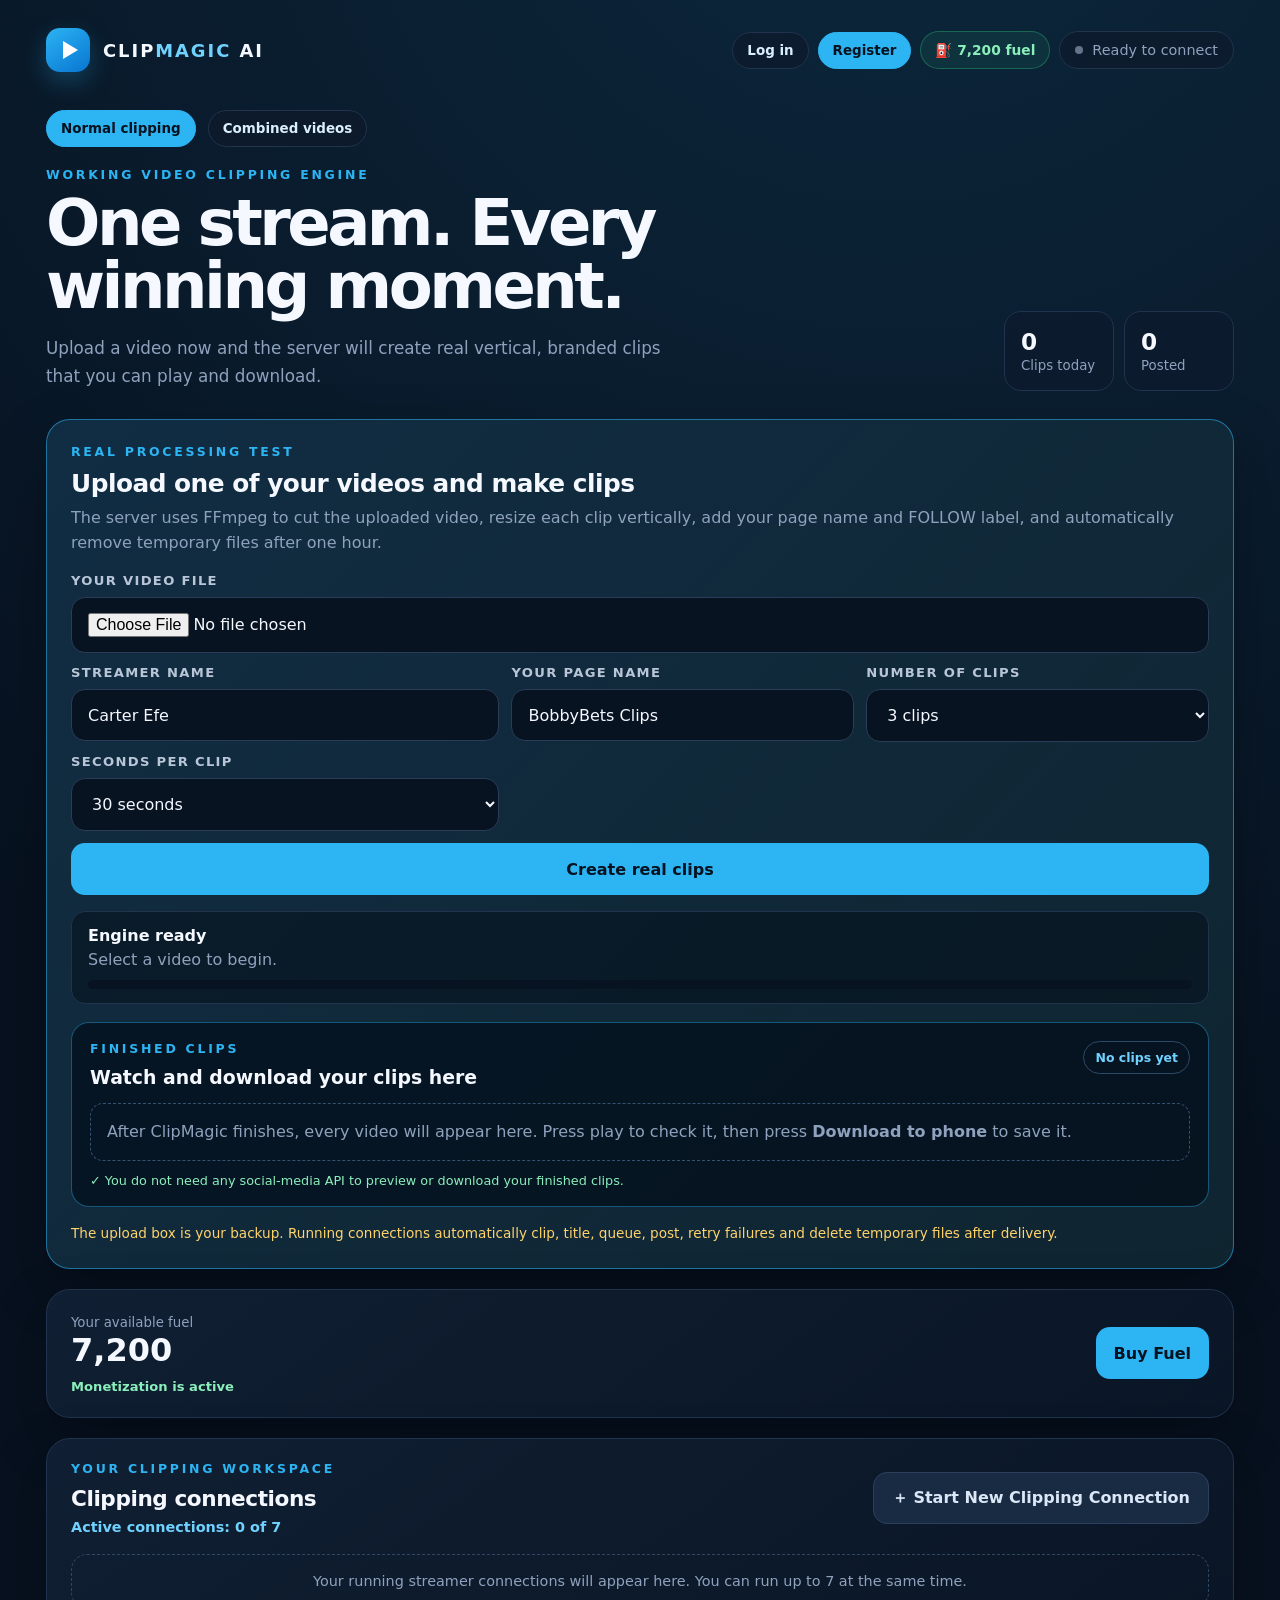
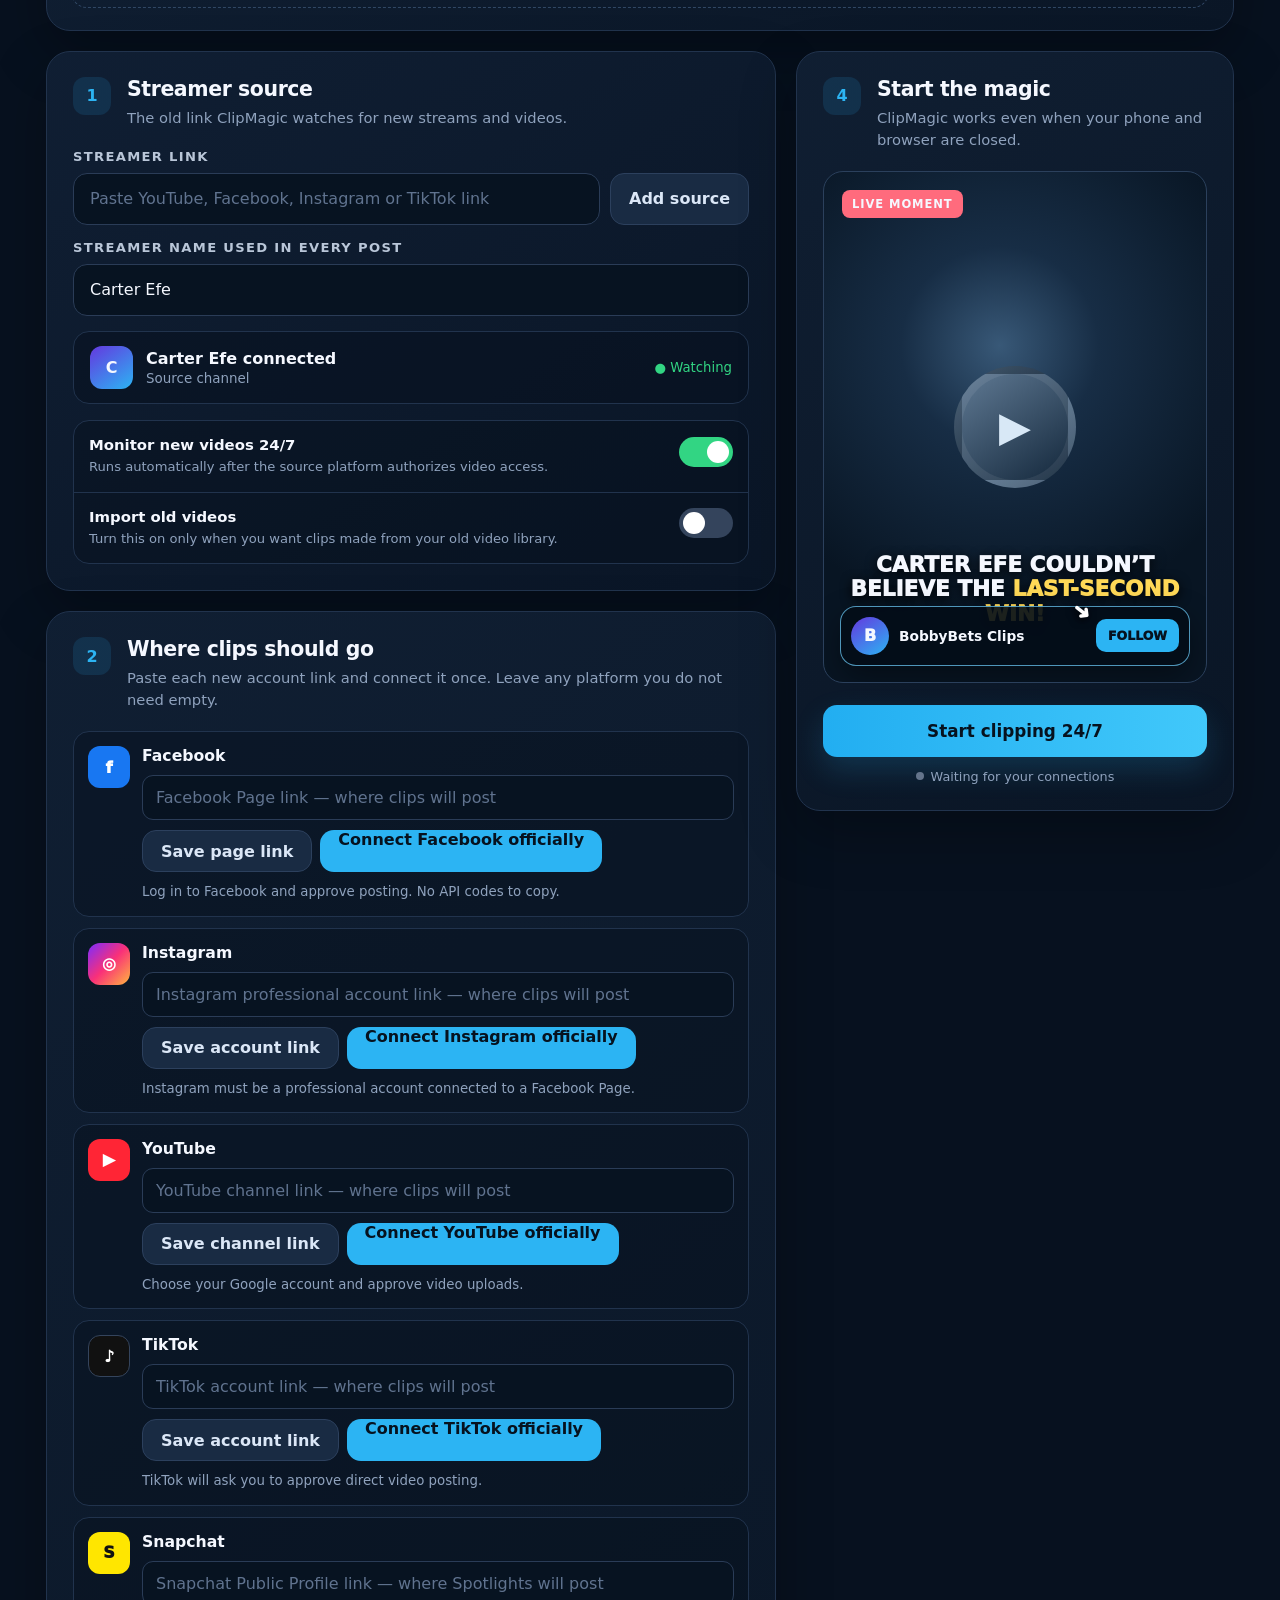
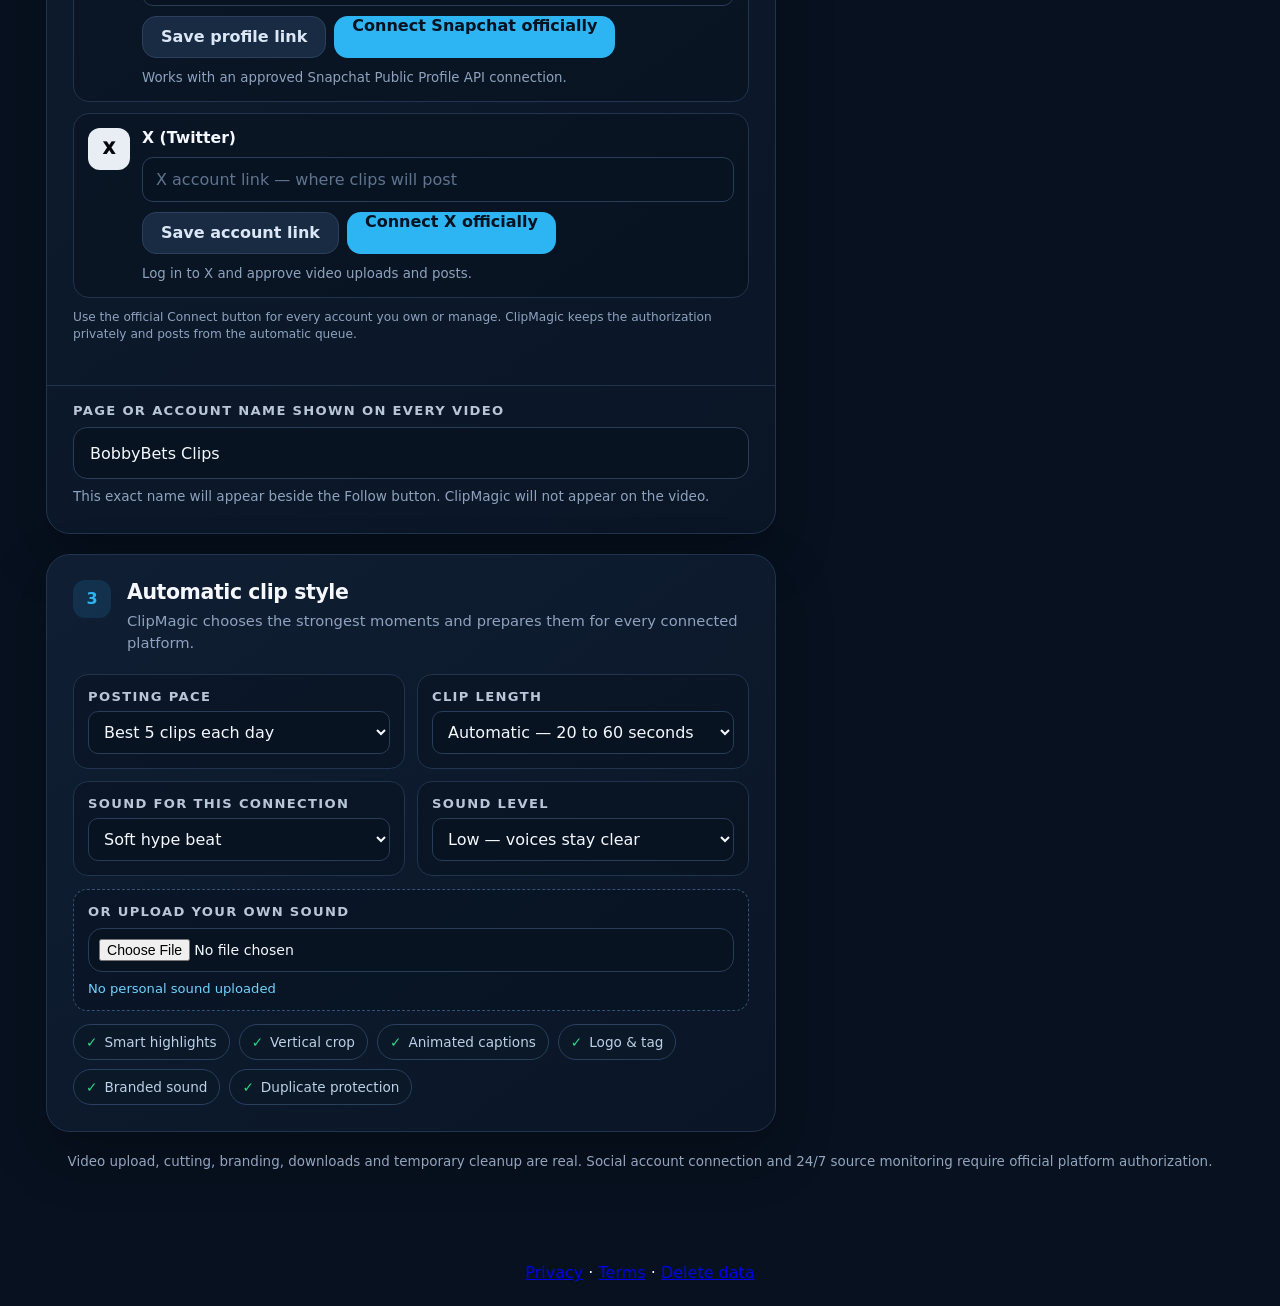
==== commit c4bdaeeb: "Add combined-video workspace and reusable lower-video branding" ====
--- a/index.html
+++ b/index.html
@@ -82,6 +82,7 @@
       <div class="header-right"><a class="account-link" href="/login">Log in</a><a class="account-link primary" href="/register">Register</a><div class="fuel-badge" id="fuelHeader">⛽ 7,200 fuel</div><div class="status"><i class="dot" id="topDot"></i><span class="status-copy" id="topStatus">Ready to connect</span></div></div>
     </header>
 
+    <nav style="display:flex;gap:12px;margin:20px 0" aria-label="ClipMagic modes"><a class="account-link primary" href="/" aria-current="page">Normal clipping</a><a class="account-link" href="/combined.html">Combined videos</a></nav>
     <section class="topline">
       <div><p class="eyebrow">Working video clipping engine</p><h1>One stream. Every winning moment.</h1><p class="sub">Upload a video now and the server will create real vertical, branded clips that you can play and download.</p></div>
       <div class="mini-stats"><div class="mini"><b id="clipCount">0</b><small>Clips today</small></div><div class="mini"><b id="postCount">0</b><small>Posted</small></div></div>
@@ -305,7 +306,7 @@
     document.getElementById('newConnectionBtn').addEventListener('click',()=>{if(connections.length>=7){say('You already have 7 clipping connections');return}resetWorkspace();document.querySelector('.grid').scrollIntoView({behavior:'smooth'});say('Fresh connection ready — your other clippers keep running')});
     async function loadProjects(){
       const response=await fetch('/api/automation/projects');if(response.status===401)return;if(!response.ok)return;
-      const data=await response.json();connections=data.projects.map(project=>({id:project.id,name:project.streamer_name,accountName:project.page_name,source:project.source_url,monitorNew:project.monitor_new,importHistory:project.import_history,active:project.status==='active',platforms:project.destinations.length,sound:project.sound_choice,queue:project.queue,events:project.events,automaticInbox:project.automatic_inbox}));renderConnections();
+      const data=await response.json();connections=data.projects.filter(project=>!project.combined_config).map(project=>({id:project.id,name:project.streamer_name,accountName:project.page_name,source:project.source_url,monitorNew:project.monitor_new,importHistory:project.import_history,active:project.status==='active',platforms:project.destinations.length,sound:project.sound_choice,queue:project.queue,events:project.events,automaticInbox:project.automatic_inbox}));renderConnections();
     }
     startBtn.addEventListener('click',async()=>{
       const source=sourceInput.value.trim(),streamer=nameInput.value.trim(),page=accountNameInput.value.trim();
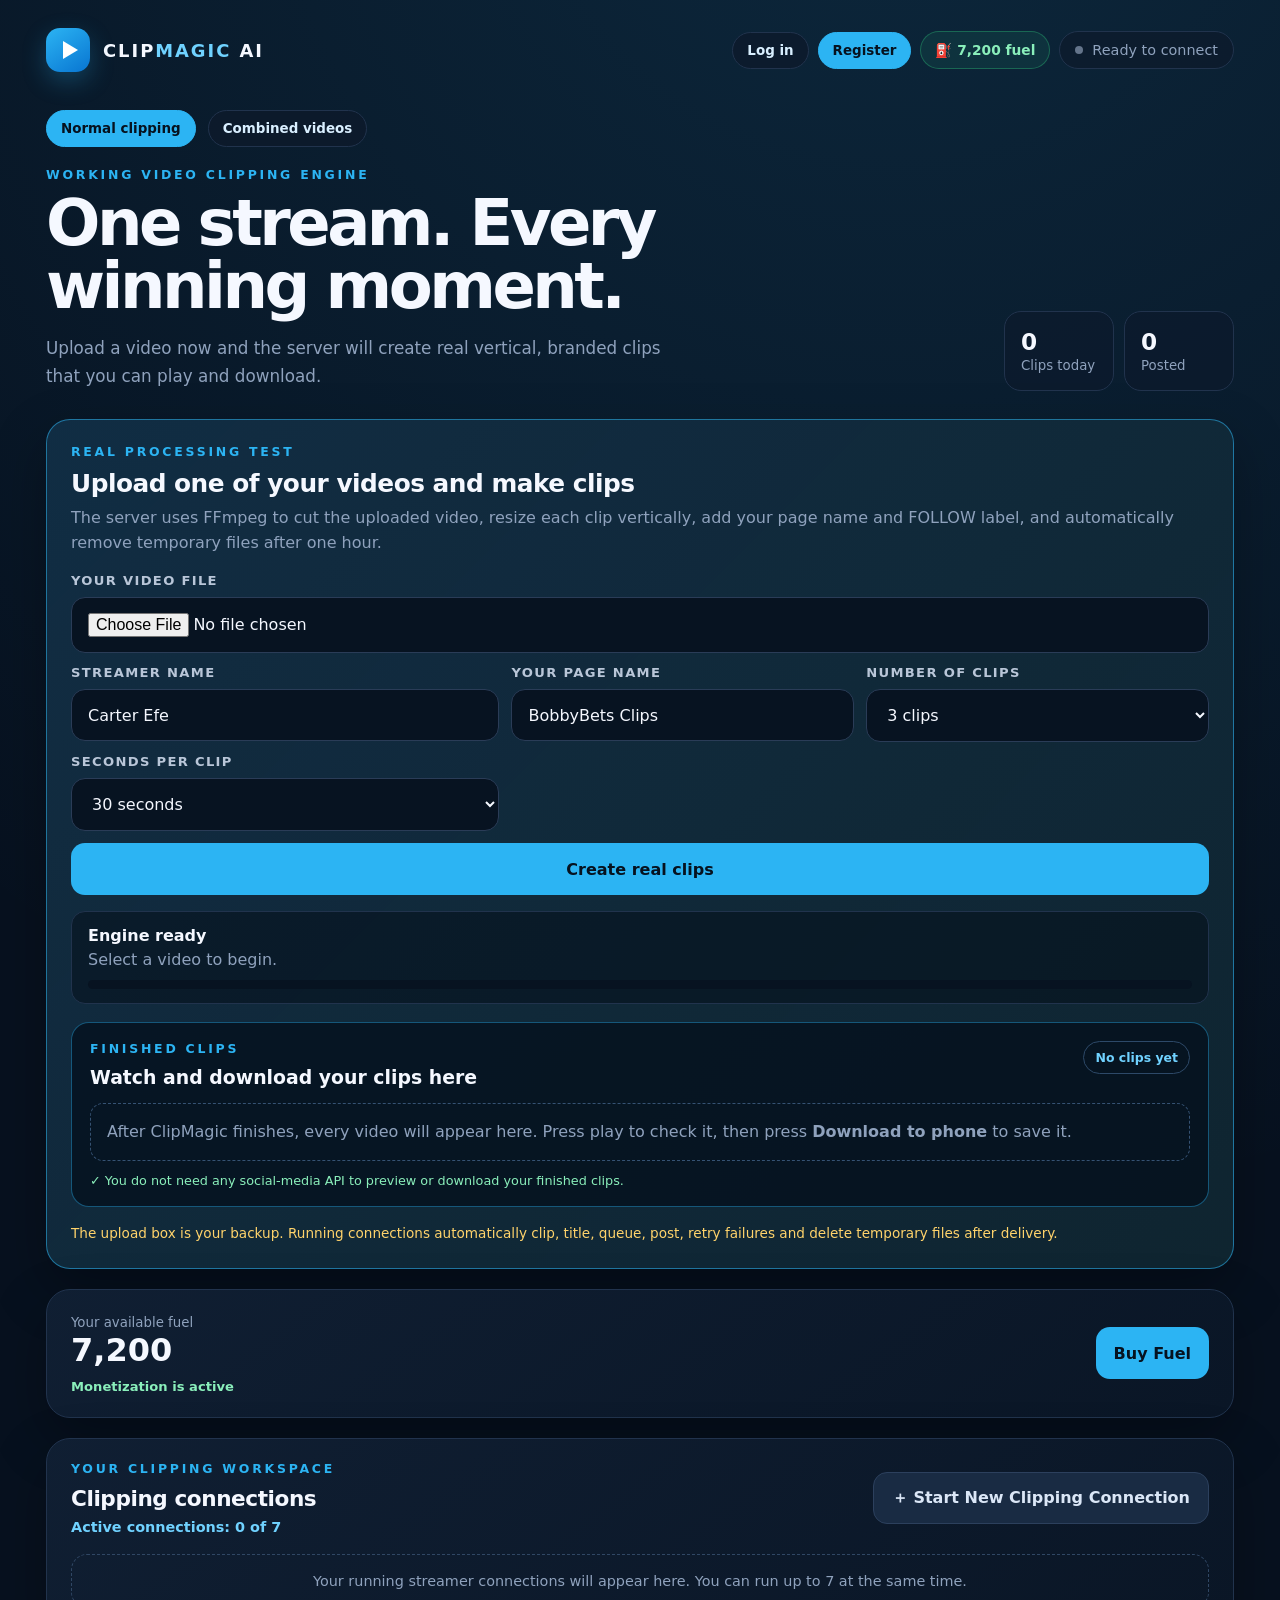
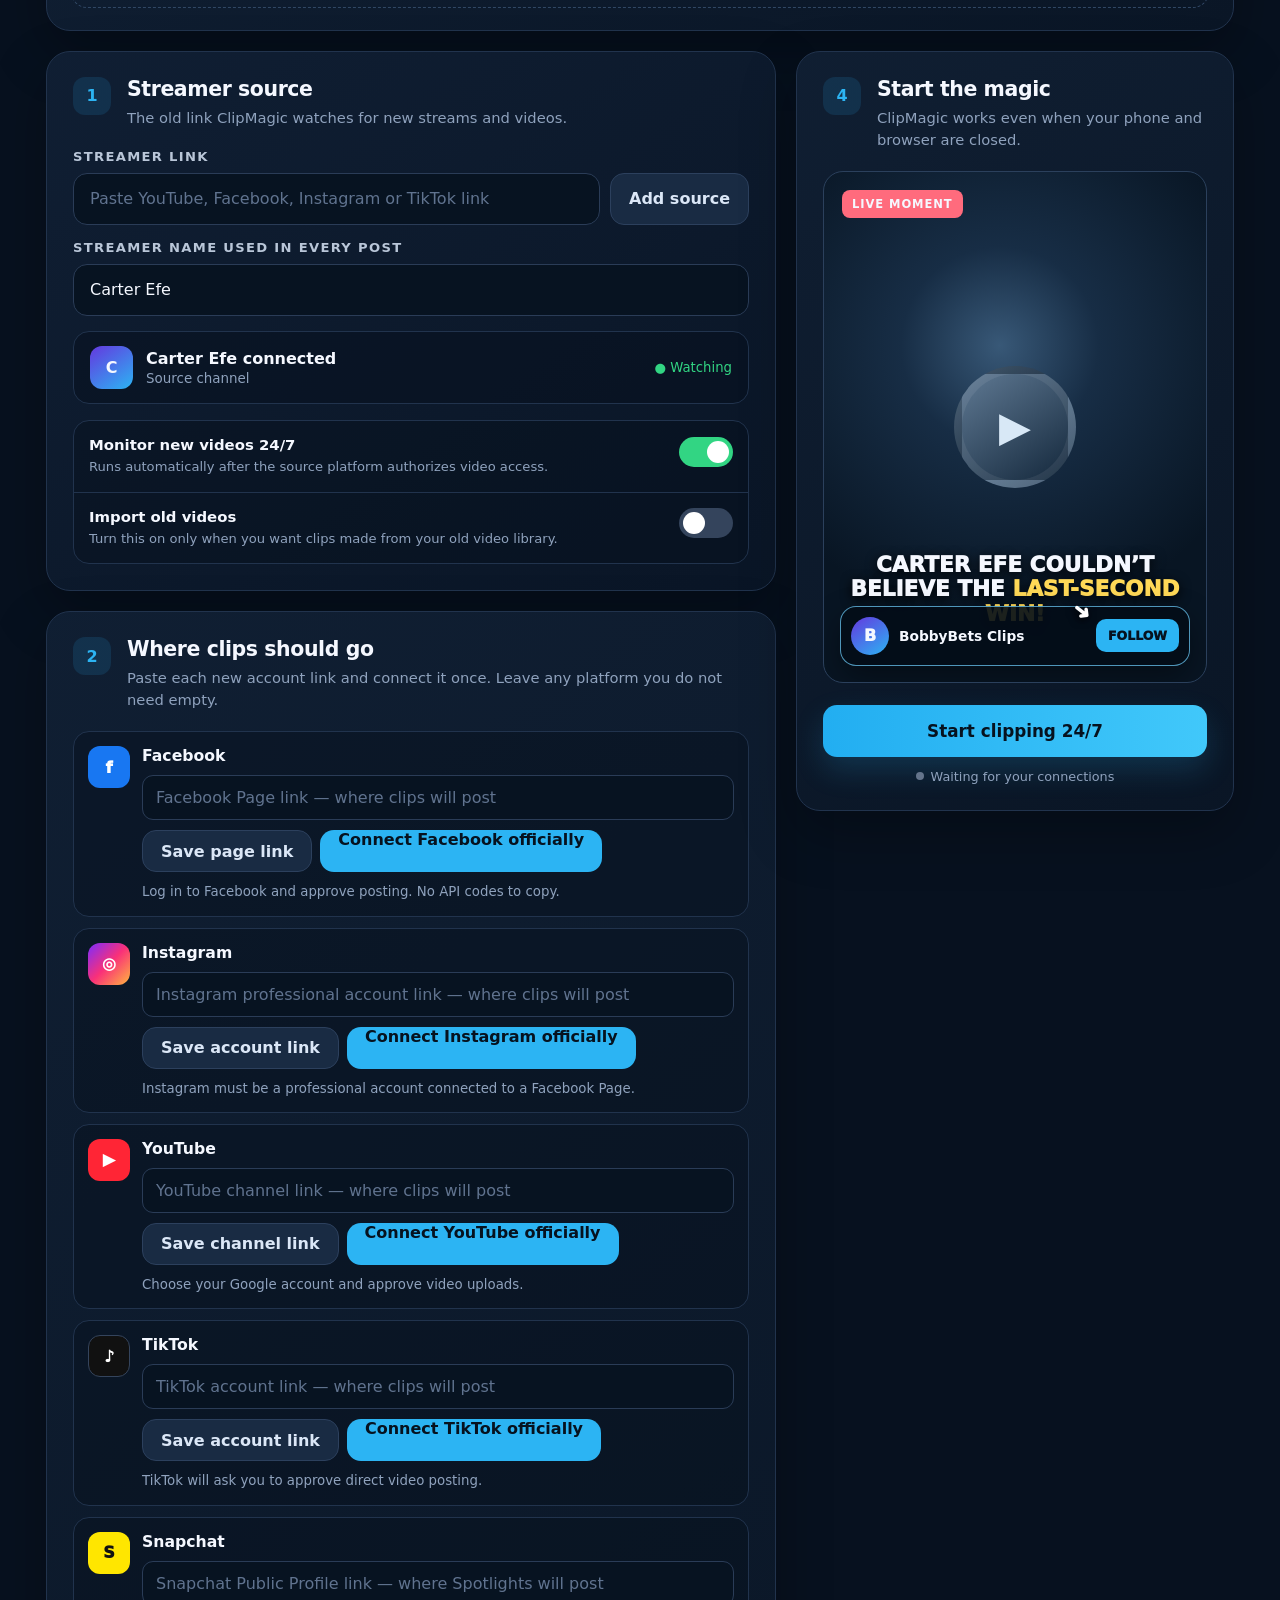
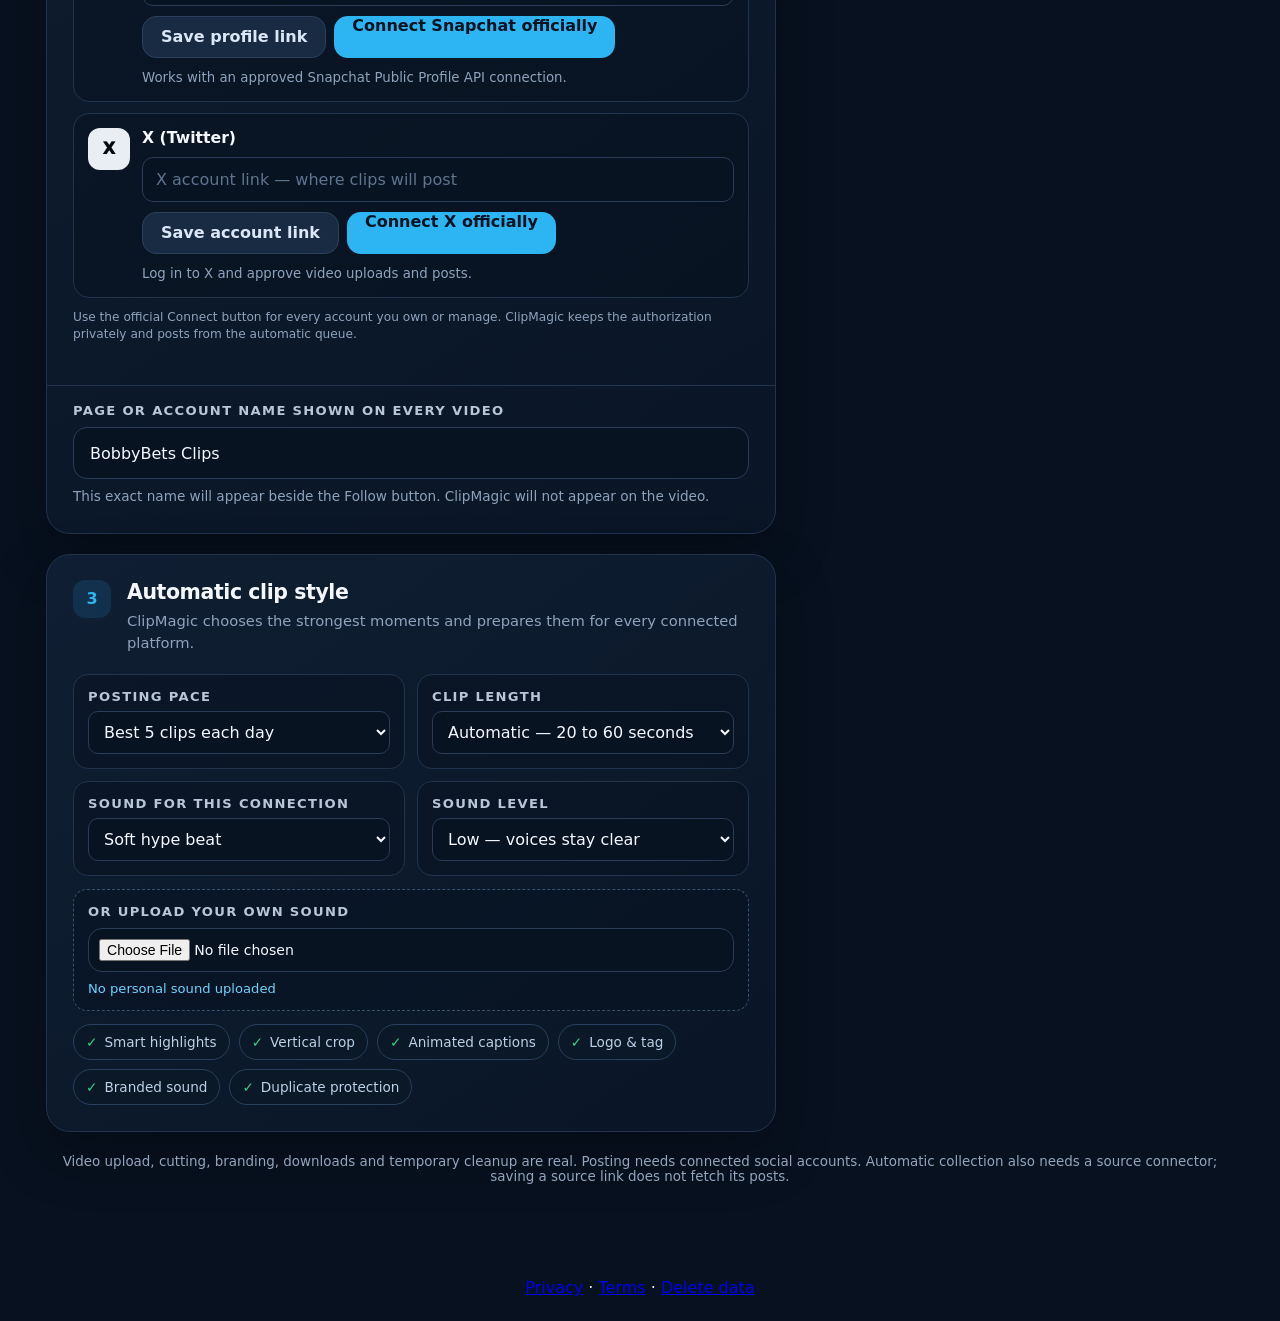
==== commit 9859a467: "Fix video branding and recover preview checks after connection failures" ====
--- a/index.html
+++ b/index.html
@@ -187,9 +187,10 @@
         </section>
       </aside>
     </div>
-    <p class="demo-note">Video upload, cutting, branding, downloads and temporary cleanup are real. Social account connection and 24/7 source monitoring require official platform authorization.</p>
+    <p class="demo-note">Video upload, cutting, branding, downloads and temporary cleanup are real. Posting needs connected social accounts. Automatic collection also needs a source connector; saving a source link does not fetch its posts.</p>
   </main>
   <div class="toast" id="toast" role="status" aria-live="polite"></div>
+  <script src="/job-client.js?v=2"></script>
   <script>
     const toast=document.getElementById('toast');
     function say(message){toast.textContent=message;toast.classList.add('show');clearTimeout(window.toastTimer);window.toastTimer=setTimeout(()=>toast.classList.remove('show'),2400)}
@@ -204,32 +205,55 @@
     let enginePoll=null;
     let currentJobId=null;
     function showEngine(title,message,progress){engineState.querySelector('strong').textContent=title;engineState.querySelector('span').textContent=message;engineProgress.style.width=String(progress||0)+'%'}
-    async function pollJob(jobId){
-      clearTimeout(enginePoll);
-      try{
-        const response=await fetch('/api/jobs/'+jobId);const job=await response.json();if(!response.ok)throw new Error(job.detail||'Job unavailable');
-        showEngine(job.status==='completed'?'Clips ready':job.status==='failed'?'Processing failed':'Working on your video',job.message,job.progress);
-        if(job.status==='completed'){
-          document.getElementById('clipCount').textContent=String(job.outputs.length);
-          reviewEmpty.hidden=true;reviewCount.textContent=job.outputs.length+' ready';
-          clipResults.innerHTML=job.outputs.map(item=>'<article class="clip-result"><video controls playsinline preload="metadata" src="'+item.url+'"></video><span class="clip-meta">'+item.seconds+' seconds · Ready to review</span><div class="post-suggestion"><small>Title to use when posting</small><strong>'+item.post_title+'</strong><span class="post-tags">'+item.hashtags+'</span></div><a href="'+item.url+'" download>⬇ Download to phone</a></article>').join('');
-          deleteClips.hidden=false;
-          document.getElementById('reviewArea').scrollIntoView({behavior:'smooth',block:'start'});
-          document.getElementById('processBtn').disabled=false;document.getElementById('processBtn').textContent='Create real clips';return;
+    const jobKey='clipmagic.normal.job';let stopEnginePoll=null;
+    const recheck=document.createElement('button');recheck.type='button';recheck.className='account-link';recheck.textContent='Check again';recheck.hidden=true;engineState.after(recheck);
+    recheck.onclick=()=>{if(currentJobId)pollJob(currentJobId)};
+    function renderClips(outputs){
+      clipResults.replaceChildren();
+      for(const item of outputs){
+        const article=document.createElement('article');article.className='clip-result';
+        const video=document.createElement('video');video.controls=true;video.playsInline=true;video.preload='metadata';video.src=item.url;
+        const meta=document.createElement('span');meta.className='clip-meta';meta.textContent=item.seconds+' seconds · Ready to review';
+        const caption=document.createElement('div');caption.className='post-suggestion';
+        const label=document.createElement('small');label.textContent='Title to use when posting';
+        const title=document.createElement('strong');title.textContent=item.post_title;
+        const tags=document.createElement('span');tags.className='post-tags';tags.textContent=item.hashtags;
+        caption.append(label,title,tags);
+        const link=document.createElement('a');link.href=item.url;link.download=item.name;link.textContent='⬇ Download to phone';
+        article.append(video,meta,caption,link);clipResults.append(article);
+      }
+    }
+    function pollJob(jobId){
+      if(stopEnginePoll)stopEnginePoll();recheck.hidden=true;currentJobId=jobId;
+      const button=document.getElementById('processBtn');button.disabled=true;button.textContent='Checking your video…';
+      stopEnginePoll=ClipJobs.watch(jobId,{
+        updated(job){
+          showEngine(job.status==='completed'?'Clips ready':job.status==='failed'?'Processing failed':'Working on your video',job.message,job.progress);
+          if(job.status==='completed'){
+            document.getElementById('clipCount').textContent=String(job.outputs.length);reviewEmpty.hidden=true;reviewCount.textContent=job.outputs.length+' ready';renderClips(job.outputs);deleteClips.hidden=false;button.disabled=false;button.textContent='Create real clips';
+          }else if(job.status==='failed'){
+            reviewCount.textContent='Failed';reviewEmpty.hidden=false;reviewEmpty.textContent=job.message;button.disabled=false;button.textContent='Try another video';ClipJobs.remember(jobKey,null);
+          }
+        },
+        retrying(message){showEngine('Reconnecting',message,0);reviewCount.textContent='Reconnecting…'},
+        stopped(error){
+          showEngine('Could not check video',error.status===404?'This video is no longer available. It may have expired or been removed during a server replacement.':error.message,0);
+          reviewCount.textContent='Check needed';reviewEmpty.hidden=false;reviewEmpty.textContent=engineState.querySelector('span').textContent;button.disabled=false;button.textContent='Create real clips';
+          recheck.hidden=error.status===404||error.status===401;
+          if(error.status===404)ClipJobs.remember(jobKey,null);
         }
-        if(job.status==='failed'){reviewCount.textContent='Failed';reviewEmpty.hidden=false;reviewEmpty.textContent=job.message;document.getElementById('processBtn').disabled=false;document.getElementById('processBtn').textContent='Try another video';return}
-        enginePoll=setTimeout(()=>pollJob(jobId),1500);
-      }catch(error){showEngine('Processing was interrupted','The free server restarted. Please press Try again—the safer processor is now enabled.',100);reviewCount.textContent='Try again';reviewEmpty.hidden=false;reviewEmpty.textContent='Your unfinished temporary job is gone. Choose the video again and retry.';const button=document.getElementById('processBtn');button.disabled=false;button.textContent='Try again'}
+      });
     }
     engineForm.addEventListener('submit',async event=>{
-      event.preventDefault();const button=document.getElementById('processBtn');button.disabled=true;button.textContent='Uploading video…';clipResults.innerHTML='';reviewEmpty.hidden=false;reviewEmpty.innerHTML='Your video is being processed. The finished clips will appear here automatically.';reviewCount.textContent='Working…';showEngine('Uploading','Keep this page open while the video uploads.',2);
-      try{const response=await fetch('/api/jobs',{method:'POST',body:new FormData(engineForm)});const job=await response.json();if(!response.ok)throw new Error(job.detail||'Upload failed');currentJobId=job.id;deleteClips.hidden=true;button.textContent='Processing video…';pollJob(job.id)}catch(error){showEngine('Upload failed',error.message,100);reviewCount.textContent='Try again';button.disabled=false;button.textContent='Try again'}
+      event.preventDefault();if(stopEnginePoll)stopEnginePoll();recheck.hidden=true;const button=document.getElementById('processBtn');button.disabled=true;button.textContent='Uploading video…';clipResults.innerHTML='';reviewEmpty.hidden=false;reviewEmpty.innerHTML='Your video is being processed. The finished clips will appear here automatically.';reviewCount.textContent='Working…';showEngine('Uploading','Keep this page open while the video uploads.',2);
+      try{const response=await fetch('/api/jobs',{method:'POST',body:new FormData(engineForm)});const job=await response.json();if(!response.ok)throw new Error(job.detail||'Upload failed');currentJobId=job.id;ClipJobs.remember(jobKey,job.id);deleteClips.hidden=true;button.textContent='Processing video…';pollJob(job.id)}catch(error){showEngine('Upload failed',error.message,100);reviewCount.textContent='Try again';button.disabled=false;button.textContent='Try again'}
     });
     deleteClips.addEventListener('click',async()=>{
       if(!currentJobId)return;
       deleteClips.disabled=true;deleteClips.textContent='Deleting…';
-      try{await fetch('/api/jobs/'+currentJobId,{method:'DELETE'});clearTimeout(enginePoll);currentJobId=null;clipResults.innerHTML='';reviewEmpty.hidden=false;reviewEmpty.innerHTML='The finished clips were deleted from the server. You can upload another video now.';reviewCount.textContent='Deleted';deleteClips.hidden=true;showEngine('Storage cleared','Your temporary upload and finished clips have been removed.',0);say('Finished clips deleted from the server')}catch(error){say('Could not delete the clips. They will still delete automatically after one hour')}finally{deleteClips.disabled=false;deleteClips.textContent='Delete finished clips'}
+      try{const response=await fetch('/api/jobs/'+currentJobId,{method:'DELETE'});if(!response.ok)throw Error('Deletion failed');if(stopEnginePoll)stopEnginePoll();ClipJobs.remember(jobKey,null);recheck.hidden=true;currentJobId=null;clipResults.innerHTML='';reviewEmpty.hidden=false;reviewEmpty.innerHTML='The finished clips were deleted from the server. You can upload another video now.';reviewCount.textContent='Deleted';deleteClips.hidden=true;showEngine('Storage cleared','Your temporary upload and finished clips have been removed.',0);say('Finished clips deleted from the server')}catch(error){say('Could not delete the clips. They will still delete automatically after one hour')}finally{deleteClips.disabled=false;deleteClips.textContent='Delete finished clips'}
     });
+    const restoredJob=ClipJobs.recalled(jobKey);if(restoredJob&&/^[a-f0-9]{32}$/.test(restoredJob))pollJob(restoredJob);
     const defaultBilling={enabled:true,balance:7200,packages:[{name:'Starter',fuel:5000,price:5000},{name:'Creator',fuel:12000,price:10000},{name:'Pro',fuel:30000,price:20000}],payments:{card:true,transfer:true,cash:true},bank:{bank:'Demo Bank',account:'0123456789',name:'ClipMagic Media'}};
     function getBilling(){try{return {...defaultBilling,...JSON.parse(localStorage.getItem('clipmagicBilling')||'{}')}}catch{return defaultBilling}}
     function money(value){return '₦'+Number(value).toLocaleString()}
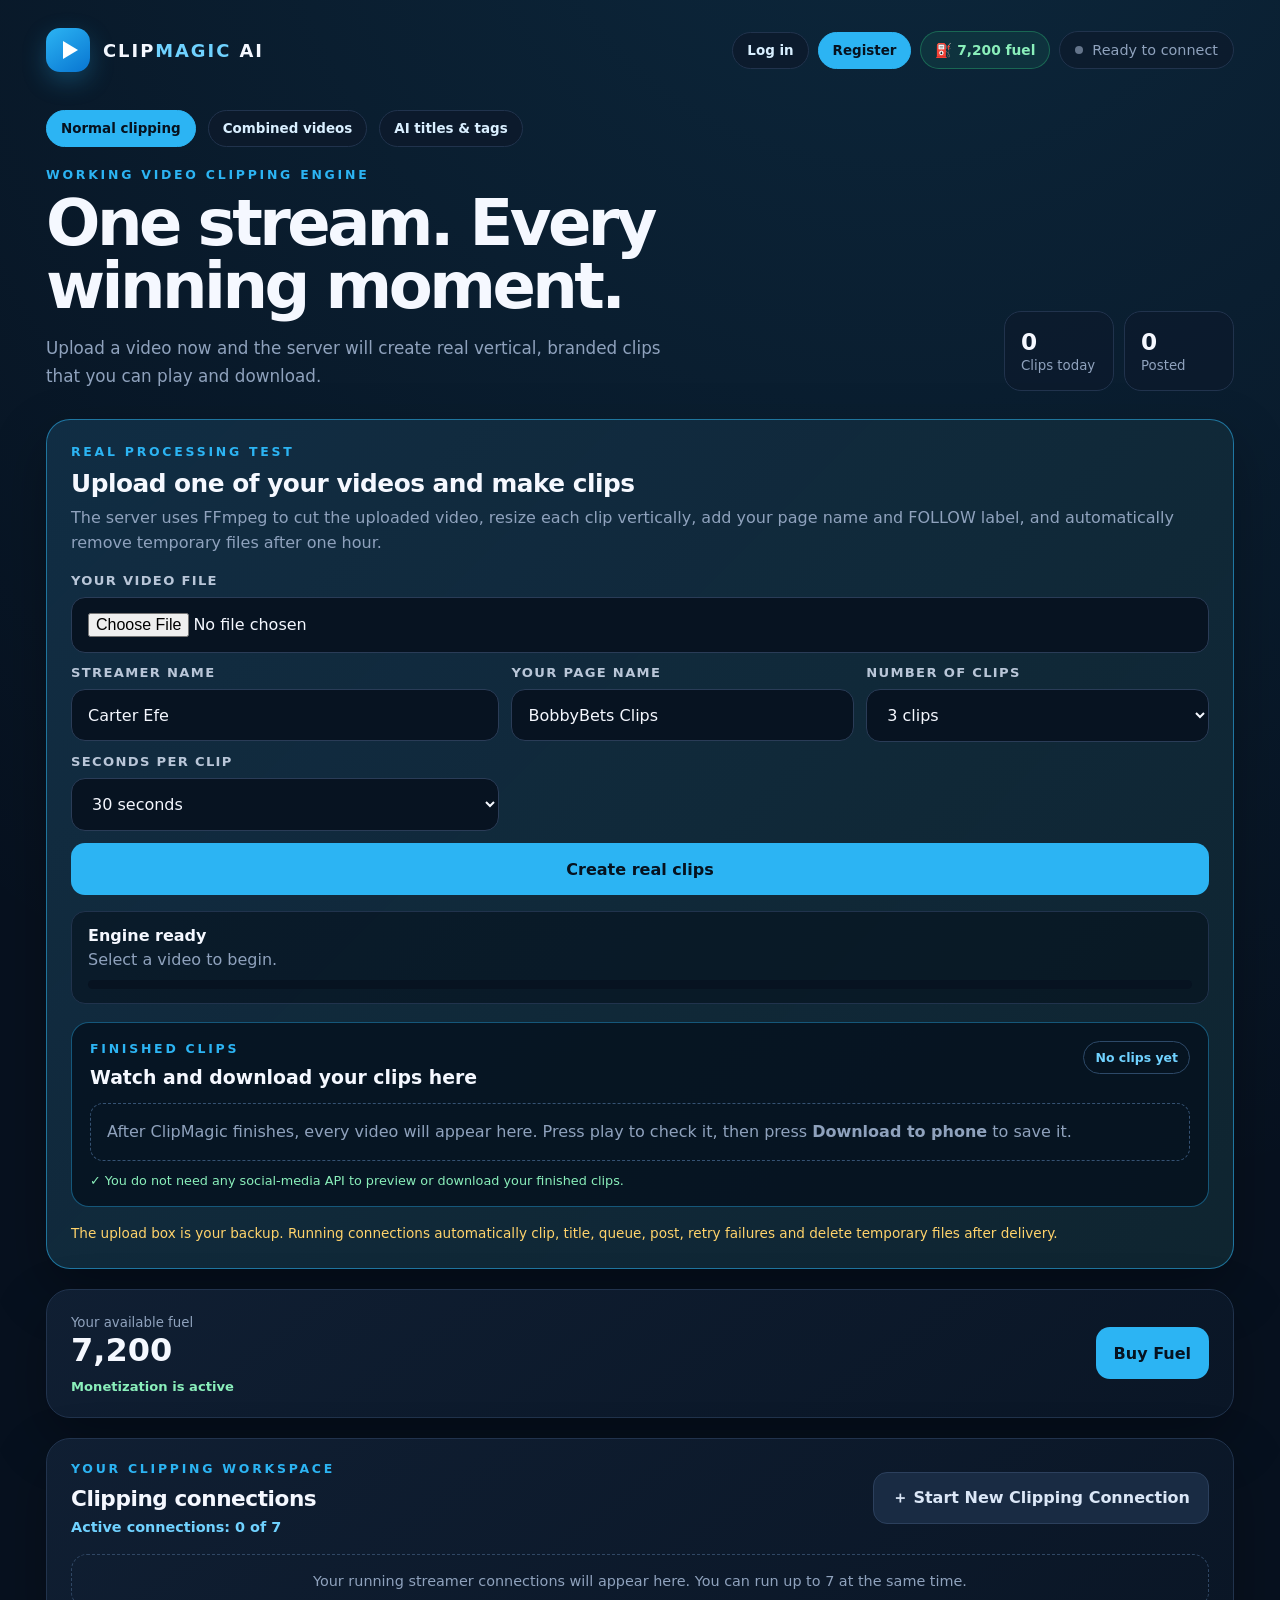
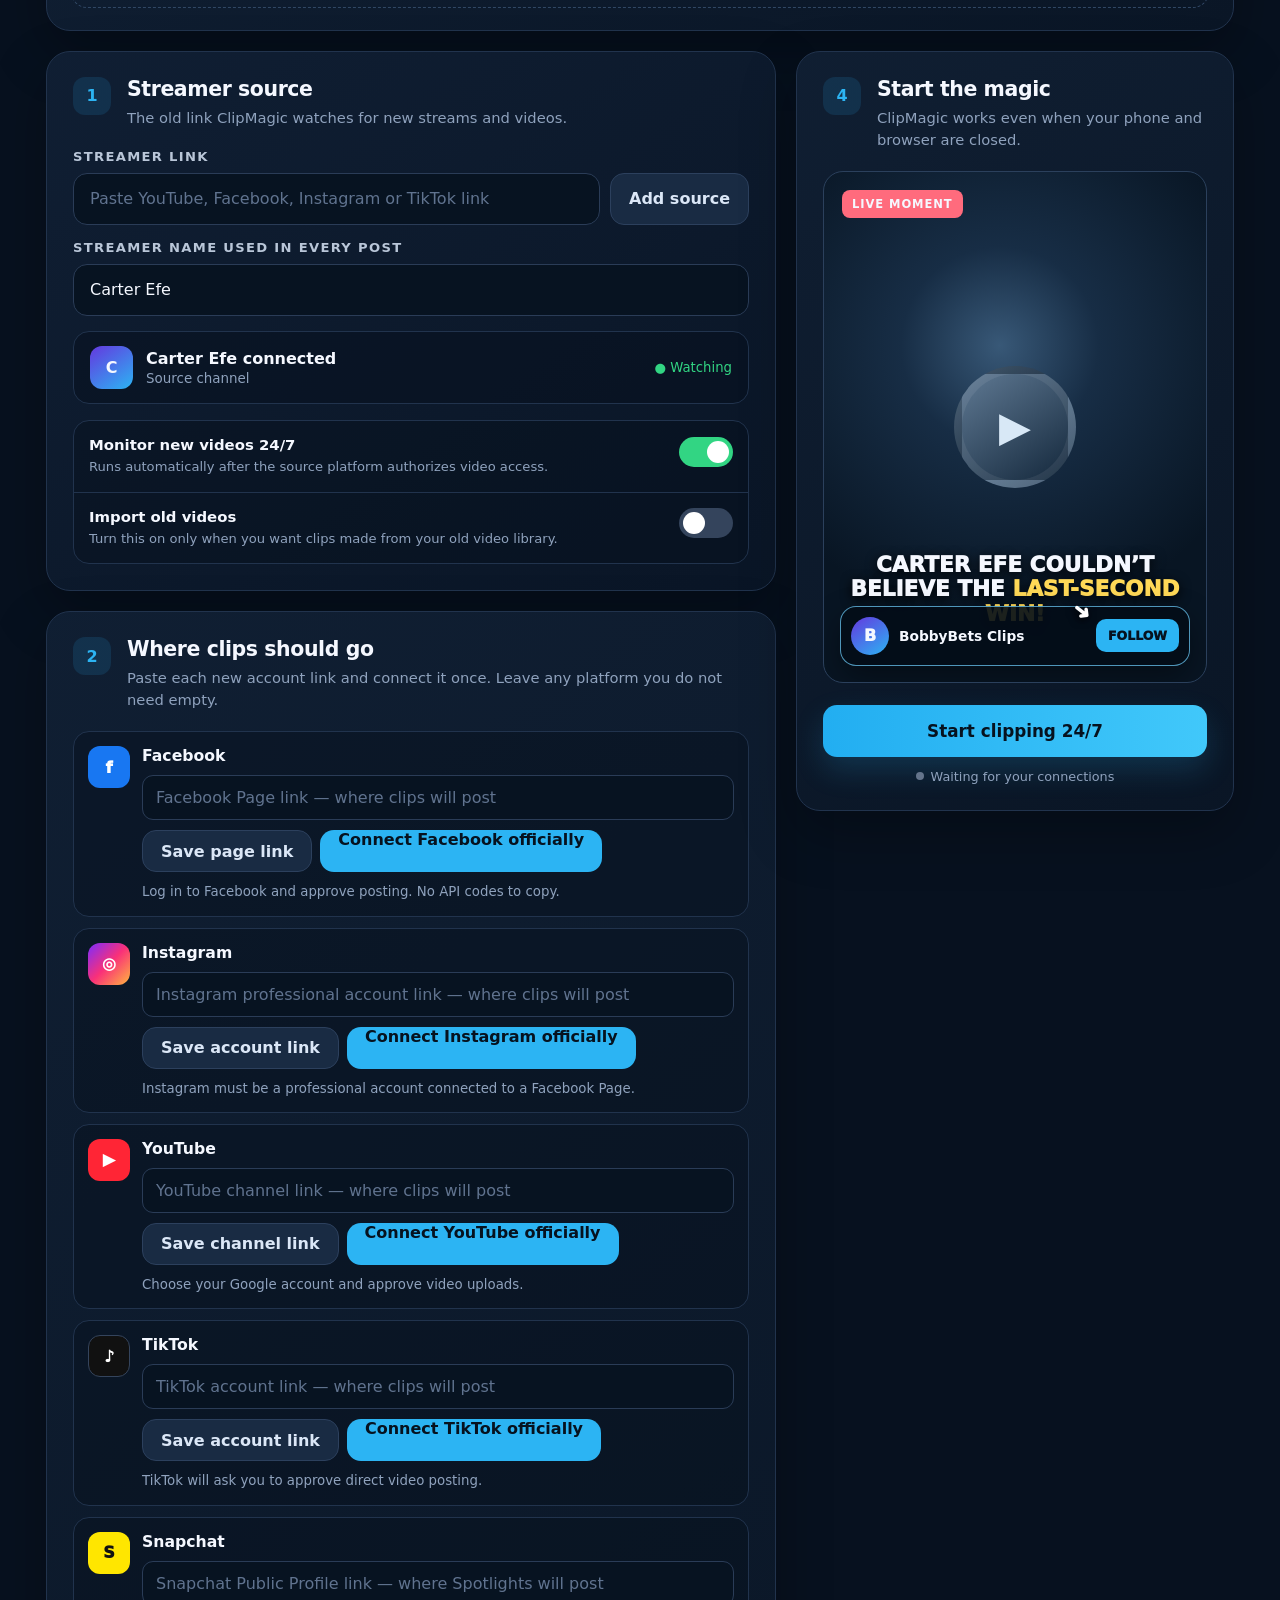
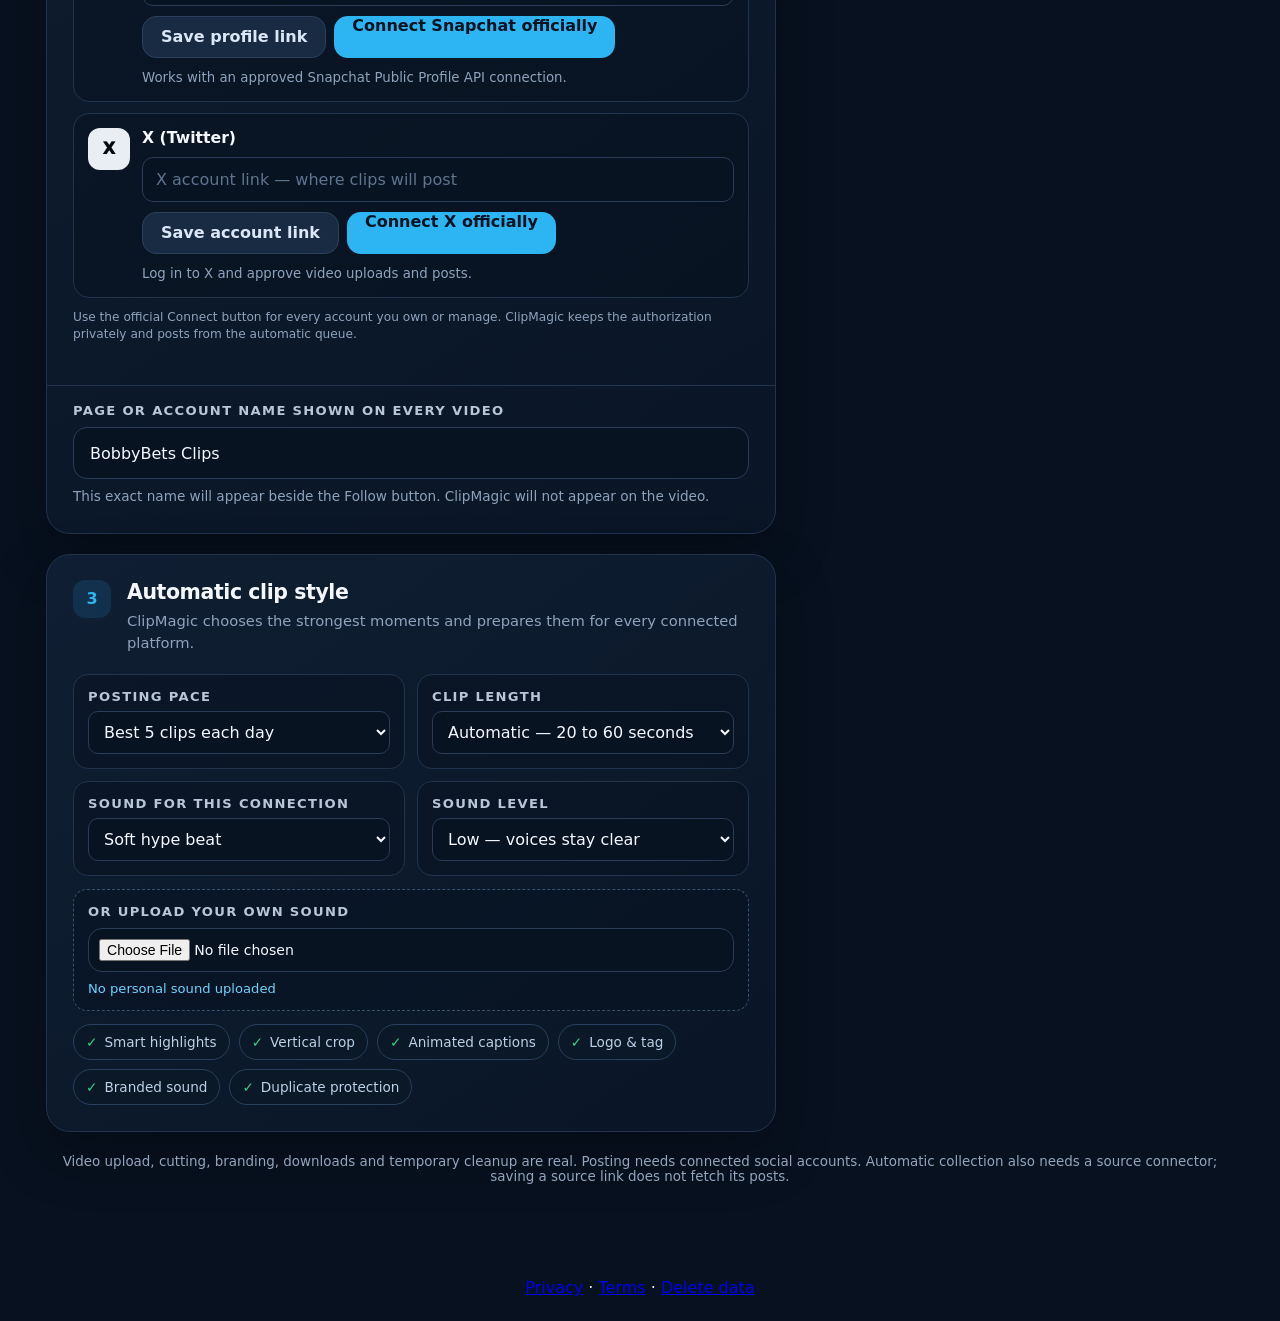
==== commit 8395709f: "Add local Qwen post titles and evidence-based hashtags Add local speech transcription and small Qwen" ====
--- a/index.html
+++ b/index.html
@@ -82,7 +82,7 @@
       <div class="header-right"><a class="account-link" href="/login">Log in</a><a class="account-link primary" href="/register">Register</a><div class="fuel-badge" id="fuelHeader">⛽ 7,200 fuel</div><div class="status"><i class="dot" id="topDot"></i><span class="status-copy" id="topStatus">Ready to connect</span></div></div>
     </header>
 
-    <nav style="display:flex;gap:12px;margin:20px 0" aria-label="ClipMagic modes"><a class="account-link primary" href="/" aria-current="page">Normal clipping</a><a class="account-link" href="/combined.html">Combined videos</a></nav>
+    <nav style="display:flex;gap:12px;margin:20px 0" aria-label="ClipMagic modes"><a class="account-link primary" href="/" aria-current="page">Normal clipping</a><a class="account-link" href="/combined.html">Combined videos</a><a class="account-link" href="/naming.html">AI titles &amp; tags</a></nav>
     <section class="topline">
       <div><p class="eyebrow">Working video clipping engine</p><h1>One stream. Every winning moment.</h1><p class="sub">Upload a video now and the server will create real vertical, branded clips that you can play and download.</p></div>
       <div class="mini-stats"><div class="mini"><b id="clipCount">0</b><small>Clips today</small></div><div class="mini"><b id="postCount">0</b><small>Posted</small></div></div>
@@ -219,6 +219,7 @@
         const title=document.createElement('strong');title.textContent=item.post_title;
         const tags=document.createElement('span');tags.className='post-tags';tags.textContent=item.hashtags;
         caption.append(label,title,tags);
+        if(item.naming_warning){const warning=document.createElement('small');warning.textContent=item.naming_warning;caption.append(warning)}
         const link=document.createElement('a');link.href=item.url;link.download=item.name;link.textContent='⬇ Download to phone';
         article.append(video,meta,caption,link);clipResults.append(article);
       }
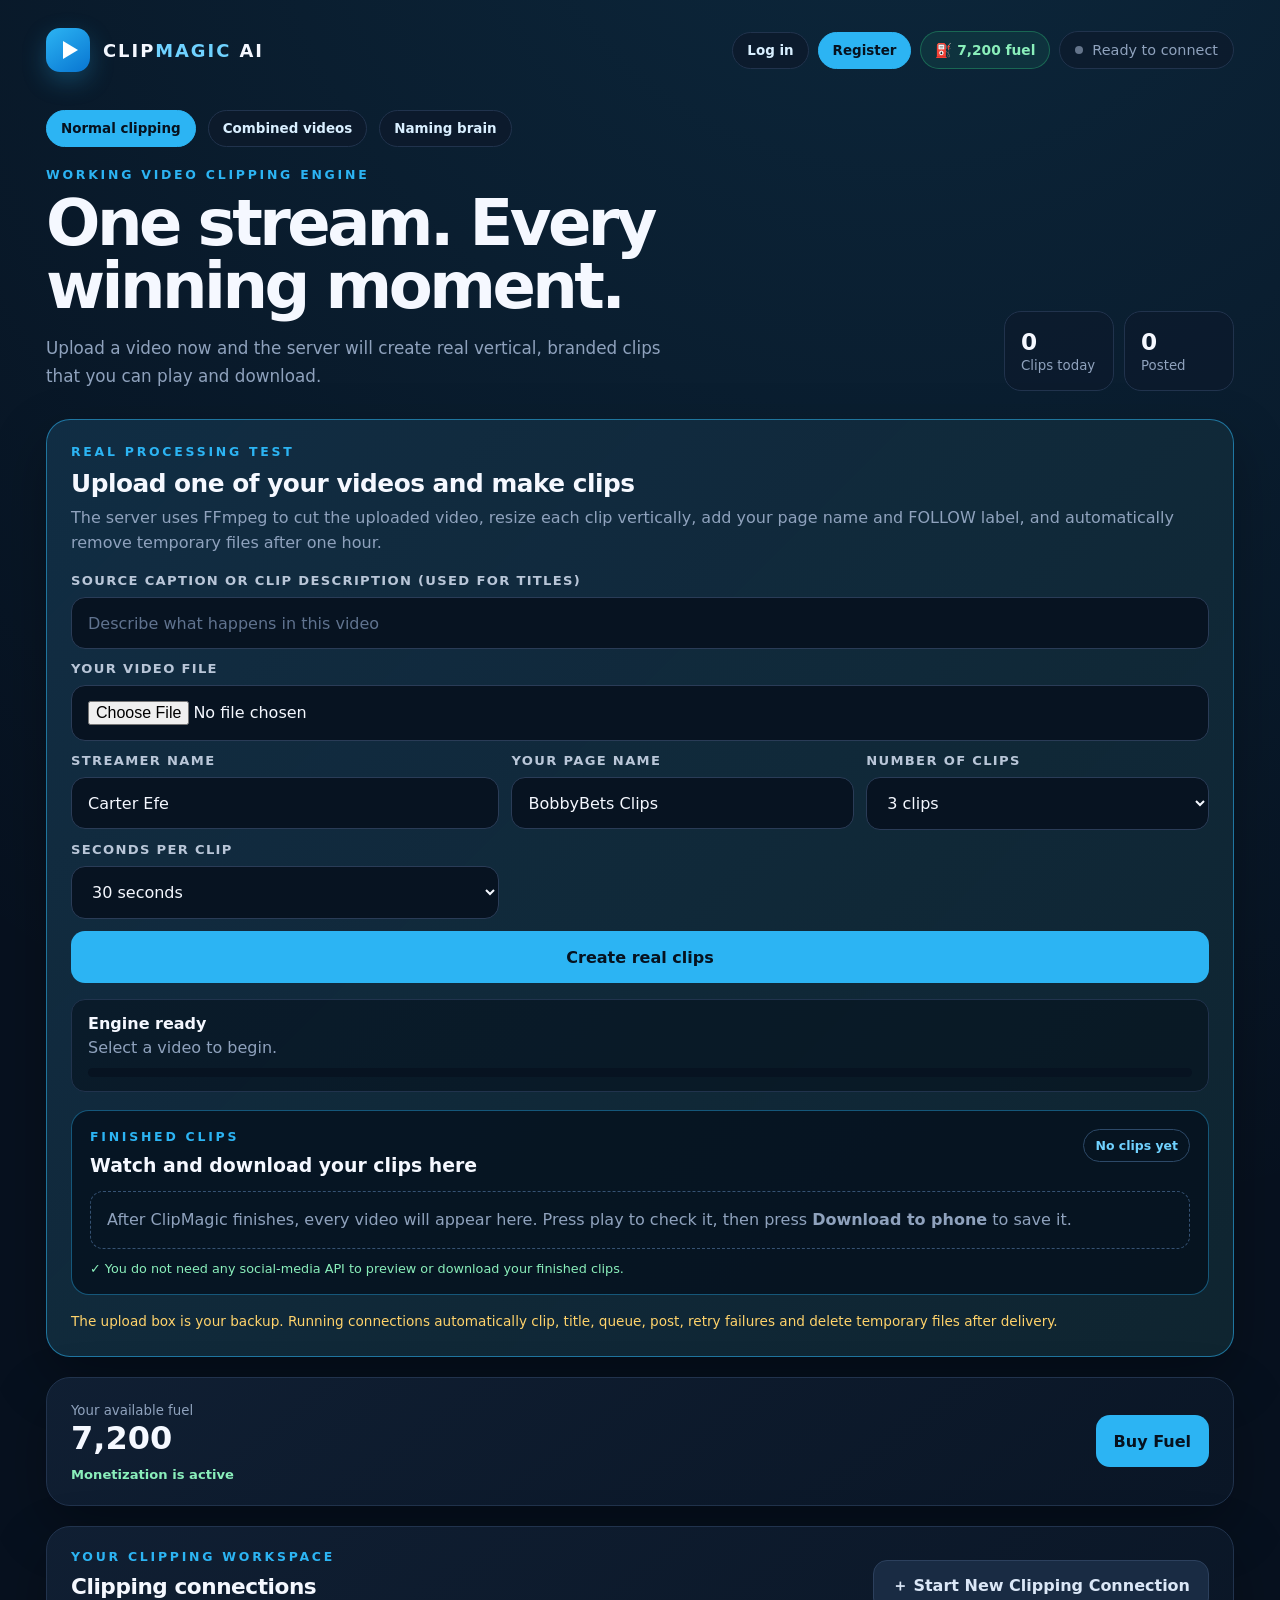
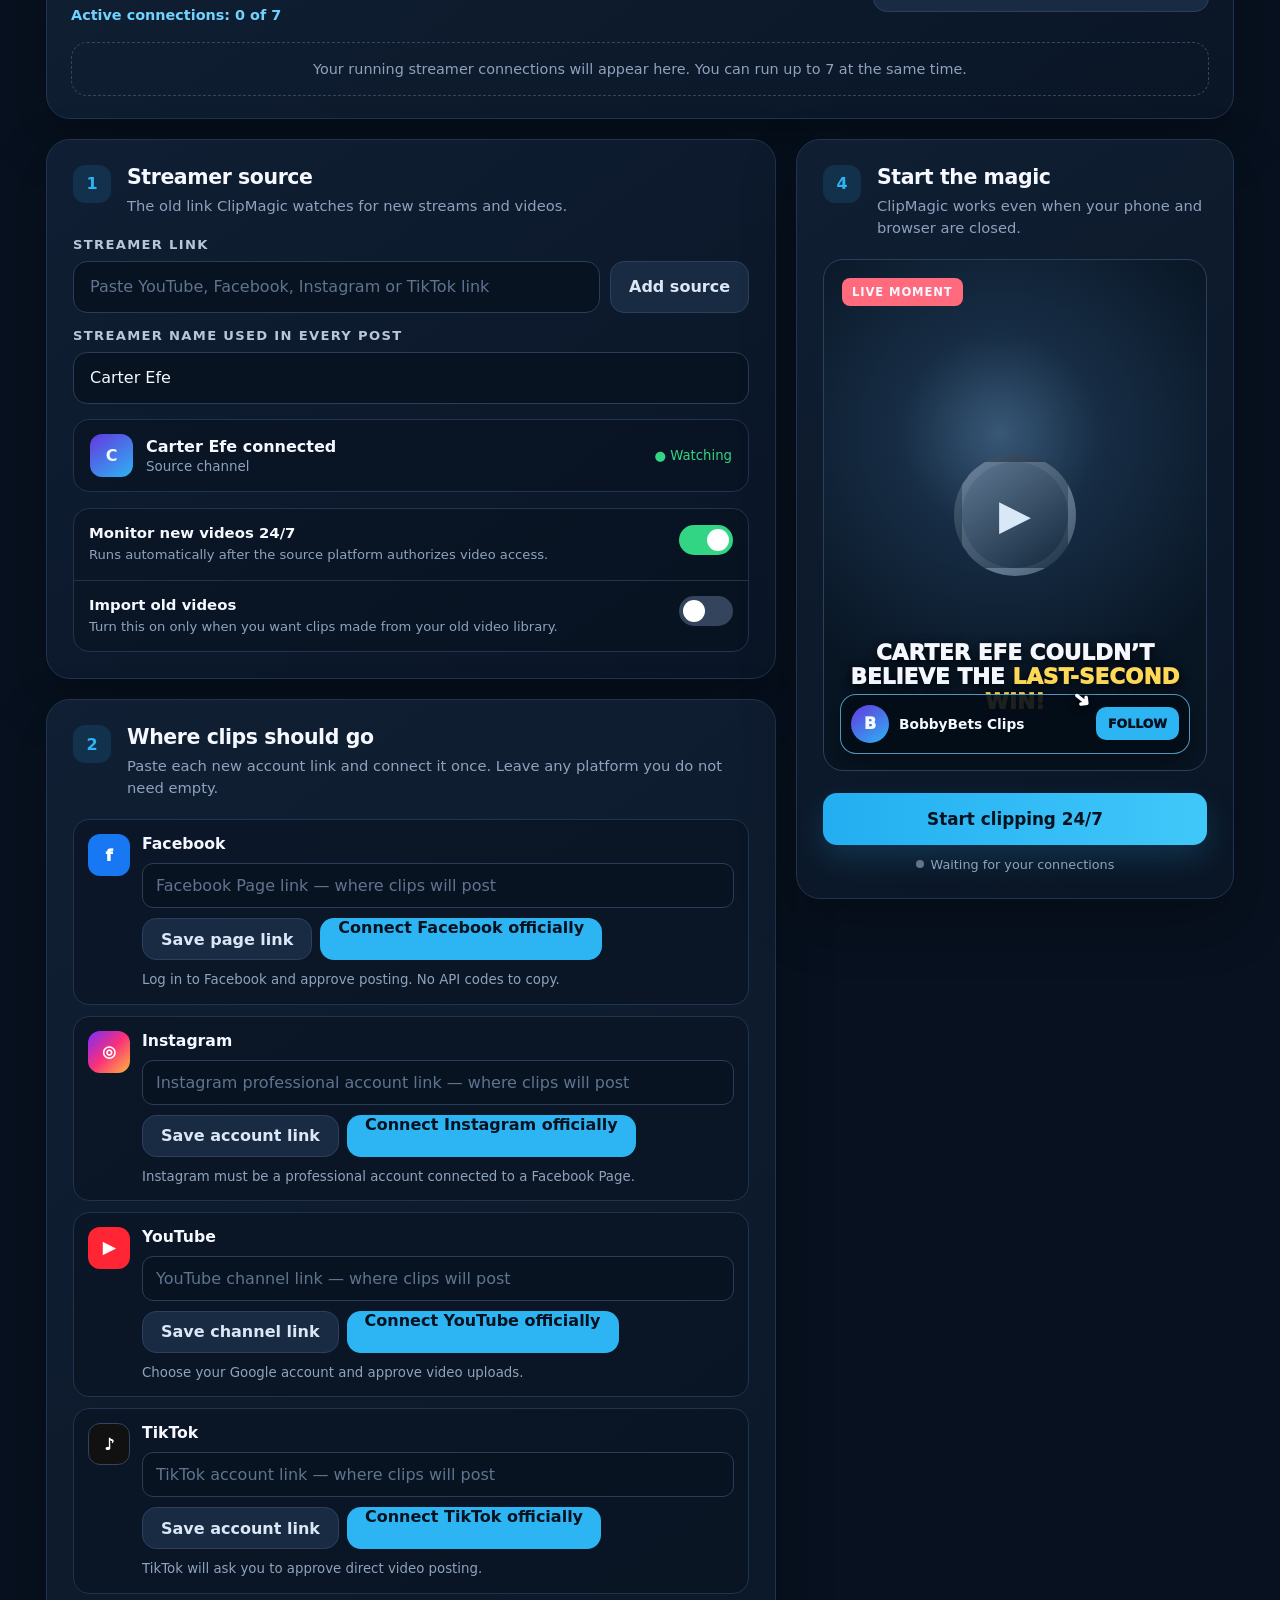
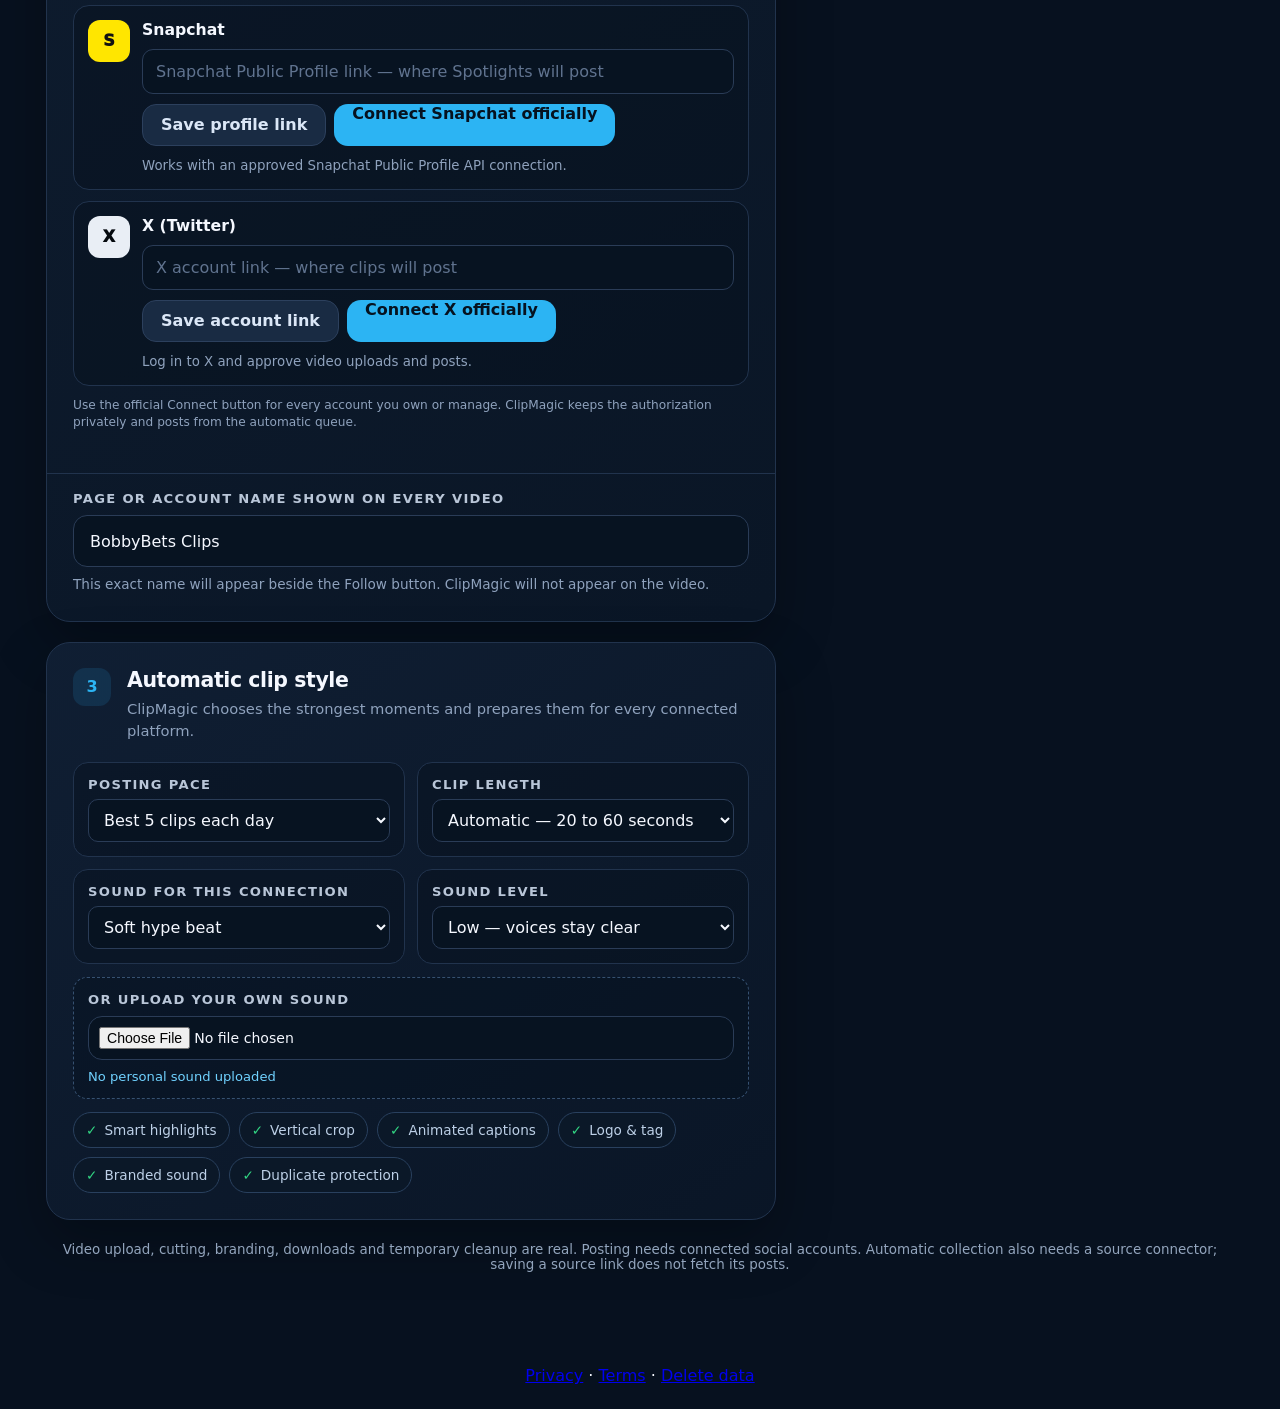
==== commit 295965ed: "Use lightweight teachable naming without AI models Replace runtime model downloads with caption-base" ====
--- a/index.html
+++ b/index.html
@@ -82,7 +82,7 @@
       <div class="header-right"><a class="account-link" href="/login">Log in</a><a class="account-link primary" href="/register">Register</a><div class="fuel-badge" id="fuelHeader">⛽ 7,200 fuel</div><div class="status"><i class="dot" id="topDot"></i><span class="status-copy" id="topStatus">Ready to connect</span></div></div>
     </header>
 
-    <nav style="display:flex;gap:12px;margin:20px 0" aria-label="ClipMagic modes"><a class="account-link primary" href="/" aria-current="page">Normal clipping</a><a class="account-link" href="/combined.html">Combined videos</a><a class="account-link" href="/naming.html">AI titles &amp; tags</a></nav>
+    <nav style="display:flex;gap:12px;margin:20px 0" aria-label="ClipMagic modes"><a class="account-link primary" href="/" aria-current="page">Normal clipping</a><a class="account-link" href="/combined.html">Combined videos</a><a class="account-link" href="/naming.html">Naming brain</a></nav>
     <section class="topline">
       <div><p class="eyebrow">Working video clipping engine</p><h1>One stream. Every winning moment.</h1><p class="sub">Upload a video now and the server will create real vertical, branded clips that you can play and download.</p></div>
       <div class="mini-stats"><div class="mini"><b id="clipCount">0</b><small>Clips today</small></div><div class="mini"><b id="postCount">0</b><small>Posted</small></div></div>
@@ -93,6 +93,7 @@
       <h2>Upload one of your videos and make clips</h2>
       <p class="engine-copy">The server uses FFmpeg to cut the uploaded video, resize each clip vertically, add your page name and FOLLOW label, and automatically remove temporary files after one hour.</p>
       <form id="engineForm" class="engine-form">
+        <div class="wide"><label for="sourceDescription">Source caption or clip description (used for titles)</label><input id="sourceDescription" name="source_caption" maxlength="8000" placeholder="Describe what happens in this video"></div>
         <div class="wide"><label for="realVideo">Your video file</label><input id="realVideo" name="video" type="file" accept="video/mp4,video/quicktime,video/webm,video/x-matroska" required></div>
         <div><label for="realStreamer">Streamer name</label><input id="realStreamer" name="streamer_name" value="Carter Efe" required></div>
         <div><label for="realPage">Your page name</label><input id="realPage" name="page_name" value="BobbyBets Clips" required></div>
